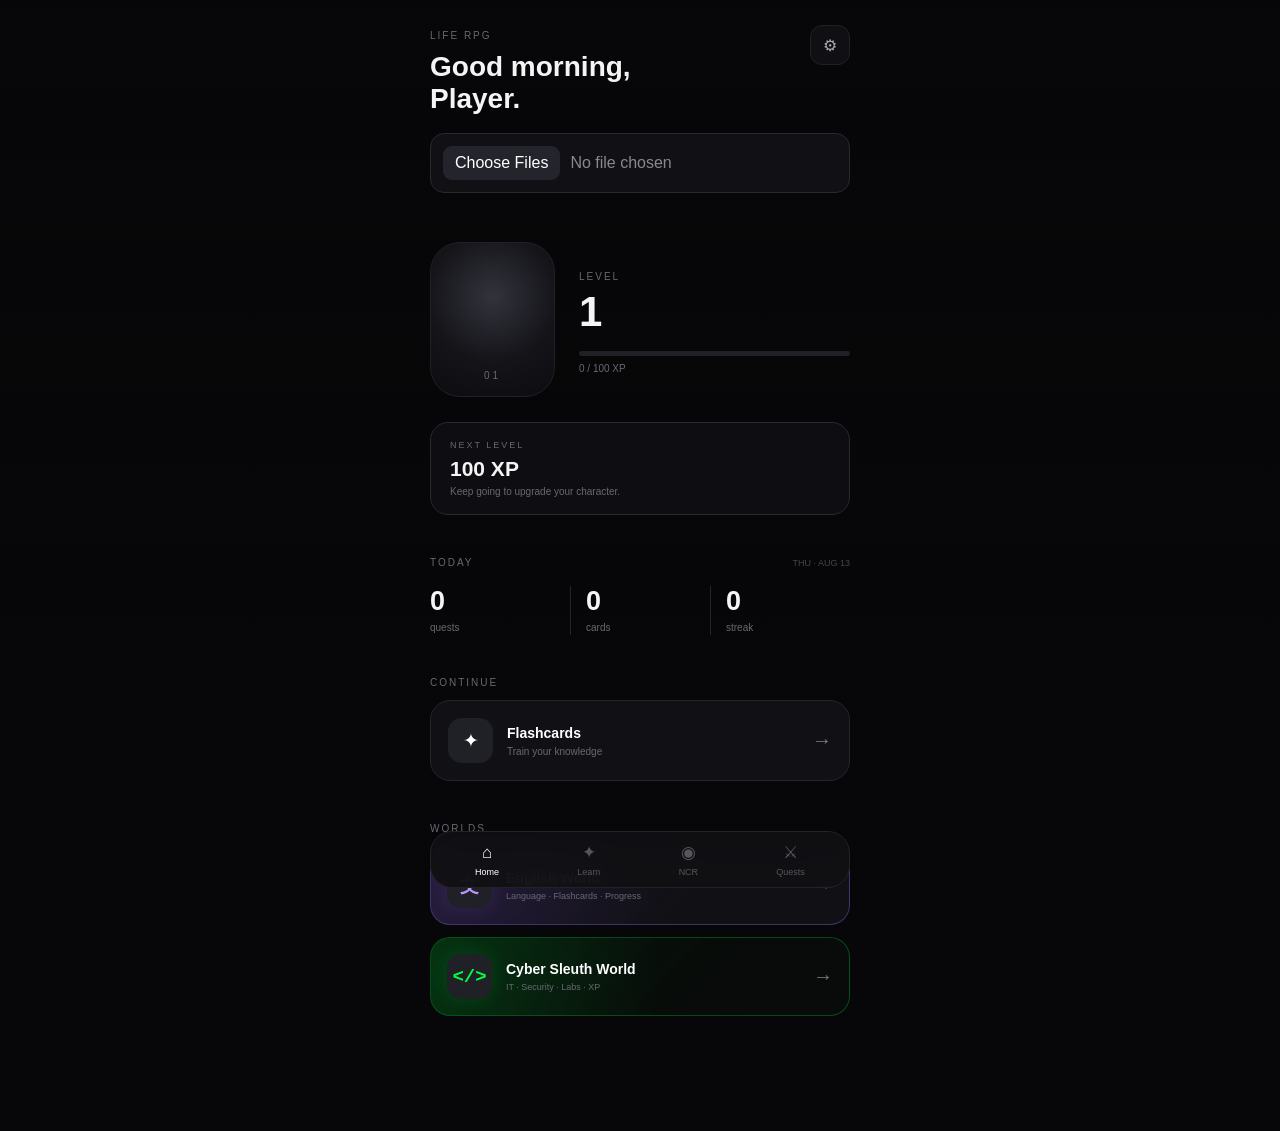
==== index.html @ 2dc358f5 "Update index.html" ====
<!DOCTYPE html>
<html lang="en">

<head>

<meta charset="UTF-8">

<meta
  name="viewport"
  content="width=device-width, initial-scale=1"
>

<title>Life RPG</title>

<link rel="stylesheet" href="style.css">

</head>

<body>

<div id="photoBg"></div>
<div id="photoOverlay"></div>

<div class="app">

<header>

<div>

<small>
LIFE RPG
</small>

<h1>
Good morning,<br>
Player.
</h1>

</div>

<button id="settings">
⚙
</button>

</header>


<section class="photo-controls">

<input
  id="photoInput"
  type="file"
  accept="image/*"
  multiple
>

<div id="photoTabs"></div>

</section>


<main>


<section class="character">

<div class="avatar">

<span>
01
</span>

</div>


<div class="level">

<small>
LEVEL
</small>

<strong id="level">
1
</strong>

<div class="xp">

<div id="xpBar"></div>

</div>

<span id="xpText">
0 / 100 XP
</span>

</div>

</section>


<section class="next-level">

<small>
NEXT LEVEL
</small>

<strong id="nextXP">
100 XP
</strong>

<p>
Keep going to upgrade your character.
</p>

</section>


<section class="today">

<div class="section-head">

<span>
TODAY
</span>

<small>
THU · AUG 13
</small>

</div>


<div class="today-row">

<div>

<strong>
0
</strong>

<span>
quests
</span>

</div>


<div>

<strong>
0
</strong>

<span>
cards
</span>

</div>


<div>

<strong>
0
</strong>

<span>
streak
</span>

</div>

</div>

</section>


<section class="continue">

<small>
CONTINUE
</small>


<a href="flashcards/flashcards.html">

<div class="learn-icon">
✦
</div>


<div>

<strong>
Flashcards
</strong>

<span>
Train your knowledge
</span>

</div>


<b>
→
</b>

</a>

</section>


<!-- WORLDS -->

<section class="worlds">

<small class="worlds-title">
WORLDS
</small>


<div class="world-grid">


<a
  href="english/english.html"
  class="world-card english-world"
>

<span class="world-icon">
文
</span>


<div>

<strong>
English World
</strong>

<small>
Language · Flashcards · Progress
</small>

</div>


<b>
→
</b>

</a>


<a
  href="cyber/cyber.html"
  class="world-card cyber-world"
>

<span class="world-icon">
&lt;/&gt;
</span>


<div>

<strong>
Cyber Sleuth World
</strong>

<small>
IT · Security · Labs · XP
</small>

</div>


<b>
→
</b>

</a>


</div>

</section>


</main>


<nav>


<a
  class="active"
  href="index.html"
>

<span>
⌂
</span>

Home

</a>


<a
  href="flashcards/flashcards.html"
>

<span>
✦
</span>

Learn

</a>


<a
  href="flashcards/chat/chat.html"
>

<span>
◉
</span>

NCR

</a>


<a href="#">

<span>
⚔
</span>

Quests

</a>


</nav>


</div>


<script src="script.js"></script>

</body>

</html>
---- style.css ----
* {
    box-sizing: border-box;
    margin: 0;
    padding: 0;
}

:root {
    --bg: #070709;
    --panel: #111115;
    --panel-2: #15151a;
    --border: #24242b;
    --text: #f4f4f5;
    --muted: #686872;
    --dim: #45454e;
    --white: #eeeef0;
}

html {
    scroll-behavior: smooth;
}

body {
    min-height: 100vh;
    background: var(--bg);
    color: var(--text);
    font-family: Arial, sans-serif;
    overflow-x: hidden;
}

button,
input,
a {
    font: inherit;
}

button {
    border: 0;
}

button,
a {
    -webkit-tap-highlight-color: transparent;
}

/* ================= BACKGROUND ================= */

#photoBg {
    position: fixed;
    inset: 0;
    background-position: center;
    background-size: cover;
    background-repeat: no-repeat;
    opacity: 0;
    transition: opacity .8s ease;
    z-index: -3;
}

#photoOverlay {
    position: fixed;
    inset: 0;
    background:
        linear-gradient(
            180deg,
            rgba(7,7,9,.35),
            rgba(7,7,9,.94) 70%
        );
    z-index: -2;
}


/* ================= APP ================= */

.app {
    position: relative;
    width: min(460px, 100%);
    min-height: 100vh;
    margin: auto;
    padding: 25px 20px 115px;
}


/* ================= HEADER ================= */

header {
    display: flex;
    align-items: flex-start;
    justify-content: space-between;
}

header small,
.section-head span,
.continue > small {
    color: var(--muted);
    font-size: 10px;
    letter-spacing: 2px;
}

header h1 {
    margin-top: 8px;
    font-size: 28px;
    line-height: 1.15;
}

header button {
    width: 40px;
    height: 40px;
    border: 1px solid #202026;
    border-radius: 12px;
    background: #101014;
    color: #aaaab2;
    cursor: pointer;
    transition: .2s ease;
}

header button:hover {
    background: #18181e;
    color: white;
    transform: rotate(20deg);
}


/* ================= PHOTO CONTROLS ================= */

.photo-controls {
    margin-top: 18px;
}

#photoInput {
    display: block;
    width: 100%;
    padding: 12px;
    border: 1px solid #28282f;
    border-radius: 14px;
    background: #111115;
    color: #888891;
}

#photoInput::file-selector-button {
    margin-right: 10px;
    padding: 8px 12px;
    border: 0;
    border-radius: 9px;
    background: #24242c;
    color: #fff;
    cursor: pointer;
}

#photoTabs {
    display: flex;
    gap: 7px;
    margin-top: 9px;
    overflow-x: auto;
    scrollbar-width: none;
}

#photoTabs::-webkit-scrollbar {
    display: none;
}

.photo-tab {
    flex: 0 0 auto;
    width: 42px;
    height: 42px;
    border-radius: 12px;
    border: 2px solid transparent;
    background-size: cover;
    background-position: center;
    cursor: pointer;
    transition: .2s ease;
}

.photo-tab:hover {
    transform: translateY(-2px);
}

.photo-tab.active {
    border-color: #fff;
}


/* ================= RIVAL ================= */

.rival-card {
    display: flex;
    align-items: center;
    justify-content: center;
    margin-top: 30px;
    min-height: 100px;
    overflow: hidden;
    border: 1px solid #202027;
    border-radius: 18px;
    background:
        linear-gradient(
            90deg,
            rgba(25,25,30,.95),
            rgba(10,10,13,.95),
            rgba(25,25,30,.95)
        );
    box-shadow:
        0 15px 40px rgba(0,0,0,.3);
}

.rival-team {
    flex: 1;
    padding: 20px 8px;
    text-align: center;
    font-size: 11px;
    font-weight: 700;
    letter-spacing: 1.5px;
}

.rival-player {
    color: #6f8cff;
}

.rival-enemy {
    color: #ff4d67;
}

.rival-score {
    width: 120px;
    padding: 10px;
    text-align: center;
    border-left: 1px solid #222229;
    border-right: 1px solid #222229;
}

.rival-score small {
    display: block;
    color: var(--dim);
    font-size: 7px;
    letter-spacing: 1.5px;
}

.rival-score strong {
    display: block;
    margin: 5px 0;
    font-size: 23px;
    letter-spacing: 3px;
}

.rival-progress {
    width: 100%;
    height: 3px;
    overflow: hidden;
    border-radius: 10px;
    background: #24242b;
}

#rivalProgress {
    width: 50%;
    height: 100%;
    background: linear-gradient(
        90deg,
        #3a3dff,
        #ff2929
    );
    transition: width .5s ease;
}


/* ================= CHARACTER ================= */

.character {
    display: flex;
    align-items: center;
    gap: 24px;
    margin-top: 40px;
}

.avatar {
    width: 125px;
    height: 155px;
    flex-shrink: 0;
    display: grid;
    place-items: end center;
    padding-bottom: 15px;
    border-radius: 30px;
    background:
        radial-gradient(
            circle at 50% 35%,
            #33333d,
            #141419 55%,
            #0c0c10
        );
    border: 1px solid #202027;
}

.avatar span {
    color: #666670;
    font-size: 10px;
    letter-spacing: 3px;
}

.level {
    flex: 1;
}

.level small {
    color: var(--muted);
    font-size: 10px;
    letter-spacing: 2px;
}

.level strong {
    display: block;
    margin: 4px 0 15px;
    font-size: 42px;
}

.xp {
    height: 5px;
    overflow: hidden;
    border-radius: 10px;
    background: #202026;
}

#xpBar {
    width: 0%;
    height: 100%;
    background: #eeeef0;
    transition: width .4s ease;
}

.level > span {
    display: block;
    margin-top: 7px;
    color: var(--muted);
    font-size: 10px;
}


/* ================= NEXT LEVEL ================= */

.next-level {
    margin-top: 25px;
    padding: 17px 19px;
    border: 1px solid #292930;
    border-radius: 18px;
    background: rgba(17,17,21,.82);
    backdrop-filter: blur(12px);
}

.next-level small {
    display: block;
    color: var(--muted);
    font-size: 9px;
    letter-spacing: 2px;
}

.next-level strong {
    display: block;
    margin-top: 7px;
    font-size: 21px;
}

.next-level p {
    margin-top: 5px;
    color: var(--muted);
    font-size: 10px;
}


/* ================= TIMER ================= */

.timer-section {
    display: flex;
    justify-content: center;
    margin-top: 38px;
}

.mechanical-timer-module {
    display: flex;
    align-items: center;
    gap: 0;
    padding: 18px 20px;
    border-radius: 24px;
    border: 1px solid rgba(255,255,255,.05);
    background:
        linear-gradient(
            180deg,
            #18181b 0%,
            #09090b 100%
        );
    box-shadow:
        0 25px 50px -16px rgba(0,0,0,.9),
        inset 0 1px 1px rgba(255,255,255,.1),
        inset 0 -4px 8px rgba(0,0,0,.6);
}

.time-group {
    display: flex;
    gap: 5px;
}

.time-separator {
    margin: 0 5px;
    color: #8c8c8d;
    font-family: "Courier New", monospace;
    font-size: 2.7rem;
    font-weight: 700;
    animation: blink 1s step-end infinite;
}

.digit-casing {
    position: relative;
    width: 48px;
    height: 65px;
    overflow: hidden;
    border-radius: 7px;
    background: #212121;
    box-shadow:
        inset 0 12px 24px rgba(0,0,0,1),
        inset 0 -2px 4px rgba(255,255,255,.05);
}

.digit-casing::after {
    content: "";
    position: absolute;
    top: 50%;
    left: 0;
    right: 0;
    height: 2px;
    background: rgba(0,0,0,.9);
    z-index: 10;
}

.digit-track {
    display: flex;
    flex-direction: column;
}

.digit-track span {
    display: flex;
    align-items: center;
    justify-content: center;
    height: 65px;
    color: #ccff00;
    font-family: "Courier New", monospace;
    font-size: 2.8rem;
    font-weight: 700;
    text-shadow: 0 0 16px rgba(204,255,0,.3);
}


/* ================= TODAY ================= */

.today,
.progress-section,
.continue,
.checklist,
.mood {
    margin-top: 42px;
}

.section-head {
    display: flex;
    align-items: center;
    justify-content: space-between;
}

.section-head small {
    color: #45454e;
    font-size: 9px;
}

.today-row {
    display: grid;
    grid-template-columns: repeat(3,1fr);
    margin-top: 18px;
}

.today-row div {
    padding-left: 15px;
    border-left: 1px solid #24242b;
}

.today-row div:first-child {
    padding-left: 0;
    border-left: 0;
}

.today-row strong {
    display: block;
    font-size: 27px;
}

.today-row span {
    color: var(--muted);
    font-size: 10px;
}


/* ================= PROGRESS ================= */

.progress-card {
    height: 125px;
    margin-top: 15px;
    padding: 15px;
    border: 1px solid #24242b;
    border-radius: 18px;
    background: rgba(17,17,21,.75);
}

.progress-bars {
    display: flex;
    align-items: flex-end;
    justify-content: space-between;
    height: 100%;
    gap: 7px;
}

.progress-bar {
    width: 100%;
    height: 100%;
    display: flex;
    align-items: flex-end;
    overflow: hidden;
    border-radius: 5px;
    background: #202026;
}

.progress-bar span {
    display: block;
    width: 100%;
    border-radius: 5px;
    background: linear-gradient(
        180deg,
        #eeeef0,
        #55555f
    );
    transition: height .5s ease;
}


/* ================= CONTINUE ================= */

.continue > small {
    display: block;
    margin-bottom: 12px;
}

.continue a {
    display: flex;
    align-items: center;
    gap: 14px;
    margin-bottom: 10px;
    padding: 17px;
    border: 1px solid #24242b;
    border-radius: 20px;
    background: #111115;
    color: white;
    text-decoration: none;
    transition: .2s ease;
}

.continue a:hover {
    transform: translateY(-2px);
    border-color: #383842;
}

.learn-icon {
    width: 45px;
    height: 45px;
    flex-shrink: 0;
    display: grid;
    place-items: center;
    border-radius: 14px;
    background: #202027;
    font-size: 19px;
}

.cyber-icon {
    background:
        linear-gradient(
            135deg,
            #101c16,
            #16271b
        );
    color: #00ff41;
}

.continue a div:nth-child(2) {
    flex: 1;
}

.continue strong {
    display: block;
    font-size: 14px;
}

.continue span {
    display: block;
    margin-top: 5px;
    color: var(--muted);
    font-size: 10px;
}

.continue b {
    color: #777780;
    font-size: 20px;
}


/* ================= CHECKLIST ================= */

.my-form {
    --_clr-primary: #666;
    --_clr-hover: #f33195;
    --_clr-checked: #127acf;

    margin-top: 17px;
    padding: 17px;
    border: 1px solid #24242b;
    border-radius: 18px;
    background: rgba(17,17,21,.75);
}

.my-form > div {
    --_clr-current: var(--_clr-primary);

    display: flex;
    align-items: center;
    gap: .5rem;
}

.my-form > div + div {
    margin-top: .65rem;
}

.my-form label {
    cursor: pointer;
    color: var(--_clr-current);
    font-size: 12px;
    transition: color 150ms ease-in-out;
}

.my-form input[type="checkbox"] {
    appearance: none;
    outline: none;
    width: 1.35rem;
    height: 1.35rem;
    flex-shrink: 0;
    padding: .25rem;
    border: 1px solid var(--_clr-current);
    border-radius: 4px;
    background: transparent;
    display: grid;
    place-content: center;
    cursor: pointer;
}

.my-form input[type="checkbox"]::after {
    content: "\2714";
    opacity: 0;
    color: var(--_clr-checked);
    font-size: 12px;
    transition: opacity 150ms ease-in-out;
}

.my-form label:hover,
.my-form input[type="checkbox"]:hover,
.my-form input[type="checkbox"]:hover + label {
    --_clr-current: var(--_clr-hover);
}

.my-form input[type="checkbox"]:checked + label,
.my-form input[type="checkbox"]:checked {
    --_clr-current: var(--_clr-checked);
}

.my-form input[type="checkbox"]:checked::after {
    opacity: 1;
}


/* ================= MOOD ================= */

.mood-reactions {
    display: flex;
    align-items: center;
    justify-content: center;
    gap: 7px;
    margin-top: 16px;
    padding: 9px;
    border-radius: 999px;
    background: #111115;
    border: 1px solid #24242b;
}

.mood-reactions button {
    position: relative;
    padding: 8px 11px;
    border-radius: 999px;
    background: #18181d;
    font-size: 20px;
    cursor: pointer;
    transition: .2s ease;
}

.mood-reactions button:hover {
    transform: translateY(-7px) scale(1.15);
    background: #22222a;
}

.mood-reactions button.selected {
    transform: translateY(-5px) scale(1.12);
    box-shadow: 0 0 18px rgba(255,255,255,.08);
}


/* ================= NAV ================= */

nav {
    position: fixed;
    bottom: 12px;
    left: 50%;
    z-index: 100;
    width: min(420px, calc(100% - 30px));
    display: flex;
    align-items: center;
    justify-content: space-around;
    padding: 10px 5px;
    transform: translateX(-50%);
    border: 1px solid #222229;
    border-radius: 22px;
    background: #101014eF;
    backdrop-filter: blur(18px);
}

nav a {
    color: #55555f;
    text-decoration: none;
    font-size: 9px;
    text-align: center;
    transition: .2s ease;
}

nav a:hover {
    color: #aaaab2;
}

nav span {
    display: block;
    margin-bottom: 4px;
    font-size: 17px;
}

nav .active {
    color: #fff;
}


/* ================= ANIMATION ================= */

@keyframes blink {

    0%,
    100% {
        opacity: 1;
    }

    50% {
        opacity: 0;
    }
}


/* ================= MOBILE ================= */

@media (max-width: 360px) {

    .app {
        padding-left: 15px;
        padding-right: 15px;
    }

    .avatar {
        width: 105px;
        height: 140px;
    }

    .character {
        gap: 16px;
    }

    .digit-casing {
        width: 42px;
        height: 58px;
    }

    .digit-track span {
        height: 58px;
        font-size: 2.4rem;
    }

    .time-separator {
        font-size: 2.3rem;
    }

    .mood-reactions {
        gap: 3px;
    }

    .mood-reactions button {
        padding: 7px 9px;
    }
                               }

/* =========================
   RPG CLOCK
========================= */

.rpg-clock {
    display: flex;
    justify-content: center;
    margin-top: 30px;
}

.mechanical-timer-module {
    display: flex;
    align-items: center;
    background: linear-gradient(
        180deg,
        #18181b 0%,
        #09090b 100%
    );

    padding: 16px 20px;
    border-radius: 24px;

    border: 1px solid rgba(255,255,255,.05);

    box-shadow:
        0 20px 40px rgba(0,0,0,.6),
        inset 0 1px 1px rgba(255,255,255,.1);
}

.time-group {
    display: flex;
    gap: 5px;
}

.time-separator {
    font-family: monospace;
    font-size: 38px;
    font-weight: 700;

    color: #777780;

    margin: 0 5px;

    animation: clockBlink 1s step-end infinite;
}

.digit-casing {
    position: relative;

    width: 42px;
    height: 56px;

    overflow: hidden;

    border-radius: 7px;

    background: #212121;

    box-shadow:
        inset 0 8px 15px #000,
        inset 0 -2px 4px rgba(255,255,255,.05);
}

.digit-casing::after {
    content: "";

    position: absolute;

    top: 50%;
    left: 0;
    right: 0;

    height: 1px;

    background: rgba(0,0,0,.8);

    z-index: 2;
}

.digit-track {
    height: 56px;

    display: flex;
    align-items: center;
    justify-content: center;
}

.digit-track span {
    font-family: monospace;

    font-size: 34px;
    font-weight: 700;

    color: #ccff00;

    text-shadow:
        0 0 12px rgba(204,255,0,.3);
}

@keyframes clockBlink {

    0%, 100% {
        opacity: 1;
    }

    50% {
        opacity: .3;
    }

}


/* =========================
   RIVAL
========================= */

.rival-card {

    margin-top: 30px;

    padding: 20px;

    border-radius: 20px;

    border: 1px solid #24242b;

    background:
        linear-gradient(
            145deg,
            #15151a,
            #0d0d10
        );

    box-shadow:
        0 15px 30px rgba(0,0,0,.25);
}

.rival-title {
    display: flex;
    justify-content: space-between;
    align-items: center;
}

.rival-title span {
    color: #686872;

    font-size: 10px;

    letter-spacing: 2px;
}

.rival-title small {
    color: #45454e;

    font-size: 8px;
}

.rival-versus {
    display: flex;

    align-items: center;

    justify-content: space-between;

    margin-top: 22px;
}

.rival-player {
    display: flex;

    flex-direction: column;

    gap: 5px;
}

.rival-player strong {
    font-size: 13px;
}

.rival-player span {
    color: #686872;

    font-size: 11px;
}

.rival-player.enemy {
    text-align: right;
}

.versus {
    font-size: 11px;

    color: #55555f;

    font-weight: bold;
}

.rival-progress {
    height: 5px;

    margin-top: 20px;

    background: #24242b;

    border-radius: 10px;

    overflow: hidden;
}

#rivalProgress {
    height: 100%;

    width: 0%;

    background:
        linear-gradient(
            90deg,
            #3a3dff,
            #ff2929
        );

    transition: width .5s ease;
}

.rival-card p {
    margin-top: 10px;

    color: #55555f;

    font-size: 10px;
}

/* =========================
   PERFORMANCE
========================= */

.performance {
    margin-top: 42px;
}

.performance-card {
    position: relative;
    margin-top: 14px;
    padding: 18px;
    border-radius: 20px;
    border: 1px solid #24242b;
    background: #101014;
    overflow: hidden;
    box-shadow: 0 20px 40px rgba(0,0,0,.25);
}

.performance-card::before {
    content: "";
    position: absolute;
    inset: 0;
    border-radius: 20px;
    background:
        linear-gradient(
            120deg,
            rgba(120,80,255,.12),
            transparent 45%,
            rgba(0,200,255,.05)
        );
    pointer-events: none;
}

.performance-header {
    position: relative;
    display: flex;
    justify-content: space-between;
    align-items: center;
}

.performance-title {
    display: flex;
    align-items: center;
    gap: 10px;
}

.performance-icon {
    width: 34px;
    height: 34px;
    display: grid;
    place-items: center;
    border-radius: 10px;

    background:
        linear-gradient(
            135deg,
            #635bff,
            #9b5cff
        );

    color: white;
    font-size: 17px;
}

.performance-title strong {
    display: block;
    font-size: 13px;
}

.performance-title span {
    display: block;
    margin-top: 3px;
    color: #686872;
    font-size: 9px;
}

.live-status {
    display: flex;
    align-items: center;
    gap: 5px;

    padding: 5px 8px;

    border-radius: 20px;

    background: rgba(0,255,150,.06);

    color: #35d98b;

    font-size: 8px;
    letter-spacing: .5px;
}

.live-status i {
    width: 5px;
    height: 5px;

    border-radius: 50%;

    background: #35d98b;

    box-shadow: 0 0 8px #35d98b;
}


/* STATS */

.chart-stats {
    position: relative;

    display: grid;
    grid-template-columns: 1fr 1fr;

    gap: 10px;

    margin-top: 16px;
}

.chart-stats > div {
    padding: 11px;

    border-radius: 11px;

    background: #15151b;
}

.chart-stats small {
    display: block;

    color: #686872;

    font-size: 8px;
    letter-spacing: .7px;
}

.chart-stats strong {
    display: inline-block;

    margin-top: 5px;

    font-size: 19px;
}

.chart-stats span {
    margin-left: 5px;

    color: #35d98b;

    font-size: 8px;
}


/* CHART */

.chart {
    position: relative;

    height: 105px;

    margin-top: 14px;

    padding: 10px 8px 0;

    border-radius: 12px;

    background:
        repeating-linear-gradient(
            to bottom,
            transparent 0,
            transparent 25px,
            #202028 26px
        );
}

.chart-bars {
    height: 100%;

    display: flex;

    align-items: flex-end;

    justify-content: space-between;

    gap: 7px;
}

.chart-bar {
    position: relative;

    width: 100%;

    max-width: 18px;

    height: var(--height);

    border-radius: 5px 5px 2px 2px;

    background: rgba(99,91,255,.22);

    overflow: hidden;

    transition:
        height .5s ease,
        background .3s ease;
}

.chart-bar span {
    position: absolute;

    left: 0;
    right: 0;
    bottom: 0;

    height: 100%;

    border-radius: inherit;

    background:
        linear-gradient(
            to top,
            #635bff,
            #9b5cff
        );

    opacity: .9;
}

.chart-bar:hover {
    background: rgba(99,91,255,.4);

    transform: translateY(-2px);
}


/* FOOTER */

.performance-footer {
    position: relative;

    display: flex;
    justify-content: space-between;
    align-items: center;

    margin-top: 13px;
}

.performance-footer > span {
    color: #686872;
    font-size: 9px;
}

#chartSwitch {
    border: 0;

    padding: 6px 9px;

    border-radius: 8px;

    background: #1b1b22;

    color: #aaaab2;

    font-size: 9px;

    cursor: pointer;
}

#chartSwitch span {
    margin-left: 4px;
}

.worlds {
    margin-top: 42px;
}

.worlds-title {
    display: block;
    color: #686872;
    font-size: 10px;
    letter-spacing: 2px;
    margin-bottom: 12px;
}

.world-grid {
    display: grid;
    gap: 12px;
}

.world-card {
    position: relative;
    display: flex;
    align-items: center;
    gap: 14px;
    padding: 16px;
    min-height: 78px;
    border-radius: 20px;
    text-decoration: none;
    color: #fff;
    overflow: hidden;
    transition:
        transform .25s ease,
        border-color .25s ease;
}

.world-card:hover {
    transform: translateY(-2px);
}

.world-card::before {
    content: "";
    position: absolute;
    inset: 0;
    opacity: .12;
    pointer-events: none;
}

.english-world {
    border: 1px solid rgba(151, 106, 250, .35);
    background:
        linear-gradient(
            135deg,
            rgba(151,106,250,.12),
            #111115 65%
        );
}

.english-world::before {
    background:
        radial-gradient(
            circle at 0% 50%,
            #956afa,
            transparent 55%
        );
}

.cyber-world {
    border: 1px solid rgba(0, 255, 65, .25);
    background:
        linear-gradient(
            135deg,
            rgba(0,255,65,.08),
            #080b09 65%
        );
}

.cyber-world::before {
    background:
        radial-gradient(
            circle at 0% 50%,
            #00ff41,
            transparent 55%
        );
}

.world-icon {
    position: relative;
    z-index: 1;

    width: 45px;
    height: 45px;

    display: grid;
    place-items: center;

    flex-shrink: 0;

    border-radius: 14px;

    background: #202027;

    font-size: 19px;
    font-weight: 700;
}

.english-world .world-icon {
    color: #b794ff;
    box-shadow: 0 0 20px rgba(149,106,250,.15);
}

.cyber-world .world-icon {
    color: #00ff41;
    font-family: monospace;
    box-shadow: 0 0 20px rgba(0,255,65,.12);
}

.world-card div {
    position: relative;
    z-index: 1;
    flex: 1;
}

.world-card strong {
    display: block;
    font-size: 14px;
}

.world-card small {
    display: block;
    margin-top: 5px;
    color: #686872;
    font-size: 9px;
}

.world-card b {
    position: relative;
    z-index: 1;
    color: #777780;
    font-size: 20px;
}
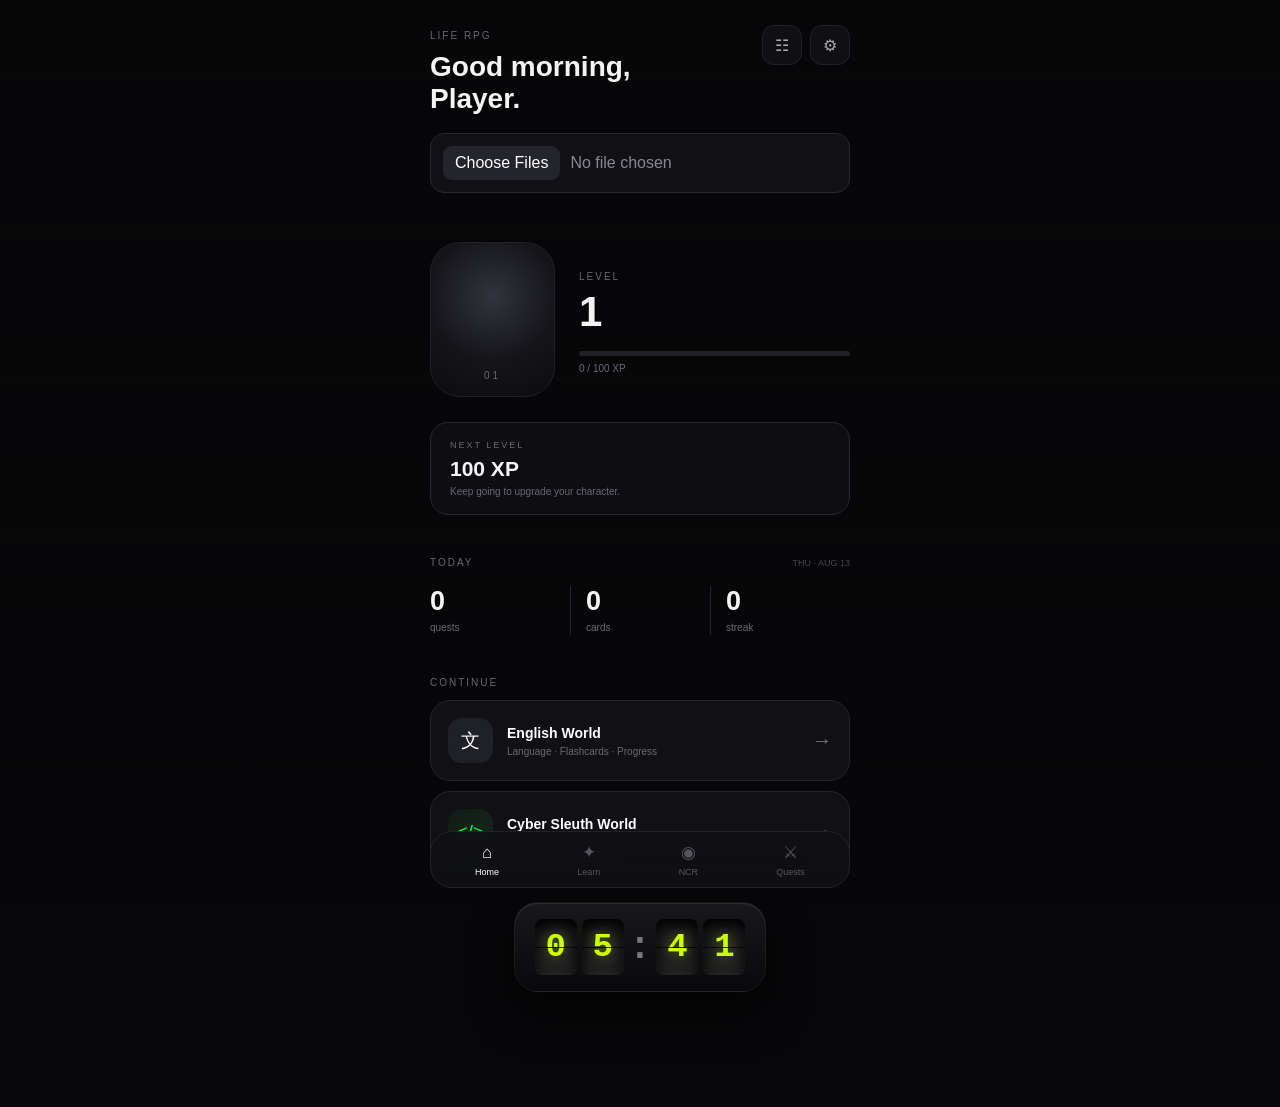
==== commit 6a0a628e: "Update index.html" ====
--- a/index.html
+++ b/index.html
@@ -27,9 +27,7 @@
 
 <div>
 
-<small>
-LIFE RPG
-</small>
+<small>LIFE RPG</small>
 
 <h1>
 Good morning,<br>
@@ -38,9 +36,17 @@
 
 </div>
 
-<button id="settings">
+<div class="header-actions">
+
+<button id="dashboardButton" aria-label="Dashboard">
+☷
+</button>
+
+<button id="settings" aria-label="Settings">
 ⚙
 </button>
+
+</div>
 
 </header>
 
@@ -66,287 +72,550 @@
 
 <div class="avatar">
 
+<span>01</span>
+
+</div>
+
+<div class="level">
+
+<small>LEVEL</small>
+
+<strong id="level">1</strong>
+
+<div class="xp">
+<div id="xpBar"></div>
+</div>
+
+<span id="xpText">
+0 / 100 XP
+</span>
+
+</div>
+
+</section>
+
+
+<section class="next-level">
+
+<small>NEXT LEVEL</small>
+
+<strong id="nextXP">
+100 XP
+</strong>
+
+<p>
+Keep going to upgrade your character.
+</p>
+
+</section>
+
+
+<section class="today">
+
+<div class="section-head">
+
+<span>TODAY</span>
+
+<small>
+THU · AUG 13
+</small>
+
+</div>
+
+<div class="today-row">
+
+<div>
+<strong>0</strong>
+<span>quests</span>
+</div>
+
+<div>
+<strong>0</strong>
+<span>cards</span>
+</div>
+
+<div>
+<strong>0</strong>
+<span>streak</span>
+</div>
+
+</div>
+
+</section>
+
+
+<section class="continue">
+
+<small>CONTINUE</small>
+
+<a href="english/english.html">
+
+<div class="learn-icon">
+文
+</div>
+
+<div>
+
+<strong>English World</strong>
+
 <span>
-01
-</span>
-
-</div>
-
-
-<div class="level">
+Language · Flashcards · Progress
+</span>
+
+</div>
+
+<b>→</b>
+
+</a>
+
+
+<a href="cyber/cyber.html">
+
+<div class="learn-icon cyber-icon">
+&lt;/&gt;
+</div>
+
+<div>
+
+<strong>Cyber Sleuth World</strong>
+
+<span>
+IT · Security · Labs · XP
+</span>
+
+</div>
+
+<b>→</b>
+
+</a>
+
+</section>
+
+
+<section class="rpg-clock">
+
+<div class="mechanical-timer-module">
+
+<div class="time-group">
+
+<div class="digit-casing">
+<div class="digit-track">
+<span id="hourTens">0</span>
+</div>
+</div>
+
+<div class="digit-casing">
+<div class="digit-track">
+<span id="hourOnes">0</span>
+</div>
+</div>
+
+</div>
+
+<div class="time-separator">
+:
+</div>
+
+<div class="time-group">
+
+<div class="digit-casing">
+<div class="digit-track">
+<span id="minuteTens">0</span>
+</div>
+</div>
+
+<div class="digit-casing">
+<div class="digit-track">
+<span id="minuteOnes">0</span>
+</div>
+</div>
+
+</div>
+
+</div>
+
+</section>
+
+
+</main>
+
+
+<nav>
+
+<a
+  class="active"
+  href="index.html"
+>
+
+<span>⌂</span>
+
+Home
+
+</a>
+
+
+<a href="flashcards/flashcards.html">
+
+<span>✦</span>
+
+Learn
+
+</a>
+
+
+<a href="flashcards/chat/chat.html">
+
+<span>◉</span>
+
+NCR
+
+</a>
+
+
+<a href="#">
+
+<span>⚔</span>
+
+Quests
+
+</a>
+
+</nav>
+
+</div>
+
+
+<!-- =========================
+     DASHBOARD
+========================= -->
+
+<div
+  id="dashboardMenu"
+  class="dashboard-menu"
+>
+
+<div class="dashboard-panel">
+
+<div class="dashboard-header">
+
+<div>
+
+<small>DASHBOARD</small>
+
+<h2>
+Player Stats
+</h2>
+
+</div>
+
+<button id="closeDashboard">
+×
+</button>
+
+</div>
+
+
+<section class="dashboard-section">
+
+<div class="dashboard-section-title">
+RIVAL
+</div>
+
+<div class="rival-card">
+
+<div class="rival-title">
+
+<span>
+CURRENT BATTLE
+</span>
+
+<small>
+XP RACE
+</small>
+
+</div>
+
+
+<div class="rival-versus">
+
+<div class="rival-player">
+
+<strong>
+YOU
+</strong>
+
+<span id="playerScore">
+0 XP
+</span>
+
+</div>
+
+
+<div class="versus">
+VS
+</div>
+
+
+<div class="rival-player enemy">
+
+<strong>
+RIVAL
+</strong>
+
+<span id="rivalScore">
+0 XP
+</span>
+
+</div>
+
+</div>
+
+
+<div class="rival-progress">
+
+<div id="rivalProgress"></div>
+
+</div>
+
+
+<p id="rivalMessage">
+You're perfectly tied.
+</p>
+
+</div>
+
+</section>
+
+
+<section class="dashboard-section">
+
+<div class="dashboard-section-title">
+PERFORMANCE
+</div>
+
+<div class="performance-card">
+
+<div class="performance-header">
+
+<div class="performance-title">
+
+<div class="performance-icon">
+↗
+</div>
+
+<div>
+
+<strong id="chartTitle">
+XP Progress
+</strong>
+
+<span id="chartSubtitle">
+Your character growth
+</span>
+
+</div>
+
+</div>
+
+
+<div class="live-status">
+
+<i></i>
+
+LIVE
+
+</div>
+
+</div>
+
+
+<div class="chart-stats">
+
+<div>
 
 <small>
 LEVEL
 </small>
 
-<strong id="level">
+<strong id="chartLevel">
 1
 </strong>
 
-<div class="xp">
-
-<div id="xpBar"></div>
-
-</div>
-
-<span id="xpText">
-0 / 100 XP
-</span>
-
-</div>
-
-</section>
-
-
-<section class="next-level">
+</div>
+
+
+<div>
 
 <small>
-NEXT LEVEL
+CURRENT
 </small>
 
-<strong id="nextXP">
-100 XP
-</strong>
-
-<p>
-Keep going to upgrade your character.
-</p>
-
-</section>
-
-
-<section class="today">
-
-<div class="section-head">
-
-<span>
-TODAY
-</span>
-
-<small>
-THU · AUG 13
-</small>
-
-</div>
-
-
-<div class="today-row">
-
-<div>
-
-<strong>
+<strong id="chartValue">
 0
 </strong>
 
 <span>
-quests
-</span>
-
-</div>
-
-
-<div>
-
-<strong>
-0
-</strong>
-
-<span>
-cards
-</span>
-
-</div>
-
-
-<div>
-
-<strong>
-0
-</strong>
-
-<span>
-streak
-</span>
-
-</div>
-
-</div>
-
-</section>
-
-
-<section class="continue">
-
-<small>
-CONTINUE
-</small>
-
-
-<a href="flashcards/flashcards.html">
-
-<div class="learn-icon">
-✦
-</div>
-
-
-<div>
-
-<strong>
-Flashcards
-</strong>
-
-<span>
-Train your knowledge
-</span>
-
-</div>
-
-
-<b>
-→
-</b>
-
-</a>
-
-</section>
-
-
-<!-- WORLDS -->
-
-<section class="worlds">
-
-<small class="worlds-title">
-WORLDS
-</small>
-
-
-<div class="world-grid">
-
-
-<a
-  href="english/english.html"
-  class="world-card english-world"
->
-
-<span class="world-icon">
-文
-</span>
-
-
-<div>
-
-<strong>
-English World
-</strong>
-
-<small>
-Language · Flashcards · Progress
-</small>
-
-</div>
-
-
-<b>
-→
-</b>
-
-</a>
-
-
-<a
-  href="cyber/cyber.html"
-  class="world-card cyber-world"
->
-
-<span class="world-icon">
-&lt;/&gt;
-</span>
-
-
-<div>
-
-<strong>
-Cyber Sleuth World
-</strong>
-
-<small>
-IT · Security · Labs · XP
-</small>
-
-</div>
-
-
-<b>
-→
-</b>
-
-</a>
-
-
-</div>
-
-</section>
-
-
-</main>
-
-
-<nav>
-
-
-<a
-  class="active"
-  href="index.html"
->
-
-<span>
-⌂
-</span>
-
-Home
-
-</a>
-
-
-<a
-  href="flashcards/flashcards.html"
->
-
-<span>
-✦
-</span>
-
-Learn
-
-</a>
-
-
-<a
-  href="flashcards/chat/chat.html"
->
-
-<span>
-◉
-</span>
-
-NCR
-
-</a>
-
-
-<a href="#">
-
-<span>
-⚔
-</span>
-
-Quests
-
-</a>
-
-
-</nav>
-
+XP
+</span>
+
+</div>
+
+</div>
+
+
+<div class="chart">
+
+<div class="chart-bars">
+
+<div class="chart-bar" style="--height:35%">
+<span></span>
+</div>
+
+<div class="chart-bar" style="--height:50%">
+<span></span>
+</div>
+
+<div class="chart-bar" style="--height:42%">
+<span></span>
+</div>
+
+<div class="chart-bar" style="--height:68%">
+<span></span>
+</div>
+
+<div class="chart-bar" style="--height:55%">
+<span></span>
+</div>
+
+<div class="chart-bar" style="--height:78%">
+<span></span>
+</div>
+
+<div class="chart-bar" style="--height:90%">
+<span></span>
+</div>
+
+</div>
+
+</div>
+
+
+<div class="performance-footer">
+
+<button id="chartSwitch">
+XP
+<span>⌄</span>
+</button>
+
+</div>
+
+</div>
+
+</section>
+
+
+<section class="dashboard-section">
+
+<div class="dashboard-section-title">
+DAILY CHECKLIST
+</div>
+
+<form class="my-form">
+
+<div>
+
+<input
+  id="check-1"
+  type="checkbox"
+>
+
+<label for="check-1">
+Study
+</label>
+
+</div>
+
+
+<div>
+
+<input
+  id="check-2"
+  type="checkbox"
+>
+
+<label for="check-2">
+Practice
+</label>
+
+</div>
+
+
+<div>
+
+<input
+  id="check-3"
+  type="checkbox"
+>
+
+<label for="check-3">
+Exercise
+</label>
+
+</div>
+
+
+<div>
+
+<input
+  id="check-4"
+  type="checkbox"
+>
+
+<label for="check-4">
+Read
+</label>
+
+</div>
+
+</form>
+
+</section>
+
+
+<section class="dashboard-section">
+
+<div class="dashboard-section-title">
+MOOD
+</div>
+
+<div class="mood-reactions">
+
+<button data-mood="like">
+👍
+</button>
+
+<button data-mood="cheer">
+👏🏻
+</button>
+
+<button data-mood="celebrate">
+🎉
+</button>
+
+<button data-mood="appreciate">
+✨
+</button>
+
+<button data-mood="smile">
+🙂
+</button>
+
+</div>
+
+</section>
+
+
+</div>
 
 </div>
 
@@ -355,4 +624,4 @@
 
 </body>
 
-</html>
+  </html>
--- a/style.css
+++ b/style.css
@@ -1449,3 +1449,319 @@
     color: #777780;
     font-size: 20px;
 }
+
+/* =========================
+   DASHBOARD
+========================= */
+
+.header-actions {
+    display: flex;
+    gap: 8px;
+}
+
+.header-actions button {
+    width: 40px;
+    height: 40px;
+    border: 1px solid #202026;
+    border-radius: 12px;
+    background: #101014;
+    color: #aaaab2;
+    cursor: pointer;
+    transition: .2s;
+}
+
+.header-actions button:hover {
+    background: #19191f;
+    color: #fff;
+}
+
+
+/* Dashboard overlay */
+
+.dashboard-menu {
+    position: fixed;
+    inset: 0;
+    z-index: 50;
+
+    width: min(460px, 100%);
+    margin: auto;
+
+    padding: 25px 20px;
+
+    background:
+        radial-gradient(
+            circle at top right,
+            rgba(100,70,180,.12),
+            transparent 40%
+        ),
+        #070709;
+
+    overflow-y: auto;
+
+    opacity: 0;
+    visibility: hidden;
+    transform: translateY(-15px);
+
+    transition:
+        opacity .25s ease,
+        transform .25s ease,
+        visibility .25s;
+}
+
+.dashboard-menu.open {
+    opacity: 1;
+    visibility: visible;
+    transform: translateY(0);
+}
+
+
+.dashboard-header {
+    display: flex;
+    justify-content: space-between;
+    align-items: flex-start;
+    margin-bottom: 30px;
+}
+
+.dashboard-header small {
+    color: #686872;
+    font-size: 10px;
+    letter-spacing: 2px;
+}
+
+.dashboard-header h2 {
+    margin-top: 7px;
+    font-size: 28px;
+}
+
+#closeDashboard {
+    width: 40px;
+    height: 40px;
+
+    border: 1px solid #24242b;
+    border-radius: 12px;
+
+    background: #111115;
+    color: #aaaab2;
+
+    font-size: 24px;
+    cursor: pointer;
+}
+
+
+.dashboard-grid {
+    display: grid;
+    gap: 12px;
+}
+
+
+.dashboard-card {
+    position: relative;
+
+    display: flex;
+    align-items: center;
+
+    gap: 14px;
+
+    min-height: 82px;
+
+    padding: 16px;
+
+    border-radius: 20px;
+
+    text-decoration: none;
+    color: #fff;
+
+    overflow: hidden;
+
+    transition:
+        transform .2s ease,
+        border-color .2s ease;
+}
+
+.dashboard-card:hover {
+    transform: translateY(-2px);
+}
+
+
+.dashboard-card::before {
+    content: "";
+
+    position: absolute;
+    inset: 0;
+
+    opacity: .12;
+
+    pointer-events: none;
+}
+
+
+.dashboard-icon {
+    position: relative;
+    z-index: 1;
+
+    width: 46px;
+    height: 46px;
+
+    flex-shrink: 0;
+
+    display: grid;
+    place-items: center;
+
+    border-radius: 14px;
+
+    background: #202027;
+
+    font-size: 19px;
+    font-weight: 700;
+}
+
+
+.dashboard-card div {
+    position: relative;
+    z-index: 1;
+
+    flex: 1;
+}
+
+
+.dashboard-card strong {
+    display: block;
+    font-size: 14px;
+}
+
+
+.dashboard-card small {
+    display: block;
+
+    margin-top: 5px;
+
+    color: #686872;
+
+    font-size: 9px;
+}
+
+
+.dashboard-card b {
+    position: relative;
+    z-index: 1;
+
+    color: #777780;
+
+    font-size: 20px;
+}
+
+
+/* English */
+
+.english-world {
+    border: 1px solid rgba(149,106,250,.35);
+
+    background:
+        linear-gradient(
+            135deg,
+            rgba(149,106,250,.12),
+            #111115 70%
+        );
+}
+
+.english-world::before {
+    background:
+        radial-gradient(
+            circle at 0% 50%,
+            #956afa,
+            transparent 55%
+        );
+}
+
+.english-world .dashboard-icon {
+    color: #b794ff;
+
+    box-shadow:
+        0 0 20px rgba(149,106,250,.15);
+}
+
+
+/* Cyber */
+
+.cyber-world {
+    border: 1px solid rgba(0,255,65,.25);
+
+    background:
+        linear-gradient(
+            135deg,
+            rgba(0,255,65,.08),
+            #080b09 70%
+        );
+}
+
+.cyber-world::before {
+    background:
+        radial-gradient(
+            circle at 0% 50%,
+            #00ff41,
+            transparent 55%
+        );
+}
+
+.cyber-world .dashboard-icon {
+    color: #00ff41;
+
+    font-family: monospace;
+
+    box-shadow:
+        0 0 20px rgba(0,255,65,.12);
+}
+
+
+/* Notes */
+
+.notes-world {
+    border: 1px solid rgba(0,221,235,.25);
+
+    background:
+        linear-gradient(
+            135deg,
+            rgba(0,221,235,.08),
+            #091014 70%
+        );
+}
+
+.notes-world .dashboard-icon {
+    color: #00ddeb;
+}
+
+
+/* Flashcards */
+
+.flashcard-world {
+    border: 1px solid rgba(255,255,255,.12);
+
+    background:
+        linear-gradient(
+            135deg,
+            rgba(255,255,255,.05),
+            #111115 70%
+        );
+}
+
+.flashcard-world .dashboard-icon {
+    color: #fff;
+}
+
+
+/* Quests */
+
+.quests-world {
+    border: 1px solid rgba(255,80,80,.22);
+
+    background:
+        linear-gradient(
+            135deg,
+            rgba(255,50,50,.07),
+            #111115 70%
+        );
+}
+
+.quests-world .dashboard-icon {
+    color: #ff5555;
+}
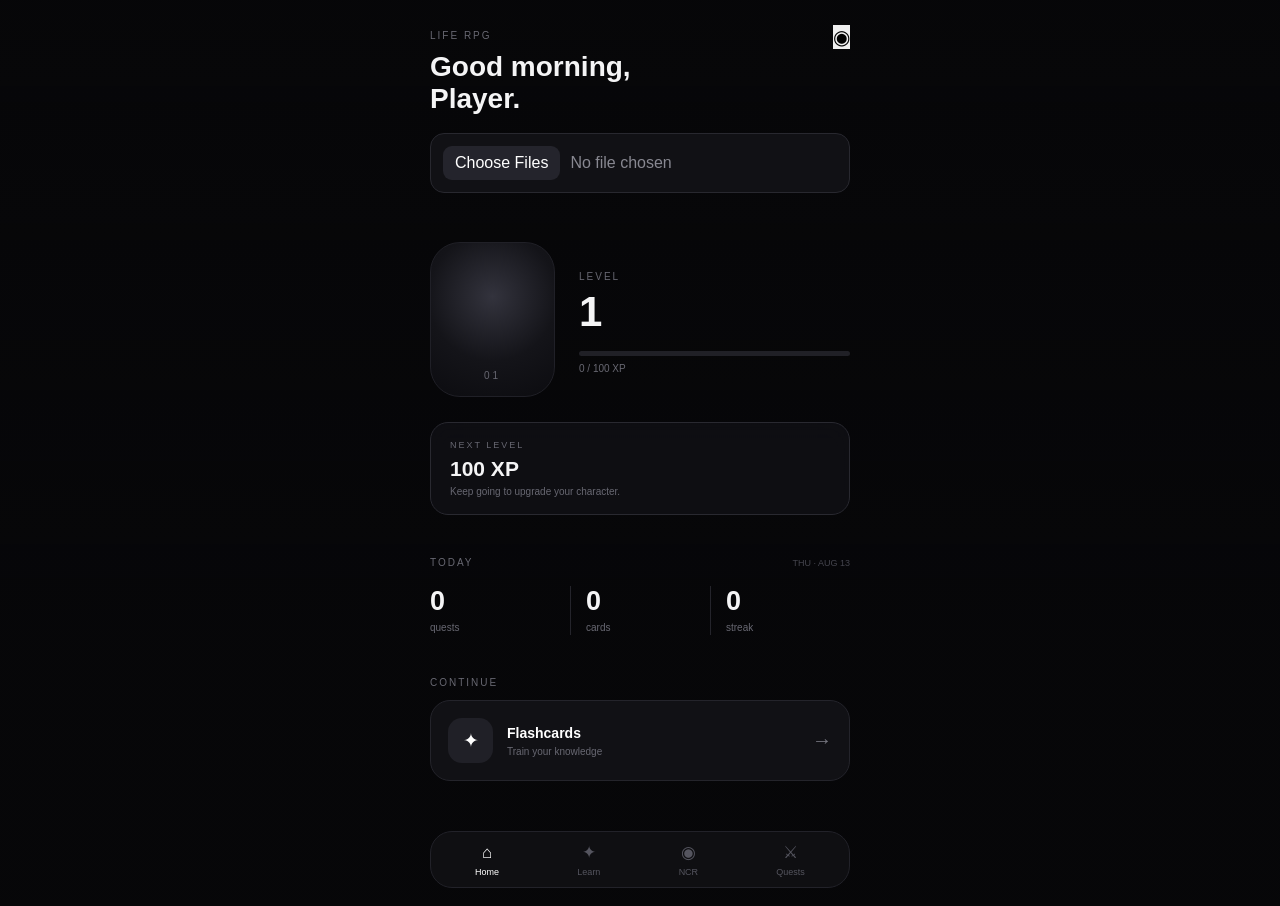
==== commit 03d0f09b: "Update index.html" ====
--- a/index.html
+++ b/index.html
@@ -6,13 +6,16 @@
 <meta charset="UTF-8">
 
 <meta
-  name="viewport"
-  content="width=device-width, initial-scale=1"
+    name="viewport"
+    content="width=device-width, initial-scale=1"
 >
 
 <title>Life RPG</title>
 
-<link rel="stylesheet" href="style.css">
+<link
+    rel="stylesheet"
+    href="style.css"
+>
 
 </head>
 
@@ -25,603 +28,382 @@
 
 <header>
 
-<div>
-
-<small>LIFE RPG</small>
-
-<h1>
-Good morning,<br>
-Player.
-</h1>
+    <div>
+
+        <small>
+            LIFE RPG
+        </small>
+
+        <h1>
+            Good morning,<br>
+            Player.
+        </h1>
+
+    </div>
+
+    <!-- DASHBOARD BUTTON -->
+
+    <button
+        id="dashboardButton"
+        class="ios-icon-button"
+        aria-label="Open dashboard"
+    >
+        ◉
+    </button>
+
+</header>
+
+
+<!-- DASHBOARD -->
+
+<div
+    id="dashboardMenu"
+    class="dashboard-menu"
+>
+
+    <div class="dashboard-header">
+
+        <div>
+            <small>
+                PLAYER MENU
+            </small>
+
+            <strong>
+                Dashboard
+            </strong>
+        </div>
+
+        <button
+            id="closeDashboard"
+            class="ios-icon-button"
+        >
+            ×
+        </button>
+
+    </div>
+
+
+    <div class="dashboard-grid">
+
+        <!-- NCR -->
+
+        <a
+            href="flashcards/chat/chat.html"
+            class="dashboard-item"
+        >
+
+            <span class="dashboard-icon ncr-icon">
+                ◉
+            </span>
+
+            <span>
+                NCR
+            </span>
+
+        </a>
+
+
+        <!-- ENGLISH -->
+
+        <a
+            href="english/english.html"
+            class="dashboard-item"
+        >
+
+            <span class="dashboard-icon english-icon">
+                文
+            </span>
+
+            <span>
+                English
+            </span>
+
+        </a>
+
+
+        <!-- CYBER -->
+
+        <a
+            href="cyber/cyber.html"
+            class="dashboard-item"
+        >
+
+            <span class="dashboard-icon cyber-icon">
+                &lt;/&gt;
+            </span>
+
+            <span>
+                Cyber
+            </span>
+
+        </a>
+
+
+        <!-- SETTINGS -->
+
+        <button
+            id="settings"
+            class="dashboard-item"
+        >
+
+            <span class="dashboard-icon settings-icon">
+                ⚙
+            </span>
+
+            <span>
+                Settings
+            </span>
+
+        </button>
+
+    </div>
 
 </div>
 
-<div class="header-actions">
-
-<button id="dashboardButton" aria-label="Dashboard">
-☷
-</button>
-
-<button id="settings" aria-label="Settings">
-⚙
-</button>
+
+<!-- PHOTO CONTROLS -->
+
+<section class="photo-controls">
+
+    <input
+        id="photoInput"
+        type="file"
+        accept="image/*"
+        multiple
+    >
+
+    <div id="photoTabs"></div>
+
+</section>
+
+
+<main>
+
+
+<!-- CHARACTER -->
+
+<section class="character">
+
+    <div class="avatar">
+
+        <span>
+            01
+        </span>
+
+    </div>
+
+
+    <div class="level">
+
+        <small>
+            LEVEL
+        </small>
+
+        <strong id="level">
+            1
+        </strong>
+
+        <div class="xp">
+
+            <div id="xpBar"></div>
+
+        </div>
+
+        <span id="xpText">
+            0 / 100 XP
+        </span>
+
+    </div>
+
+</section>
+
+
+<!-- NEXT LEVEL -->
+
+<section class="next-level">
+
+    <small>
+        NEXT LEVEL
+    </small>
+
+    <strong id="nextXP">
+        100 XP
+    </strong>
+
+    <p>
+        Keep going to upgrade your character.
+    </p>
+
+</section>
+
+
+<!-- TODAY -->
+
+<section class="today">
+
+    <div class="section-head">
+
+        <span>
+            TODAY
+        </span>
+
+        <small>
+            THU · AUG 13
+        </small>
+
+    </div>
+
+
+    <div class="today-row">
+
+        <div>
+
+            <strong>
+                0
+            </strong>
+
+            <span>
+                quests
+            </span>
+
+        </div>
+
+
+        <div>
+
+            <strong>
+                0
+            </strong>
+
+            <span>
+                cards
+            </span>
+
+        </div>
+
+
+        <div>
+
+            <strong>
+                0
+            </strong>
+
+            <span>
+                streak
+            </span>
+
+        </div>
+
+    </div>
+
+</section>
+
+
+<!-- CONTINUE -->
+
+<section class="continue">
+
+    <small>
+        CONTINUE
+    </small>
+
+
+    <a
+        href="flashcards/flashcards.html"
+    >
+
+        <div class="learn-icon">
+            ✦
+        </div>
+
+
+        <div>
+
+            <strong>
+                Flashcards
+            </strong>
+
+            <span>
+                Train your knowledge
+            </span>
+
+        </div>
+
+
+        <b>
+            →
+        </b>
+
+    </a>
+
+</section>
+
+
+</main>
+
+
+<!-- BOTTOM NAV -->
+
+<nav>
+
+    <a
+        class="active"
+        href="index.html"
+    >
+
+        <span>
+            ⌂
+        </span>
+
+        Home
+
+    </a>
+
+
+    <a
+        href="flashcards/flashcards.html"
+    >
+
+        <span>
+            ✦
+        </span>
+
+        Learn
+
+    </a>
+
+
+    <a
+        href="flashcards/chat/chat.html"
+    >
+
+        <span>
+            ◉
+        </span>
+
+        NCR
+
+    </a>
+
+
+    <a href="#">
+
+        <span>
+            ⚔
+        </span>
+
+        Quests
+
+    </a>
+
+</nav>
+
 
 </div>
 
-</header>
-
-
-<section class="photo-controls">
-
-<input
-  id="photoInput"
-  type="file"
-  accept="image/*"
-  multiple
->
-
-<div id="photoTabs"></div>
-
-</section>
-
-
-<main>
-
-
-<section class="character">
-
-<div class="avatar">
-
-<span>01</span>
-
-</div>
-
-<div class="level">
-
-<small>LEVEL</small>
-
-<strong id="level">1</strong>
-
-<div class="xp">
-<div id="xpBar"></div>
-</div>
-
-<span id="xpText">
-0 / 100 XP
-</span>
-
-</div>
-
-</section>
-
-
-<section class="next-level">
-
-<small>NEXT LEVEL</small>
-
-<strong id="nextXP">
-100 XP
-</strong>
-
-<p>
-Keep going to upgrade your character.
-</p>
-
-</section>
-
-
-<section class="today">
-
-<div class="section-head">
-
-<span>TODAY</span>
-
-<small>
-THU · AUG 13
-</small>
-
-</div>
-
-<div class="today-row">
-
-<div>
-<strong>0</strong>
-<span>quests</span>
-</div>
-
-<div>
-<strong>0</strong>
-<span>cards</span>
-</div>
-
-<div>
-<strong>0</strong>
-<span>streak</span>
-</div>
-
-</div>
-
-</section>
-
-
-<section class="continue">
-
-<small>CONTINUE</small>
-
-<a href="english/english.html">
-
-<div class="learn-icon">
-文
-</div>
-
-<div>
-
-<strong>English World</strong>
-
-<span>
-Language · Flashcards · Progress
-</span>
-
-</div>
-
-<b>→</b>
-
-</a>
-
-
-<a href="cyber/cyber.html">
-
-<div class="learn-icon cyber-icon">
-&lt;/&gt;
-</div>
-
-<div>
-
-<strong>Cyber Sleuth World</strong>
-
-<span>
-IT · Security · Labs · XP
-</span>
-
-</div>
-
-<b>→</b>
-
-</a>
-
-</section>
-
-
-<section class="rpg-clock">
-
-<div class="mechanical-timer-module">
-
-<div class="time-group">
-
-<div class="digit-casing">
-<div class="digit-track">
-<span id="hourTens">0</span>
-</div>
-</div>
-
-<div class="digit-casing">
-<div class="digit-track">
-<span id="hourOnes">0</span>
-</div>
-</div>
-
-</div>
-
-<div class="time-separator">
-:
-</div>
-
-<div class="time-group">
-
-<div class="digit-casing">
-<div class="digit-track">
-<span id="minuteTens">0</span>
-</div>
-</div>
-
-<div class="digit-casing">
-<div class="digit-track">
-<span id="minuteOnes">0</span>
-</div>
-</div>
-
-</div>
-
-</div>
-
-</section>
-
-
-</main>
-
-
-<nav>
-
-<a
-  class="active"
-  href="index.html"
->
-
-<span>⌂</span>
-
-Home
-
-</a>
-
-
-<a href="flashcards/flashcards.html">
-
-<span>✦</span>
-
-Learn
-
-</a>
-
-
-<a href="flashcards/chat/chat.html">
-
-<span>◉</span>
-
-NCR
-
-</a>
-
-
-<a href="#">
-
-<span>⚔</span>
-
-Quests
-
-</a>
-
-</nav>
-
-</div>
-
-
-<!-- =========================
-     DASHBOARD
-========================= -->
-
-<div
-  id="dashboardMenu"
-  class="dashboard-menu"
->
-
-<div class="dashboard-panel">
-
-<div class="dashboard-header">
-
-<div>
-
-<small>DASHBOARD</small>
-
-<h2>
-Player Stats
-</h2>
-
-</div>
-
-<button id="closeDashboard">
-×
-</button>
-
-</div>
-
-
-<section class="dashboard-section">
-
-<div class="dashboard-section-title">
-RIVAL
-</div>
-
-<div class="rival-card">
-
-<div class="rival-title">
-
-<span>
-CURRENT BATTLE
-</span>
-
-<small>
-XP RACE
-</small>
-
-</div>
-
-
-<div class="rival-versus">
-
-<div class="rival-player">
-
-<strong>
-YOU
-</strong>
-
-<span id="playerScore">
-0 XP
-</span>
-
-</div>
-
-
-<div class="versus">
-VS
-</div>
-
-
-<div class="rival-player enemy">
-
-<strong>
-RIVAL
-</strong>
-
-<span id="rivalScore">
-0 XP
-</span>
-
-</div>
-
-</div>
-
-
-<div class="rival-progress">
-
-<div id="rivalProgress"></div>
-
-</div>
-
-
-<p id="rivalMessage">
-You're perfectly tied.
-</p>
-
-</div>
-
-</section>
-
-
-<section class="dashboard-section">
-
-<div class="dashboard-section-title">
-PERFORMANCE
-</div>
-
-<div class="performance-card">
-
-<div class="performance-header">
-
-<div class="performance-title">
-
-<div class="performance-icon">
-↗
-</div>
-
-<div>
-
-<strong id="chartTitle">
-XP Progress
-</strong>
-
-<span id="chartSubtitle">
-Your character growth
-</span>
-
-</div>
-
-</div>
-
-
-<div class="live-status">
-
-<i></i>
-
-LIVE
-
-</div>
-
-</div>
-
-
-<div class="chart-stats">
-
-<div>
-
-<small>
-LEVEL
-</small>
-
-<strong id="chartLevel">
-1
-</strong>
-
-</div>
-
-
-<div>
-
-<small>
-CURRENT
-</small>
-
-<strong id="chartValue">
-0
-</strong>
-
-<span>
-XP
-</span>
-
-</div>
-
-</div>
-
-
-<div class="chart">
-
-<div class="chart-bars">
-
-<div class="chart-bar" style="--height:35%">
-<span></span>
-</div>
-
-<div class="chart-bar" style="--height:50%">
-<span></span>
-</div>
-
-<div class="chart-bar" style="--height:42%">
-<span></span>
-</div>
-
-<div class="chart-bar" style="--height:68%">
-<span></span>
-</div>
-
-<div class="chart-bar" style="--height:55%">
-<span></span>
-</div>
-
-<div class="chart-bar" style="--height:78%">
-<span></span>
-</div>
-
-<div class="chart-bar" style="--height:90%">
-<span></span>
-</div>
-
-</div>
-
-</div>
-
-
-<div class="performance-footer">
-
-<button id="chartSwitch">
-XP
-<span>⌄</span>
-</button>
-
-</div>
-
-</div>
-
-</section>
-
-
-<section class="dashboard-section">
-
-<div class="dashboard-section-title">
-DAILY CHECKLIST
-</div>
-
-<form class="my-form">
-
-<div>
-
-<input
-  id="check-1"
-  type="checkbox"
->
-
-<label for="check-1">
-Study
-</label>
-
-</div>
-
-
-<div>
-
-<input
-  id="check-2"
-  type="checkbox"
->
-
-<label for="check-2">
-Practice
-</label>
-
-</div>
-
-
-<div>
-
-<input
-  id="check-3"
-  type="checkbox"
->
-
-<label for="check-3">
-Exercise
-</label>
-
-</div>
-
-
-<div>
-
-<input
-  id="check-4"
-  type="checkbox"
->
-
-<label for="check-4">
-Read
-</label>
-
-</div>
-
-</form>
-
-</section>
-
-
-<section class="dashboard-section">
-
-<div class="dashboard-section-title">
-MOOD
-</div>
-
-<div class="mood-reactions">
-
-<button data-mood="like">
-👍
-</button>
-
-<button data-mood="cheer">
-👏🏻
-</button>
-
-<button data-mood="celebrate">
-🎉
-</button>
-
-<button data-mood="appreciate">
-✨
-</button>
-
-<button data-mood="smile">
-🙂
-</button>
-
-</div>
-
-</section>
-
-
-</div>
-
-</div>
-
 
 <script src="script.js"></script>
 
 </body>
 
-  </html>
+</html>
--- a/style.css
+++ b/style.css
@@ -12,7 +12,6 @@
     --text: #f4f4f5;
     --muted: #686872;
     --dim: #45454e;
-    --white: #eeeef0;
 }
 
 html {
@@ -42,7 +41,10 @@
     -webkit-tap-highlight-color: transparent;
 }
 
-/* ================= BACKGROUND ================= */
+
+/* =========================
+   BACKGROUND
+========================= */
 
 #photoBg {
     position: fixed;
@@ -68,7 +70,9 @@
 }
 
 
-/* ================= APP ================= */
+/* =========================
+   APP
+========================= */
 
 .app {
     position: relative;
@@ -79,7 +83,9 @@
 }
 
 
-/* ================= HEADER ================= */
+/* =========================
+   HEADER
+========================= */
 
 header {
     display: flex;
@@ -87,9 +93,7 @@
     justify-content: space-between;
 }
 
-header small,
-.section-head span,
-.continue > small {
+header small {
     color: var(--muted);
     font-size: 10px;
     letter-spacing: 2px;
@@ -101,7 +105,12 @@
     line-height: 1.15;
 }
 
-header button {
+.header-actions {
+    display: flex;
+    gap: 7px;
+}
+
+.header-actions button {
     width: 40px;
     height: 40px;
     border: 1px solid #202026;
@@ -112,14 +121,23 @@
     transition: .2s ease;
 }
 
-header button:hover {
+.header-actions button:hover {
     background: #18181e;
     color: white;
+}
+
+#settings:hover {
     transform: rotate(20deg);
 }
 
-
-/* ================= PHOTO CONTROLS ================= */
+#dashboardButton {
+    font-size: 20px;
+}
+
+
+/* =========================
+   PHOTO
+========================= */
 
 .photo-controls {
     margin-top: 18px;
@@ -178,88 +196,9 @@
 }
 
 
-/* ================= RIVAL ================= */
-
-.rival-card {
-    display: flex;
-    align-items: center;
-    justify-content: center;
-    margin-top: 30px;
-    min-height: 100px;
-    overflow: hidden;
-    border: 1px solid #202027;
-    border-radius: 18px;
-    background:
-        linear-gradient(
-            90deg,
-            rgba(25,25,30,.95),
-            rgba(10,10,13,.95),
-            rgba(25,25,30,.95)
-        );
-    box-shadow:
-        0 15px 40px rgba(0,0,0,.3);
-}
-
-.rival-team {
-    flex: 1;
-    padding: 20px 8px;
-    text-align: center;
-    font-size: 11px;
-    font-weight: 700;
-    letter-spacing: 1.5px;
-}
-
-.rival-player {
-    color: #6f8cff;
-}
-
-.rival-enemy {
-    color: #ff4d67;
-}
-
-.rival-score {
-    width: 120px;
-    padding: 10px;
-    text-align: center;
-    border-left: 1px solid #222229;
-    border-right: 1px solid #222229;
-}
-
-.rival-score small {
-    display: block;
-    color: var(--dim);
-    font-size: 7px;
-    letter-spacing: 1.5px;
-}
-
-.rival-score strong {
-    display: block;
-    margin: 5px 0;
-    font-size: 23px;
-    letter-spacing: 3px;
-}
-
-.rival-progress {
-    width: 100%;
-    height: 3px;
-    overflow: hidden;
-    border-radius: 10px;
-    background: #24242b;
-}
-
-#rivalProgress {
-    width: 50%;
-    height: 100%;
-    background: linear-gradient(
-        90deg,
-        #3a3dff,
-        #ff2929
-    );
-    transition: width .5s ease;
-}
-
-
-/* ================= CHARACTER ================= */
+/* =========================
+   CHARACTER
+========================= */
 
 .character {
     display: flex;
@@ -330,7 +269,9 @@
 }
 
 
-/* ================= NEXT LEVEL ================= */
+/* =========================
+   NEXT LEVEL
+========================= */
 
 .next-level {
     margin-top: 25px;
@@ -361,9 +302,141 @@
 }
 
 
-/* ================= TIMER ================= */
-
-.timer-section {
+/* =========================
+   TODAY
+========================= */
+
+.today {
+    margin-top: 42px;
+}
+
+.section-head {
+    display: flex;
+    align-items: center;
+    justify-content: space-between;
+}
+
+.section-head span {
+    color: var(--muted);
+    font-size: 10px;
+    letter-spacing: 2px;
+}
+
+.section-head small {
+    color: #45454e;
+    font-size: 9px;
+}
+
+.today-row {
+    display: grid;
+    grid-template-columns: repeat(3,1fr);
+    margin-top: 18px;
+}
+
+.today-row div {
+    padding-left: 15px;
+    border-left: 1px solid #24242b;
+}
+
+.today-row div:first-child {
+    padding-left: 0;
+    border-left: 0;
+}
+
+.today-row strong {
+    display: block;
+    font-size: 27px;
+}
+
+.today-row span {
+    color: var(--muted);
+    font-size: 10px;
+}
+
+
+/* =========================
+   WORLDS / CONTINUE
+========================= */
+
+.continue {
+    margin-top: 42px;
+}
+
+.continue > small {
+    display: block;
+    margin-bottom: 12px;
+    color: var(--muted);
+    font-size: 10px;
+    letter-spacing: 2px;
+}
+
+.continue a {
+    display: flex;
+    align-items: center;
+    gap: 14px;
+    margin-bottom: 10px;
+    padding: 17px;
+    border: 1px solid #24242b;
+    border-radius: 20px;
+    background: #111115;
+    color: white;
+    text-decoration: none;
+    transition: .2s ease;
+}
+
+.continue a:hover {
+    transform: translateY(-2px);
+    border-color: #383842;
+}
+
+.learn-icon {
+    width: 45px;
+    height: 45px;
+    flex-shrink: 0;
+    display: grid;
+    place-items: center;
+    border-radius: 14px;
+    background: #202027;
+    font-size: 19px;
+}
+
+.cyber-icon {
+    background:
+        linear-gradient(
+            135deg,
+            #101c16,
+            #16271b
+        );
+    color: #00ff41;
+}
+
+.continue a div:nth-child(2) {
+    flex: 1;
+}
+
+.continue strong {
+    display: block;
+    font-size: 14px;
+}
+
+.continue span {
+    display: block;
+    margin-top: 5px;
+    color: var(--muted);
+    font-size: 10px;
+}
+
+.continue b {
+    color: #777780;
+    font-size: 20px;
+}
+
+
+/* =========================
+   RPG CLOCK
+========================= */
+
+.rpg-clock {
     display: flex;
     justify-content: center;
     margin-top: 38px;
@@ -372,8 +445,7 @@
 .mechanical-timer-module {
     display: flex;
     align-items: center;
-    gap: 0;
-    padding: 18px 20px;
+    padding: 16px 20px;
     border-radius: 24px;
     border: 1px solid rgba(255,255,255,.05);
     background:
@@ -383,9 +455,8 @@
             #09090b 100%
         );
     box-shadow:
-        0 25px 50px -16px rgba(0,0,0,.9),
-        inset 0 1px 1px rgba(255,255,255,.1),
-        inset 0 -4px 8px rgba(0,0,0,.6);
+        0 20px 40px rgba(0,0,0,.6),
+        inset 0 1px 1px rgba(255,255,255,.1);
 }
 
 .time-group {
@@ -395,22 +466,22 @@
 
 .time-separator {
     margin: 0 5px;
-    color: #8c8c8d;
-    font-family: "Courier New", monospace;
-    font-size: 2.7rem;
+    color: #777780;
+    font-family: monospace;
+    font-size: 38px;
     font-weight: 700;
-    animation: blink 1s step-end infinite;
+    animation: clockBlink 1s step-end infinite;
 }
 
 .digit-casing {
     position: relative;
-    width: 48px;
-    height: 65px;
+    width: 42px;
+    height: 56px;
     overflow: hidden;
     border-radius: 7px;
     background: #212121;
     box-shadow:
-        inset 0 12px 24px rgba(0,0,0,1),
+        inset 0 8px 15px #000,
         inset 0 -2px 4px rgba(255,255,255,.05);
 }
 
@@ -420,196 +491,430 @@
     top: 50%;
     left: 0;
     right: 0;
-    height: 2px;
-    background: rgba(0,0,0,.9);
-    z-index: 10;
+    height: 1px;
+    background: rgba(0,0,0,.8);
+    z-index: 2;
 }
 
 .digit-track {
+    height: 56px;
+    display: flex;
+    align-items: center;
+    justify-content: center;
+}
+
+.digit-track span {
+    font-family: monospace;
+    font-size: 34px;
+    font-weight: 700;
+    color: #ccff00;
+    text-shadow:
+        0 0 12px rgba(204,255,0,.3);
+}
+
+@keyframes clockBlink {
+    0%, 100% {
+        opacity: 1;
+    }
+
+    50% {
+        opacity: .3;
+    }
+}
+
+
+/* =========================
+   DASHBOARD
+========================= */
+
+.dashboard-menu {
+    position: fixed;
+    inset: 0;
+    z-index: 500;
+    display: flex;
+    justify-content: center;
+    align-items: flex-end;
+    padding: 0;
+    background: rgba(0,0,0,.65);
+    backdrop-filter: blur(8px);
+    opacity: 0;
+    visibility: hidden;
+    pointer-events: none;
+    transition: .25s ease;
+}
+
+.dashboard-menu.open {
+    opacity: 1;
+    visibility: visible;
+    pointer-events: auto;
+}
+
+.dashboard-panel {
+    width: min(460px, 100%);
+    max-height: 92vh;
+    overflow-y: auto;
+    padding: 24px 20px 45px;
+    border: 1px solid #292930;
+    border-bottom: 0;
+    border-radius: 28px 28px 0 0;
+    background:
+        linear-gradient(
+            180deg,
+            #101014,
+            #08080b
+        );
+    transform: translateY(100%);
+    transition: transform .3s ease;
+    scrollbar-width: none;
+}
+
+.dashboard-panel::-webkit-scrollbar {
+    display: none;
+}
+
+.dashboard-menu.open .dashboard-panel {
+    transform: translateY(0);
+}
+
+.dashboard-header {
+    display: flex;
+    align-items: flex-start;
+    justify-content: space-between;
+}
+
+.dashboard-header small {
+    color: var(--muted);
+    font-size: 9px;
+    letter-spacing: 2px;
+}
+
+.dashboard-header h2 {
+    margin-top: 6px;
+    font-size: 24px;
+}
+
+.dashboard-header button {
+    width: 38px;
+    height: 38px;
+    border-radius: 12px;
+    background: #18181d;
+    color: #aaaab2;
+    font-size: 25px;
+    cursor: pointer;
+}
+
+.dashboard-section {
+    margin-top: 30px;
+}
+
+.dashboard-section-title {
+    color: var(--muted);
+    font-size: 9px;
+    letter-spacing: 2px;
+    margin-bottom: 12px;
+}
+
+
+/* =========================
+   RIVAL
+========================= */
+
+.rival-card {
+    padding: 20px;
+    border-radius: 20px;
+    border: 1px solid #24242b;
+    background:
+        linear-gradient(
+            145deg,
+            #15151a,
+            #0d0d10
+        );
+}
+
+.rival-title {
+    display: flex;
+    justify-content: space-between;
+    align-items: center;
+}
+
+.rival-title span {
+    color: #686872;
+    font-size: 10px;
+    letter-spacing: 2px;
+}
+
+.rival-title small {
+    color: #45454e;
+    font-size: 8px;
+}
+
+.rival-versus {
+    display: flex;
+    align-items: center;
+    justify-content: space-between;
+    margin-top: 22px;
+}
+
+.rival-player {
     display: flex;
     flex-direction: column;
-}
-
-.digit-track span {
-    display: flex;
-    align-items: center;
-    justify-content: center;
-    height: 65px;
-    color: #ccff00;
-    font-family: "Courier New", monospace;
-    font-size: 2.8rem;
-    font-weight: 700;
-    text-shadow: 0 0 16px rgba(204,255,0,.3);
-}
-
-
-/* ================= TODAY ================= */
-
-.today,
-.progress-section,
-.continue,
-.checklist,
-.mood {
-    margin-top: 42px;
-}
-
-.section-head {
-    display: flex;
-    align-items: center;
+    gap: 5px;
+}
+
+.rival-player strong {
+    font-size: 13px;
+}
+
+.rival-player span {
+    color: #686872;
+    font-size: 11px;
+}
+
+.rival-player.enemy {
+    text-align: right;
+}
+
+.versus {
+    color: #55555f;
+    font-size: 11px;
+    font-weight: bold;
+}
+
+.rival-progress {
+    height: 5px;
+    margin-top: 20px;
+    overflow: hidden;
+    border-radius: 10px;
+    background: #24242b;
+}
+
+#rivalProgress {
+    width: 0%;
+    height: 100%;
+    background:
+        linear-gradient(
+            90deg,
+            #3a3dff,
+            #ff2929
+        );
+    transition: width .5s ease;
+}
+
+.rival-card p {
+    margin-top: 10px;
+    color: #55555f;
+    font-size: 10px;
+}
+
+
+/* =========================
+   PERFORMANCE
+========================= */
+
+.performance-card {
+    position: relative;
+    padding: 18px;
+    border-radius: 20px;
+    border: 1px solid #24242b;
+    background: #101014;
+    overflow: hidden;
+    box-shadow: 0 20px 40px rgba(0,0,0,.25);
+}
+
+.performance-card::before {
+    content: "";
+    position: absolute;
+    inset: 0;
+    border-radius: 20px;
+    background:
+        linear-gradient(
+            120deg,
+            rgba(120,80,255,.12),
+            transparent 45%,
+            rgba(0,200,255,.05)
+        );
+    pointer-events: none;
+}
+
+.performance-header {
+    position: relative;
+    display: flex;
     justify-content: space-between;
-}
-
-.section-head small {
-    color: #45454e;
-    font-size: 9px;
-}
-
-.today-row {
-    display: grid;
-    grid-template-columns: repeat(3,1fr);
-    margin-top: 18px;
-}
-
-.today-row div {
-    padding-left: 15px;
-    border-left: 1px solid #24242b;
-}
-
-.today-row div:first-child {
-    padding-left: 0;
-    border-left: 0;
-}
-
-.today-row strong {
-    display: block;
-    font-size: 27px;
-}
-
-.today-row span {
-    color: var(--muted);
-    font-size: 10px;
-}
-
-
-/* ================= PROGRESS ================= */
-
-.progress-card {
-    height: 125px;
-    margin-top: 15px;
-    padding: 15px;
-    border: 1px solid #24242b;
-    border-radius: 18px;
-    background: rgba(17,17,21,.75);
-}
-
-.progress-bars {
-    display: flex;
-    align-items: flex-end;
-    justify-content: space-between;
-    height: 100%;
-    gap: 7px;
-}
-
-.progress-bar {
-    width: 100%;
-    height: 100%;
-    display: flex;
-    align-items: flex-end;
-    overflow: hidden;
-    border-radius: 5px;
-    background: #202026;
-}
-
-.progress-bar span {
-    display: block;
-    width: 100%;
-    border-radius: 5px;
-    background: linear-gradient(
-        180deg,
-        #eeeef0,
-        #55555f
-    );
-    transition: height .5s ease;
-}
-
-
-/* ================= CONTINUE ================= */
-
-.continue > small {
-    display: block;
-    margin-bottom: 12px;
-}
-
-.continue a {
-    display: flex;
-    align-items: center;
-    gap: 14px;
-    margin-bottom: 10px;
-    padding: 17px;
-    border: 1px solid #24242b;
-    border-radius: 20px;
-    background: #111115;
-    color: white;
-    text-decoration: none;
-    transition: .2s ease;
-}
-
-.continue a:hover {
-    transform: translateY(-2px);
-    border-color: #383842;
-}
-
-.learn-icon {
-    width: 45px;
-    height: 45px;
-    flex-shrink: 0;
+    align-items: center;
+}
+
+.performance-title {
+    display: flex;
+    align-items: center;
+    gap: 10px;
+}
+
+.performance-icon {
+    width: 34px;
+    height: 34px;
     display: grid;
     place-items: center;
-    border-radius: 14px;
-    background: #202027;
-    font-size: 19px;
-}
-
-.cyber-icon {
+    border-radius: 10px;
     background:
         linear-gradient(
             135deg,
-            #101c16,
-            #16271b
+            #635bff,
+            #9b5cff
         );
-    color: #00ff41;
-}
-
-.continue a div:nth-child(2) {
-    flex: 1;
-}
-
-.continue strong {
-    display: block;
-    font-size: 14px;
-}
-
-.continue span {
-    display: block;
+    color: white;
+    font-size: 17px;
+}
+
+.performance-title strong {
+    display: block;
+    font-size: 13px;
+}
+
+.performance-title span {
+    display: block;
+    margin-top: 3px;
+    color: #686872;
+    font-size: 9px;
+}
+
+.live-status {
+    display: flex;
+    align-items: center;
+    gap: 5px;
+    padding: 5px 8px;
+    border-radius: 20px;
+    background: rgba(0,255,150,.06);
+    color: #35d98b;
+    font-size: 8px;
+    letter-spacing: .5px;
+}
+
+.live-status i {
+    width: 5px;
+    height: 5px;
+    border-radius: 50%;
+    background: #35d98b;
+    box-shadow: 0 0 8px #35d98b;
+}
+
+.chart-stats {
+    position: relative;
+    display: grid;
+    grid-template-columns: 1fr 1fr;
+    gap: 10px;
+    margin-top: 16px;
+}
+
+.chart-stats > div {
+    padding: 11px;
+    border-radius: 11px;
+    background: #15151b;
+}
+
+.chart-stats small {
+    display: block;
+    color: #686872;
+    font-size: 8px;
+    letter-spacing: .7px;
+}
+
+.chart-stats strong {
+    display: inline-block;
     margin-top: 5px;
-    color: var(--muted);
-    font-size: 10px;
-}
-
-.continue b {
-    color: #777780;
-    font-size: 20px;
-}
-
-
-/* ================= CHECKLIST ================= */
+    font-size: 19px;
+}
+
+.chart-stats span {
+    margin-left: 5px;
+    color: #35d98b;
+    font-size: 8px;
+}
+
+.chart {
+    position: relative;
+    height: 105px;
+    margin-top: 14px;
+    padding: 10px 8px 0;
+    border-radius: 12px;
+    background:
+        repeating-linear-gradient(
+            to bottom,
+            transparent 0,
+            transparent 25px,
+            #202028 26px
+        );
+}
+
+.chart-bars {
+    height: 100%;
+    display: flex;
+    align-items: flex-end;
+    justify-content: space-between;
+    gap: 7px;
+}
+
+.chart-bar {
+    position: relative;
+    width: 100%;
+    max-width: 18px;
+    height: var(--height);
+    border-radius: 5px 5px 2px 2px;
+    background: rgba(99,91,255,.22);
+    overflow: hidden;
+    transition:
+        height .5s ease,
+        background .3s ease;
+}
+
+.chart-bar span {
+    position: absolute;
+    inset: 0;
+    border-radius: inherit;
+    background:
+        linear-gradient(
+            to top,
+            #635bff,
+            #9b5cff
+        );
+    opacity: .9;
+}
+
+.chart-bar:hover {
+    background: rgba(99,91,255,.4);
+    transform: translateY(-2px);
+}
+
+.performance-footer {
+    position: relative;
+    display: flex;
+    justify-content: flex-end;
+    margin-top: 10px;
+}
+
+#chartSwitch {
+    padding: 7px 10px;
+    border: 1px solid #292930;
+    border-radius: 9px;
+    background: #15151b;
+    color: #aaaab2;
+    font-size: 9px;
+    cursor: pointer;
+}
+
+#chartSwitch span {
+    margin-left: 4px;
+}
+
+
+/* =========================
+   CHECKLIST
+========================= */
 
 .my-form {
     --_clr-primary: #666;
     --_clr-hover: #f33195;
     --_clr-checked: #127acf;
 
-    margin-top: 17px;
     padding: 17px;
     border: 1px solid #24242b;
     border-radius: 18px;
@@ -674,14 +979,15 @@
 }
 
 
-/* ================= MOOD ================= */
+/* =========================
+   MOOD
+========================= */
 
 .mood-reactions {
     display: flex;
     align-items: center;
     justify-content: center;
     gap: 7px;
-    margin-top: 16px;
     padding: 9px;
     border-radius: 999px;
     background: #111115;
@@ -698,18 +1004,17 @@
     transition: .2s ease;
 }
 
-.mood-reactions button:hover {
-    transform: translateY(-7px) scale(1.15);
-    background: #22222a;
-}
-
+.mood-reactions button:hover,
 .mood-reactions button.selected {
     transform: translateY(-5px) scale(1.12);
+    background: #22222a;
     box-shadow: 0 0 18px rgba(255,255,255,.08);
 }
 
 
-/* ================= NAV ================= */
+/* =========================
+   NAV
+========================= */
 
 nav {
     position: fixed;
@@ -724,7 +1029,7 @@
     transform: translateX(-50%);
     border: 1px solid #222229;
     border-radius: 22px;
-    background: #101014eF;
+    background: #101014ef;
     backdrop-filter: blur(18px);
 }
 
@@ -736,8 +1041,9 @@
     transition: .2s ease;
 }
 
-nav a:hover {
-    color: #aaaab2;
+nav a:hover,
+nav .active {
+    color: #fff;
 }
 
 nav span {
@@ -746,27 +1052,10 @@
     font-size: 17px;
 }
 
-nav .active {
-    color: #fff;
-}
-
-
-/* ================= ANIMATION ================= */
-
-@keyframes blink {
-
-    0%,
-    100% {
-        opacity: 1;
-    }
-
-    50% {
-        opacity: 0;
-    }
-}
-
-
-/* ================= MOBILE ================= */
+
+/* =========================
+   MOBILE
+========================= */
 
 @media (max-width: 360px) {
 
@@ -785,17 +1074,21 @@
     }
 
     .digit-casing {
-        width: 42px;
-        height: 58px;
+        width: 38px;
+        height: 54px;
     }
 
+    .digit-track {
+        height: 54px;
+    }
+
     .digit-track span {
-        height: 58px;
-        font-size: 2.4rem;
+        height: 54px;
+        font-size: 30px;
     }
 
     .time-separator {
-        font-size: 2.3rem;
+        font-size: 32px;
     }
 
     .mood-reactions {
@@ -805,963 +1098,4 @@
     .mood-reactions button {
         padding: 7px 9px;
     }
-                               }
-
-/* =========================
-   RPG CLOCK
-========================= */
-
-.rpg-clock {
-    display: flex;
-    justify-content: center;
-    margin-top: 30px;
-}
-
-.mechanical-timer-module {
-    display: flex;
-    align-items: center;
-    background: linear-gradient(
-        180deg,
-        #18181b 0%,
-        #09090b 100%
-    );
-
-    padding: 16px 20px;
-    border-radius: 24px;
-
-    border: 1px solid rgba(255,255,255,.05);
-
-    box-shadow:
-        0 20px 40px rgba(0,0,0,.6),
-        inset 0 1px 1px rgba(255,255,255,.1);
-}
-
-.time-group {
-    display: flex;
-    gap: 5px;
-}
-
-.time-separator {
-    font-family: monospace;
-    font-size: 38px;
-    font-weight: 700;
-
-    color: #777780;
-
-    margin: 0 5px;
-
-    animation: clockBlink 1s step-end infinite;
-}
-
-.digit-casing {
-    position: relative;
-
-    width: 42px;
-    height: 56px;
-
-    overflow: hidden;
-
-    border-radius: 7px;
-
-    background: #212121;
-
-    box-shadow:
-        inset 0 8px 15px #000,
-        inset 0 -2px 4px rgba(255,255,255,.05);
-}
-
-.digit-casing::after {
-    content: "";
-
-    position: absolute;
-
-    top: 50%;
-    left: 0;
-    right: 0;
-
-    height: 1px;
-
-    background: rgba(0,0,0,.8);
-
-    z-index: 2;
-}
-
-.digit-track {
-    height: 56px;
-
-    display: flex;
-    align-items: center;
-    justify-content: center;
-}
-
-.digit-track span {
-    font-family: monospace;
-
-    font-size: 34px;
-    font-weight: 700;
-
-    color: #ccff00;
-
-    text-shadow:
-        0 0 12px rgba(204,255,0,.3);
-}
-
-@keyframes clockBlink {
-
-    0%, 100% {
-        opacity: 1;
     }
-
-    50% {
-        opacity: .3;
-    }
-
-}
-
-
-/* =========================
-   RIVAL
-========================= */
-
-.rival-card {
-
-    margin-top: 30px;
-
-    padding: 20px;
-
-    border-radius: 20px;
-
-    border: 1px solid #24242b;
-
-    background:
-        linear-gradient(
-            145deg,
-            #15151a,
-            #0d0d10
-        );
-
-    box-shadow:
-        0 15px 30px rgba(0,0,0,.25);
-}
-
-.rival-title {
-    display: flex;
-    justify-content: space-between;
-    align-items: center;
-}
-
-.rival-title span {
-    color: #686872;
-
-    font-size: 10px;
-
-    letter-spacing: 2px;
-}
-
-.rival-title small {
-    color: #45454e;
-
-    font-size: 8px;
-}
-
-.rival-versus {
-    display: flex;
-
-    align-items: center;
-
-    justify-content: space-between;
-
-    margin-top: 22px;
-}
-
-.rival-player {
-    display: flex;
-
-    flex-direction: column;
-
-    gap: 5px;
-}
-
-.rival-player strong {
-    font-size: 13px;
-}
-
-.rival-player span {
-    color: #686872;
-
-    font-size: 11px;
-}
-
-.rival-player.enemy {
-    text-align: right;
-}
-
-.versus {
-    font-size: 11px;
-
-    color: #55555f;
-
-    font-weight: bold;
-}
-
-.rival-progress {
-    height: 5px;
-
-    margin-top: 20px;
-
-    background: #24242b;
-
-    border-radius: 10px;
-
-    overflow: hidden;
-}
-
-#rivalProgress {
-    height: 100%;
-
-    width: 0%;
-
-    background:
-        linear-gradient(
-            90deg,
-            #3a3dff,
-            #ff2929
-        );
-
-    transition: width .5s ease;
-}
-
-.rival-card p {
-    margin-top: 10px;
-
-    color: #55555f;
-
-    font-size: 10px;
-}
-
-/* =========================
-   PERFORMANCE
-========================= */
-
-.performance {
-    margin-top: 42px;
-}
-
-.performance-card {
-    position: relative;
-    margin-top: 14px;
-    padding: 18px;
-    border-radius: 20px;
-    border: 1px solid #24242b;
-    background: #101014;
-    overflow: hidden;
-    box-shadow: 0 20px 40px rgba(0,0,0,.25);
-}
-
-.performance-card::before {
-    content: "";
-    position: absolute;
-    inset: 0;
-    border-radius: 20px;
-    background:
-        linear-gradient(
-            120deg,
-            rgba(120,80,255,.12),
-            transparent 45%,
-            rgba(0,200,255,.05)
-        );
-    pointer-events: none;
-}
-
-.performance-header {
-    position: relative;
-    display: flex;
-    justify-content: space-between;
-    align-items: center;
-}
-
-.performance-title {
-    display: flex;
-    align-items: center;
-    gap: 10px;
-}
-
-.performance-icon {
-    width: 34px;
-    height: 34px;
-    display: grid;
-    place-items: center;
-    border-radius: 10px;
-
-    background:
-        linear-gradient(
-            135deg,
-            #635bff,
-            #9b5cff
-        );
-
-    color: white;
-    font-size: 17px;
-}
-
-.performance-title strong {
-    display: block;
-    font-size: 13px;
-}
-
-.performance-title span {
-    display: block;
-    margin-top: 3px;
-    color: #686872;
-    font-size: 9px;
-}
-
-.live-status {
-    display: flex;
-    align-items: center;
-    gap: 5px;
-
-    padding: 5px 8px;
-
-    border-radius: 20px;
-
-    background: rgba(0,255,150,.06);
-
-    color: #35d98b;
-
-    font-size: 8px;
-    letter-spacing: .5px;
-}
-
-.live-status i {
-    width: 5px;
-    height: 5px;
-
-    border-radius: 50%;
-
-    background: #35d98b;
-
-    box-shadow: 0 0 8px #35d98b;
-}
-
-
-/* STATS */
-
-.chart-stats {
-    position: relative;
-
-    display: grid;
-    grid-template-columns: 1fr 1fr;
-
-    gap: 10px;
-
-    margin-top: 16px;
-}
-
-.chart-stats > div {
-    padding: 11px;
-
-    border-radius: 11px;
-
-    background: #15151b;
-}
-
-.chart-stats small {
-    display: block;
-
-    color: #686872;
-
-    font-size: 8px;
-    letter-spacing: .7px;
-}
-
-.chart-stats strong {
-    display: inline-block;
-
-    margin-top: 5px;
-
-    font-size: 19px;
-}
-
-.chart-stats span {
-    margin-left: 5px;
-
-    color: #35d98b;
-
-    font-size: 8px;
-}
-
-
-/* CHART */
-
-.chart {
-    position: relative;
-
-    height: 105px;
-
-    margin-top: 14px;
-
-    padding: 10px 8px 0;
-
-    border-radius: 12px;
-
-    background:
-        repeating-linear-gradient(
-            to bottom,
-            transparent 0,
-            transparent 25px,
-            #202028 26px
-        );
-}
-
-.chart-bars {
-    height: 100%;
-
-    display: flex;
-
-    align-items: flex-end;
-
-    justify-content: space-between;
-
-    gap: 7px;
-}
-
-.chart-bar {
-    position: relative;
-
-    width: 100%;
-
-    max-width: 18px;
-
-    height: var(--height);
-
-    border-radius: 5px 5px 2px 2px;
-
-    background: rgba(99,91,255,.22);
-
-    overflow: hidden;
-
-    transition:
-        height .5s ease,
-        background .3s ease;
-}
-
-.chart-bar span {
-    position: absolute;
-
-    left: 0;
-    right: 0;
-    bottom: 0;
-
-    height: 100%;
-
-    border-radius: inherit;
-
-    background:
-        linear-gradient(
-            to top,
-            #635bff,
-            #9b5cff
-        );
-
-    opacity: .9;
-}
-
-.chart-bar:hover {
-    background: rgba(99,91,255,.4);
-
-    transform: translateY(-2px);
-}
-
-
-/* FOOTER */
-
-.performance-footer {
-    position: relative;
-
-    display: flex;
-    justify-content: space-between;
-    align-items: center;
-
-    margin-top: 13px;
-}
-
-.performance-footer > span {
-    color: #686872;
-    font-size: 9px;
-}
-
-#chartSwitch {
-    border: 0;
-
-    padding: 6px 9px;
-
-    border-radius: 8px;
-
-    background: #1b1b22;
-
-    color: #aaaab2;
-
-    font-size: 9px;
-
-    cursor: pointer;
-}
-
-#chartSwitch span {
-    margin-left: 4px;
-}
-
-.worlds {
-    margin-top: 42px;
-}
-
-.worlds-title {
-    display: block;
-    color: #686872;
-    font-size: 10px;
-    letter-spacing: 2px;
-    margin-bottom: 12px;
-}
-
-.world-grid {
-    display: grid;
-    gap: 12px;
-}
-
-.world-card {
-    position: relative;
-    display: flex;
-    align-items: center;
-    gap: 14px;
-    padding: 16px;
-    min-height: 78px;
-    border-radius: 20px;
-    text-decoration: none;
-    color: #fff;
-    overflow: hidden;
-    transition:
-        transform .25s ease,
-        border-color .25s ease;
-}
-
-.world-card:hover {
-    transform: translateY(-2px);
-}
-
-.world-card::before {
-    content: "";
-    position: absolute;
-    inset: 0;
-    opacity: .12;
-    pointer-events: none;
-}
-
-.english-world {
-    border: 1px solid rgba(151, 106, 250, .35);
-    background:
-        linear-gradient(
-            135deg,
-            rgba(151,106,250,.12),
-            #111115 65%
-        );
-}
-
-.english-world::before {
-    background:
-        radial-gradient(
-            circle at 0% 50%,
-            #956afa,
-            transparent 55%
-        );
-}
-
-.cyber-world {
-    border: 1px solid rgba(0, 255, 65, .25);
-    background:
-        linear-gradient(
-            135deg,
-            rgba(0,255,65,.08),
-            #080b09 65%
-        );
-}
-
-.cyber-world::before {
-    background:
-        radial-gradient(
-            circle at 0% 50%,
-            #00ff41,
-            transparent 55%
-        );
-}
-
-.world-icon {
-    position: relative;
-    z-index: 1;
-
-    width: 45px;
-    height: 45px;
-
-    display: grid;
-    place-items: center;
-
-    flex-shrink: 0;
-
-    border-radius: 14px;
-
-    background: #202027;
-
-    font-size: 19px;
-    font-weight: 700;
-}
-
-.english-world .world-icon {
-    color: #b794ff;
-    box-shadow: 0 0 20px rgba(149,106,250,.15);
-}
-
-.cyber-world .world-icon {
-    color: #00ff41;
-    font-family: monospace;
-    box-shadow: 0 0 20px rgba(0,255,65,.12);
-}
-
-.world-card div {
-    position: relative;
-    z-index: 1;
-    flex: 1;
-}
-
-.world-card strong {
-    display: block;
-    font-size: 14px;
-}
-
-.world-card small {
-    display: block;
-    margin-top: 5px;
-    color: #686872;
-    font-size: 9px;
-}
-
-.world-card b {
-    position: relative;
-    z-index: 1;
-    color: #777780;
-    font-size: 20px;
-}
-
-/* =========================
-   DASHBOARD
-========================= */
-
-.header-actions {
-    display: flex;
-    gap: 8px;
-}
-
-.header-actions button {
-    width: 40px;
-    height: 40px;
-    border: 1px solid #202026;
-    border-radius: 12px;
-    background: #101014;
-    color: #aaaab2;
-    cursor: pointer;
-    transition: .2s;
-}
-
-.header-actions button:hover {
-    background: #19191f;
-    color: #fff;
-}
-
-
-/* Dashboard overlay */
-
-.dashboard-menu {
-    position: fixed;
-    inset: 0;
-    z-index: 50;
-
-    width: min(460px, 100%);
-    margin: auto;
-
-    padding: 25px 20px;
-
-    background:
-        radial-gradient(
-            circle at top right,
-            rgba(100,70,180,.12),
-            transparent 40%
-        ),
-        #070709;
-
-    overflow-y: auto;
-
-    opacity: 0;
-    visibility: hidden;
-    transform: translateY(-15px);
-
-    transition:
-        opacity .25s ease,
-        transform .25s ease,
-        visibility .25s;
-}
-
-.dashboard-menu.open {
-    opacity: 1;
-    visibility: visible;
-    transform: translateY(0);
-}
-
-
-.dashboard-header {
-    display: flex;
-    justify-content: space-between;
-    align-items: flex-start;
-    margin-bottom: 30px;
-}
-
-.dashboard-header small {
-    color: #686872;
-    font-size: 10px;
-    letter-spacing: 2px;
-}
-
-.dashboard-header h2 {
-    margin-top: 7px;
-    font-size: 28px;
-}
-
-#closeDashboard {
-    width: 40px;
-    height: 40px;
-
-    border: 1px solid #24242b;
-    border-radius: 12px;
-
-    background: #111115;
-    color: #aaaab2;
-
-    font-size: 24px;
-    cursor: pointer;
-}
-
-
-.dashboard-grid {
-    display: grid;
-    gap: 12px;
-}
-
-
-.dashboard-card {
-    position: relative;
-
-    display: flex;
-    align-items: center;
-
-    gap: 14px;
-
-    min-height: 82px;
-
-    padding: 16px;
-
-    border-radius: 20px;
-
-    text-decoration: none;
-    color: #fff;
-
-    overflow: hidden;
-
-    transition:
-        transform .2s ease,
-        border-color .2s ease;
-}
-
-.dashboard-card:hover {
-    transform: translateY(-2px);
-}
-
-
-.dashboard-card::before {
-    content: "";
-
-    position: absolute;
-    inset: 0;
-
-    opacity: .12;
-
-    pointer-events: none;
-}
-
-
-.dashboard-icon {
-    position: relative;
-    z-index: 1;
-
-    width: 46px;
-    height: 46px;
-
-    flex-shrink: 0;
-
-    display: grid;
-    place-items: center;
-
-    border-radius: 14px;
-
-    background: #202027;
-
-    font-size: 19px;
-    font-weight: 700;
-}
-
-
-.dashboard-card div {
-    position: relative;
-    z-index: 1;
-
-    flex: 1;
-}
-
-
-.dashboard-card strong {
-    display: block;
-    font-size: 14px;
-}
-
-
-.dashboard-card small {
-    display: block;
-
-    margin-top: 5px;
-
-    color: #686872;
-
-    font-size: 9px;
-}
-
-
-.dashboard-card b {
-    position: relative;
-    z-index: 1;
-
-    color: #777780;
-
-    font-size: 20px;
-}
-
-
-/* English */
-
-.english-world {
-    border: 1px solid rgba(149,106,250,.35);
-
-    background:
-        linear-gradient(
-            135deg,
-            rgba(149,106,250,.12),
-            #111115 70%
-        );
-}
-
-.english-world::before {
-    background:
-        radial-gradient(
-            circle at 0% 50%,
-            #956afa,
-            transparent 55%
-        );
-}
-
-.english-world .dashboard-icon {
-    color: #b794ff;
-
-    box-shadow:
-        0 0 20px rgba(149,106,250,.15);
-}
-
-
-/* Cyber */
-
-.cyber-world {
-    border: 1px solid rgba(0,255,65,.25);
-
-    background:
-        linear-gradient(
-            135deg,
-            rgba(0,255,65,.08),
-            #080b09 70%
-        );
-}
-
-.cyber-world::before {
-    background:
-        radial-gradient(
-            circle at 0% 50%,
-            #00ff41,
-            transparent 55%
-        );
-}
-
-.cyber-world .dashboard-icon {
-    color: #00ff41;
-
-    font-family: monospace;
-
-    box-shadow:
-        0 0 20px rgba(0,255,65,.12);
-}
-
-
-/* Notes */
-
-.notes-world {
-    border: 1px solid rgba(0,221,235,.25);
-
-    background:
-        linear-gradient(
-            135deg,
-            rgba(0,221,235,.08),
-            #091014 70%
-        );
-}
-
-.notes-world .dashboard-icon {
-    color: #00ddeb;
-}
-
-
-/* Flashcards */
-
-.flashcard-world {
-    border: 1px solid rgba(255,255,255,.12);
-
-    background:
-        linear-gradient(
-            135deg,
-            rgba(255,255,255,.05),
-            #111115 70%
-        );
-}
-
-.flashcard-world .dashboard-icon {
-    color: #fff;
-}
-
-
-/* Quests */
-
-.quests-world {
-    border: 1px solid rgba(255,80,80,.22);
-
-    background:
-        linear-gradient(
-            135deg,
-            rgba(255,50,50,.07),
-            #111115 70%
-        );
-}
-
-.quests-world .dashboard-icon {
-    color: #ff5555;
-}
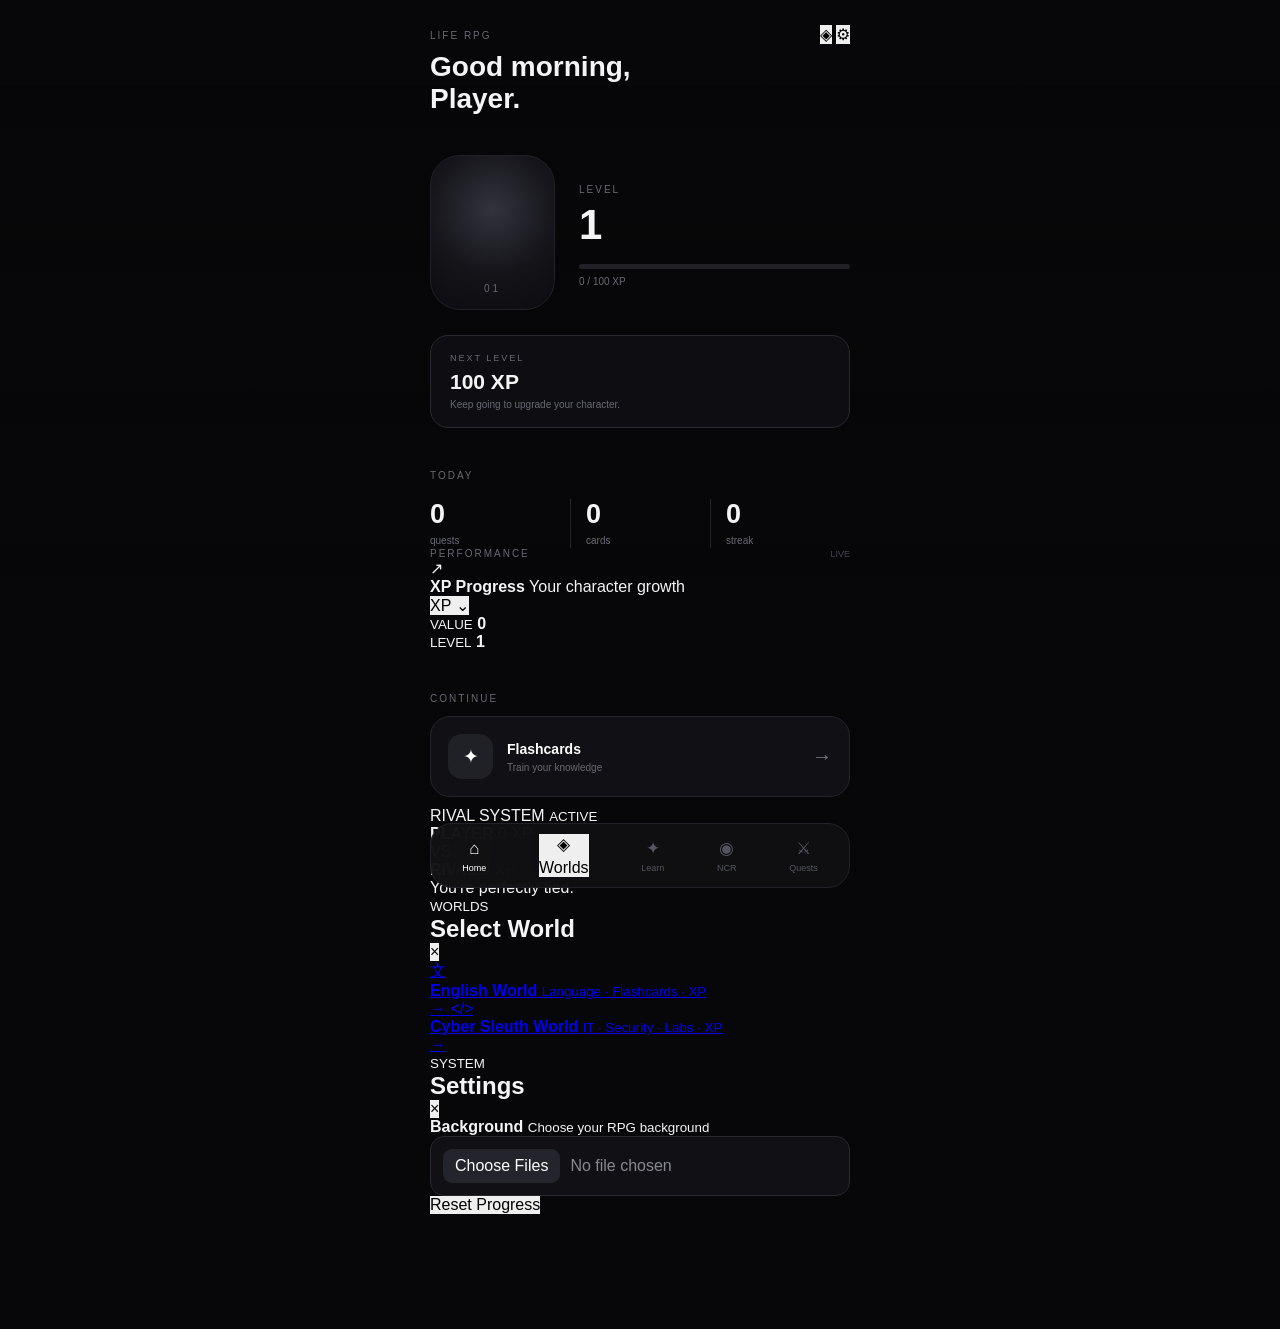
==== commit f10a2a02: "Update index.html" ====
--- a/index.html
+++ b/index.html
@@ -2,21 +2,10 @@
 <html lang="en">
 
 <head>
-
-<meta charset="UTF-8">
-
-<meta
-    name="viewport"
-    content="width=device-width, initial-scale=1"
->
-
-<title>Life RPG</title>
-
-<link
-    rel="stylesheet"
-    href="style.css"
->
-
+    <meta charset="UTF-8">
+    <meta name="viewport" content="width=device-width, initial-scale=1">
+    <title>Life RPG</title>
+    <link rel="stylesheet" href="style.css">
 </head>
 
 <body>
@@ -29,381 +18,355 @@
 <header>
 
     <div>
-
-        <small>
-            LIFE RPG
-        </small>
-
-        <h1>
-            Good morning,<br>
-            Player.
-        </h1>
-
-    </div>
-
-    <!-- DASHBOARD BUTTON -->
-
-    <button
-        id="dashboardButton"
-        class="ios-icon-button"
-        aria-label="Open dashboard"
-    >
-        ◉
-    </button>
+        <small>LIFE RPG</small>
+        <h1>Good morning,<br>Player.</h1>
+    </div>
+
+    <div class="header-actions">
+
+        <button id="worldButton" class="round-button">
+            ◈
+        </button>
+
+        <button id="dashboardButton" class="round-button">
+            ⚙
+        </button>
+
+    </div>
 
 </header>
 
 
-<!-- DASHBOARD -->
-
-<div
-    id="dashboardMenu"
-    class="dashboard-menu"
->
-
-    <div class="dashboard-header">
+<main>
+
+<section class="character">
+
+    <div class="avatar">
+        <span>01</span>
+    </div>
+
+    <div class="level">
+
+        <small>LEVEL</small>
+
+        <strong id="level">1</strong>
+
+        <div class="xp">
+            <div id="xpBar"></div>
+        </div>
+
+        <span id="xpText">0 / 100 XP</span>
+
+    </div>
+
+</section>
+
+
+<section class="next-level">
+
+    <small>NEXT LEVEL</small>
+
+    <strong id="nextXP">100 XP</strong>
+
+    <p>Keep going to upgrade your character.</p>
+
+</section>
+
+
+<section class="today">
+
+    <div class="section-head">
+        <span>TODAY</span>
+        <small id="todayDate"></small>
+    </div>
+
+    <div class="today-row">
 
         <div>
-            <small>
-                PLAYER MENU
-            </small>
-
-            <strong>
-                Dashboard
-            </strong>
-        </div>
-
-        <button
-            id="closeDashboard"
-            class="ios-icon-button"
-        >
-            ×
-        </button>
-
-    </div>
-
-
-    <div class="dashboard-grid">
-
-        <!-- NCR -->
-
-        <a
-            href="flashcards/chat/chat.html"
-            class="dashboard-item"
-        >
-
-            <span class="dashboard-icon ncr-icon">
-                ◉
-            </span>
-
-            <span>
-                NCR
-            </span>
-
-        </a>
-
-
-        <!-- ENGLISH -->
-
-        <a
-            href="english/english.html"
-            class="dashboard-item"
-        >
-
-            <span class="dashboard-icon english-icon">
-                文
-            </span>
-
-            <span>
-                English
-            </span>
-
-        </a>
-
-
-        <!-- CYBER -->
-
-        <a
-            href="cyber/cyber.html"
-            class="dashboard-item"
-        >
-
-            <span class="dashboard-icon cyber-icon">
-                &lt;/&gt;
-            </span>
-
-            <span>
-                Cyber
-            </span>
-
-        </a>
-
-
-        <!-- SETTINGS -->
-
-        <button
-            id="settings"
-            class="dashboard-item"
-        >
-
-            <span class="dashboard-icon settings-icon">
-                ⚙
-            </span>
-
-            <span>
-                Settings
-            </span>
-
-        </button>
-
-    </div>
-
-</div>
-
-
-<!-- PHOTO CONTROLS -->
-
-<section class="photo-controls">
-
-    <input
-        id="photoInput"
-        type="file"
-        accept="image/*"
-        multiple
-    >
-
-    <div id="photoTabs"></div>
-
-</section>
-
-
-<main>
-
-
-<!-- CHARACTER -->
-
-<section class="character">
-
-    <div class="avatar">
-
-        <span>
-            01
-        </span>
-
-    </div>
-
-
-    <div class="level">
-
-        <small>
-            LEVEL
-        </small>
-
-        <strong id="level">
-            1
-        </strong>
-
-        <div class="xp">
-
-            <div id="xpBar"></div>
-
-        </div>
-
-        <span id="xpText">
-            0 / 100 XP
-        </span>
-
-    </div>
-
-</section>
-
-
-<!-- NEXT LEVEL -->
-
-<section class="next-level">
-
-    <small>
-        NEXT LEVEL
-    </small>
-
-    <strong id="nextXP">
-        100 XP
-    </strong>
-
-    <p>
-        Keep going to upgrade your character.
-    </p>
-
-</section>
-
-
-<!-- TODAY -->
-
-<section class="today">
+            <strong id="questCount">0</strong>
+            <span>quests</span>
+        </div>
+
+        <div>
+            <strong id="cardCount">0</strong>
+            <span>cards</span>
+        </div>
+
+        <div>
+            <strong id="streakCount">0</strong>
+            <span>streak</span>
+        </div>
+
+    </div>
+
+</section>
+
+
+<section class="performance">
 
     <div class="section-head">
-
-        <span>
-            TODAY
-        </span>
-
-        <small>
-            THU · AUG 13
-        </small>
-
-    </div>
-
-
-    <div class="today-row">
-
-        <div>
-
-            <strong>
-                0
-            </strong>
-
-            <span>
-                quests
-            </span>
-
-        </div>
-
-
-        <div>
-
-            <strong>
-                0
-            </strong>
-
-            <span>
-                cards
-            </span>
-
-        </div>
-
-
-        <div>
-
-            <strong>
-                0
-            </strong>
-
-            <span>
-                streak
-            </span>
-
-        </div>
-
-    </div>
-
-</section>
-
-
-<!-- CONTINUE -->
+        <span>PERFORMANCE</span>
+        <small>LIVE</small>
+    </div>
+
+    <div class="performance-card">
+
+        <div class="performance-header">
+
+            <div class="performance-title">
+
+                <div class="performance-icon">
+                    ↗
+                </div>
+
+                <div>
+                    <strong id="chartTitle">XP Progress</strong>
+                    <span id="chartSubtitle">
+                        Your character growth
+                    </span>
+                </div>
+
+            </div>
+
+            <button id="chartSwitch">
+                XP <span>⌄</span>
+            </button>
+
+        </div>
+
+
+        <div class="chart-stats">
+
+            <div>
+                <small>VALUE</small>
+                <strong id="chartValue">0</strong>
+            </div>
+
+            <div>
+                <small>LEVEL</small>
+                <strong id="chartLevel">1</strong>
+            </div>
+
+        </div>
+
+
+        <div class="chart">
+
+            <div class="chart-bars">
+
+                <div class="chart-bar" style="--height:25%">
+                    <span></span>
+                </div>
+
+                <div class="chart-bar" style="--height:40%">
+                    <span></span>
+                </div>
+
+                <div class="chart-bar" style="--height:32%">
+                    <span></span>
+                </div>
+
+                <div class="chart-bar" style="--height:55%">
+                    <span></span>
+                </div>
+
+                <div class="chart-bar" style="--height:48%">
+                    <span></span>
+                </div>
+
+                <div class="chart-bar" style="--height:72%">
+                    <span></span>
+                </div>
+
+                <div class="chart-bar" style="--height:90%">
+                    <span></span>
+                </div>
+
+            </div>
+
+        </div>
+
+    </div>
+
+</section>
+
 
 <section class="continue">
 
-    <small>
-        CONTINUE
-    </small>
-
-
-    <a
-        href="flashcards/flashcards.html"
-    >
+    <small>CONTINUE</small>
+
+    <a href="flashcards/flashcards.html">
 
         <div class="learn-icon">
             ✦
         </div>
 
-
         <div>
-
-            <strong>
-                Flashcards
-            </strong>
-
+            <strong>Flashcards</strong>
+            <span>Train your knowledge</span>
+        </div>
+
+        <b>→</b>
+
+    </a>
+
+</section>
+
+
+<section class="rival-card">
+
+    <div class="rival-title">
+        <span>RIVAL SYSTEM</span>
+        <small>ACTIVE</small>
+    </div>
+
+    <div class="rival-versus">
+
+        <div class="rival-player">
+            <strong>PLAYER</strong>
+            <span id="playerScore">0 XP</span>
+        </div>
+
+        <div class="versus">VS</div>
+
+        <div class="rival-player enemy">
+            <strong>RIVAL</strong>
+            <span id="rivalScore">0 XP</span>
+        </div>
+
+    </div>
+
+    <div class="rival-progress">
+        <div id="rivalProgress"></div>
+    </div>
+
+    <p id="rivalMessage">
+        You're perfectly tied.
+    </p>
+
+</section>
+
+</main>
+
+
+<nav>
+
+    <a class="active" href="index.html">
+        <span>⌂</span>
+        Home
+    </a>
+
+    <button id="worldNav">
+        <span>◈</span>
+        Worlds
+    </button>
+
+    <a href="flashcards/flashcards.html">
+        <span>✦</span>
+        Learn
+    </a>
+
+    <a href="flashcards/chat/chat.html">
+        <span>◉</span>
+        NCR
+    </a>
+
+    <a href="#">
+        <span>⚔</span>
+        Quests
+    </a>
+
+</nav>
+
+
+<!-- WORLDS MENU -->
+
+<div id="worldMenu" class="overlay-menu">
+
+    <div class="menu-card">
+
+        <div class="menu-header">
+            <div>
+                <small>WORLDS</small>
+                <h2>Select World</h2>
+            </div>
+
+            <button id="closeWorlds">×</button>
+        </div>
+
+
+        <a href="english/english.html" class="menu-item english">
+            <span>文</span>
+
+            <div>
+                <strong>English World</strong>
+                <small>Language · Flashcards · XP</small>
+            </div>
+
+            <b>→</b>
+        </a>
+
+
+        <a href="cyber/cyber.html" class="menu-item cyber">
+            <span>&lt;/&gt;</span>
+
+            <div>
+                <strong>Cyber Sleuth World</strong>
+                <small>IT · Security · Labs · XP</small>
+            </div>
+
+            <b>→</b>
+        </a>
+
+    </div>
+
+</div>
+
+
+<!-- SETTINGS MENU -->
+
+<div id="dashboardMenu" class="overlay-menu">
+
+    <div class="menu-card">
+
+        <div class="menu-header">
+
+            <div>
+                <small>SYSTEM</small>
+                <h2>Settings</h2>
+            </div>
+
+            <button id="closeDashboard">×</button>
+
+        </div>
+
+
+        <label class="setting-row">
             <span>
-                Train your knowledge
+                <strong>Background</strong>
+                <small>Choose your RPG background</small>
             </span>
 
-        </div>
-
-
-        <b>
-            →
-        </b>
-
-    </a>
-
-</section>
-
-
-</main>
-
-
-<!-- BOTTOM NAV -->
-
-<nav>
-
-    <a
-        class="active"
-        href="index.html"
-    >
-
-        <span>
-            ⌂
-        </span>
-
-        Home
-
-    </a>
-
-
-    <a
-        href="flashcards/flashcards.html"
-    >
-
-        <span>
-            ✦
-        </span>
-
-        Learn
-
-    </a>
-
-
-    <a
-        href="flashcards/chat/chat.html"
-    >
-
-        <span>
-            ◉
-        </span>
-
-        NCR
-
-    </a>
-
-
-    <a href="#">
-
-        <span>
-            ⚔
-        </span>
-
-        Quests
-
-    </a>
-
-</nav>
-
+            <input
+                id="photoInput"
+                type="file"
+                accept="image/*"
+                multiple
+            >
+        </label>
+
+
+        <button id="resetProgress" class="danger-button">
+            Reset Progress
+        </button>
+
+    </div>
 
 </div>
 
+</div>
 
 <script src="script.js"></script>
 
 </body>
-
 </html>
--- a/style.css
+++ b/style.css
@@ -12,6 +12,7 @@
     --text: #f4f4f5;
     --muted: #686872;
     --dim: #45454e;
+    --white: #eeeef0;
 }
 
 html {
@@ -32,15 +33,15 @@
     font: inherit;
 }
 
-button {
-    border: 0;
-}
-
 button,
 a {
     -webkit-tap-highlight-color: transparent;
 }
 
+button {
+    border: 0;
+}
+
 
 /* =========================
    BACKGROUND
@@ -49,24 +50,28 @@
 #photoBg {
     position: fixed;
     inset: 0;
+    z-index: -3;
+
     background-position: center;
     background-size: cover;
     background-repeat: no-repeat;
+
     opacity: 0;
+
     transition: opacity .8s ease;
-    z-index: -3;
 }
 
 #photoOverlay {
     position: fixed;
     inset: 0;
+    z-index: -2;
+
     background:
         linear-gradient(
             180deg,
             rgba(7,7,9,.35),
             rgba(7,7,9,.94) 70%
         );
-    z-index: -2;
 }
 
 
@@ -76,10 +81,16 @@
 
 .app {
     position: relative;
+
     width: min(460px, 100%);
     min-height: 100vh;
+
     margin: auto;
-    padding: 25px 20px 115px;
+
+    padding:
+        25px
+        20px
+        115px;
 }
 
 
@@ -89,54 +100,303 @@
 
 header {
     display: flex;
+
     align-items: flex-start;
     justify-content: space-between;
 }
 
-header small {
+header small,
+.section-head span,
+.continue > small {
     color: var(--muted);
+
     font-size: 10px;
+
     letter-spacing: 2px;
 }
 
 header h1 {
     margin-top: 8px;
+
     font-size: 28px;
     line-height: 1.15;
 }
 
-.header-actions {
+
+/* =========================
+   IOS ICON BUTTON
+========================= */
+
+.ios-icon-button {
+    width: 38px;
+    height: 38px;
+
+    display: grid;
+    place-items: center;
+
+    border: 1px solid rgba(255,255,255,.08);
+
+    border-radius: 50%;
+
+    background:
+        rgba(20,20,25,.82);
+
+    color: #aaaab2;
+
+    font-size: 17px;
+
+    cursor: pointer;
+
+    backdrop-filter: blur(18px);
+
+    box-shadow:
+        0 8px 20px rgba(0,0,0,.25),
+        inset 0 1px 1px rgba(255,255,255,.05);
+
+    transition:
+        transform .2s ease,
+        background .2s ease,
+        color .2s ease;
+}
+
+.ios-icon-button:hover {
+    color: white;
+
+    background:
+        rgba(35,35,42,.95);
+
+    transform: scale(1.06);
+}
+
+.ios-icon-button:active {
+    transform: scale(.91);
+}
+
+
+/* =========================
+   DASHBOARD
+========================= */
+
+.dashboard-menu {
+    position: fixed;
+
+    top: 20px;
+    left: 50%;
+
+    z-index: 200;
+
+    width: min(
+        390px,
+        calc(100% - 30px)
+    );
+
+    padding: 17px;
+
+    border: 1px solid rgba(255,255,255,.08);
+
+    border-radius: 28px;
+
+    background:
+        rgba(15,15,19,.94);
+
+    backdrop-filter: blur(25px);
+
+    box-shadow:
+        0 30px 80px rgba(0,0,0,.65),
+        inset 0 1px 1px rgba(255,255,255,.05);
+
+    opacity: 0;
+
+    visibility: hidden;
+
+    transform:
+        translate(-50%, -15px)
+        scale(.96);
+
+    transition:
+        opacity .22s ease,
+        transform .22s ease,
+        visibility .22s ease;
+}
+
+.dashboard-menu.open {
+    opacity: 1;
+
+    visibility: visible;
+
+    transform:
+        translate(-50%, 0)
+        scale(1);
+}
+
+
+/* DASHBOARD HEADER */
+
+.dashboard-header {
     display: flex;
-    gap: 7px;
-}
-
-.header-actions button {
-    width: 40px;
-    height: 40px;
-    border: 1px solid #202026;
-    border-radius: 12px;
-    background: #101014;
+
+    align-items: center;
+
+    justify-content: space-between;
+
+    padding:
+        2px
+        2px
+        15px;
+}
+
+.dashboard-header small {
+    display: block;
+
+    color: var(--muted);
+
+    font-size: 8px;
+
+    letter-spacing: 2px;
+}
+
+.dashboard-header strong {
+    display: block;
+
+    margin-top: 5px;
+
+    font-size: 18px;
+}
+
+
+/* DASHBOARD GRID */
+
+.dashboard-grid {
+    display: grid;
+
+    grid-template-columns:
+        repeat(4, 1fr);
+
+    gap: 8px;
+}
+
+
+/* DASHBOARD ITEM */
+
+.dashboard-item {
+    min-width: 0;
+
+    display: flex;
+
+    flex-direction: column;
+
+    align-items: center;
+
+    justify-content: center;
+
+    gap: 8px;
+
+    min-height: 78px;
+
+    padding: 9px 5px;
+
+    border: 1px solid rgba(255,255,255,.06);
+
+    border-radius: 20px;
+
+    background:
+        rgba(255,255,255,.035);
+
     color: #aaaab2;
+
+    text-decoration: none;
+
     cursor: pointer;
-    transition: .2s ease;
-}
-
-.header-actions button:hover {
-    background: #18181e;
+
+    transition:
+        transform .2s ease,
+        background .2s ease,
+        color .2s ease;
+}
+
+.dashboard-item:hover {
     color: white;
-}
-
-#settings:hover {
-    transform: rotate(20deg);
-}
-
-#dashboardButton {
-    font-size: 20px;
-}
-
-
-/* =========================
-   PHOTO
+
+    background:
+        rgba(255,255,255,.07);
+
+    transform: translateY(-2px);
+}
+
+.dashboard-item:active {
+    transform: scale(.94);
+}
+
+.dashboard-item > span:last-child {
+    font-size: 8px;
+
+    letter-spacing: .5px;
+}
+
+
+/* DASHBOARD ICON */
+
+.dashboard-icon {
+    width: 34px;
+    height: 34px;
+
+    display: grid;
+    place-items: center;
+
+    border-radius: 50%;
+
+    font-size: 14px;
+
+    background: #202027;
+}
+
+.ncr-icon {
+    background:
+        linear-gradient(
+            135deg,
+            #25252c,
+            #15151a
+        );
+
+    color: #fff;
+}
+
+.english-icon {
+    background:
+        linear-gradient(
+            135deg,
+            #34313f,
+            #1c1925
+        );
+
+    color: #d9c9ff;
+}
+
+.cyber-icon {
+    background:
+        linear-gradient(
+            135deg,
+            #102619,
+            #101814
+        );
+
+    color: #00ff41;
+}
+
+.settings-icon {
+    background:
+        linear-gradient(
+            135deg,
+            #303037,
+            #1a1a1f
+        );
+
+    color: #aaaab2;
+}
+
+
+/* =========================
+   PHOTO CONTROLS
 ========================= */
 
 .photo-controls {
@@ -145,29 +405,45 @@
 
 #photoInput {
     display: block;
+
     width: 100%;
+
     padding: 12px;
+
     border: 1px solid #28282f;
+
     border-radius: 14px;
+
     background: #111115;
+
     color: #888891;
 }
 
 #photoInput::file-selector-button {
     margin-right: 10px;
+
     padding: 8px 12px;
+
     border: 0;
+
     border-radius: 9px;
+
     background: #24242c;
+
     color: #fff;
+
     cursor: pointer;
 }
 
 #photoTabs {
     display: flex;
+
     gap: 7px;
+
     margin-top: 9px;
+
     overflow-x: auto;
+
     scrollbar-width: none;
 }
 
@@ -177,13 +453,19 @@
 
 .photo-tab {
     flex: 0 0 auto;
+
     width: 42px;
     height: 42px;
+
     border-radius: 12px;
+
     border: 2px solid transparent;
+
     background-size: cover;
     background-position: center;
+
     cursor: pointer;
+
     transition: .2s ease;
 }
 
@@ -202,19 +484,28 @@
 
 .character {
     display: flex;
+
     align-items: center;
+
     gap: 24px;
+
     margin-top: 40px;
 }
 
 .avatar {
     width: 125px;
     height: 155px;
+
     flex-shrink: 0;
+
     display: grid;
+
     place-items: end center;
+
     padding-bottom: 15px;
+
     border-radius: 30px;
+
     background:
         radial-gradient(
             circle at 50% 35%,
@@ -222,12 +513,15 @@
             #141419 55%,
             #0c0c10
         );
+
     border: 1px solid #202027;
 }
 
 .avatar span {
     color: #666670;
+
     font-size: 10px;
+
     letter-spacing: 3px;
 }
 
@@ -237,34 +531,47 @@
 
 .level small {
     color: var(--muted);
+
     font-size: 10px;
+
     letter-spacing: 2px;
 }
 
 .level strong {
     display: block;
+
     margin: 4px 0 15px;
+
     font-size: 42px;
 }
 
 .xp {
     height: 5px;
+
     overflow: hidden;
+
     border-radius: 10px;
+
     background: #202026;
 }
 
 #xpBar {
     width: 0%;
+
     height: 100%;
+
     background: #eeeef0;
+
     transition: width .4s ease;
 }
 
 .level > span {
     display: block;
+
     margin-top: 7px;
+
     color: var(--muted);
+
     font-size: 10px;
 }
 
@@ -275,29 +582,42 @@
 
 .next-level {
     margin-top: 25px;
+
     padding: 17px 19px;
+
     border: 1px solid #292930;
+
     border-radius: 18px;
-    background: rgba(17,17,21,.82);
+
+    background:
+        rgba(17,17,21,.82);
+
     backdrop-filter: blur(12px);
 }
 
 .next-level small {
     display: block;
+
     color: var(--muted);
+
     font-size: 9px;
+
     letter-spacing: 2px;
 }
 
 .next-level strong {
     display: block;
+
     margin-top: 7px;
+
     font-size: 21px;
 }
 
 .next-level p {
     margin-top: 5px;
+
     color: var(--muted);
+
     font-size: 10px;
 }
 
@@ -306,108 +626,114 @@
    TODAY
 ========================= */
 
-.today {
+.today,
+.continue {
     margin-top: 42px;
 }
 
 .section-head {
     display: flex;
+
     align-items: center;
+
     justify-content: space-between;
-}
-
-.section-head span {
-    color: var(--muted);
-    font-size: 10px;
-    letter-spacing: 2px;
 }
 
 .section-head small {
     color: #45454e;
+
     font-size: 9px;
 }
 
 .today-row {
     display: grid;
-    grid-template-columns: repeat(3,1fr);
+
+    grid-template-columns:
+        repeat(3, 1fr);
+
     margin-top: 18px;
 }
 
 .today-row div {
     padding-left: 15px;
+
     border-left: 1px solid #24242b;
 }
 
 .today-row div:first-child {
     padding-left: 0;
+
     border-left: 0;
 }
 
 .today-row strong {
     display: block;
+
     font-size: 27px;
 }
 
 .today-row span {
     color: var(--muted);
+
     font-size: 10px;
 }
 
 
 /* =========================
-   WORLDS / CONTINUE
-========================= */
-
-.continue {
-    margin-top: 42px;
-}
+   CONTINUE
+========================= */
 
 .continue > small {
     display: block;
+
     margin-bottom: 12px;
-    color: var(--muted);
-    font-size: 10px;
-    letter-spacing: 2px;
 }
 
 .continue a {
     display: flex;
+
     align-items: center;
+
     gap: 14px;
+
     margin-bottom: 10px;
+
     padding: 17px;
+
     border: 1px solid #24242b;
+
     border-radius: 20px;
+
     background: #111115;
+
     color: white;
+
     text-decoration: none;
+
     transition: .2s ease;
 }
 
 .continue a:hover {
     transform: translateY(-2px);
+
     border-color: #383842;
 }
 
 .learn-icon {
     width: 45px;
     height: 45px;
+
     flex-shrink: 0;
+
     display: grid;
+
     place-items: center;
+
     border-radius: 14px;
+
     background: #202027;
+
     font-size: 19px;
-}
-
-.cyber-icon {
-    background:
-        linear-gradient(
-            135deg,
-            #101c16,
-            #16271b
-        );
-    color: #00ff41;
 }
 
 .continue a div:nth-child(2) {
@@ -416,640 +742,89 @@
 
 .continue strong {
     display: block;
+
     font-size: 14px;
 }
 
 .continue span {
     display: block;
+
     margin-top: 5px;
+
     color: var(--muted);
+
     font-size: 10px;
 }
 
 .continue b {
     color: #777780;
+
     font-size: 20px;
 }
 
 
 /* =========================
-   RPG CLOCK
-========================= */
-
-.rpg-clock {
-    display: flex;
-    justify-content: center;
-    margin-top: 38px;
-}
-
-.mechanical-timer-module {
-    display: flex;
-    align-items: center;
-    padding: 16px 20px;
-    border-radius: 24px;
-    border: 1px solid rgba(255,255,255,.05);
-    background:
-        linear-gradient(
-            180deg,
-            #18181b 0%,
-            #09090b 100%
-        );
-    box-shadow:
-        0 20px 40px rgba(0,0,0,.6),
-        inset 0 1px 1px rgba(255,255,255,.1);
-}
-
-.time-group {
-    display: flex;
-    gap: 5px;
-}
-
-.time-separator {
-    margin: 0 5px;
-    color: #777780;
-    font-family: monospace;
-    font-size: 38px;
-    font-weight: 700;
-    animation: clockBlink 1s step-end infinite;
-}
-
-.digit-casing {
-    position: relative;
-    width: 42px;
-    height: 56px;
-    overflow: hidden;
-    border-radius: 7px;
-    background: #212121;
-    box-shadow:
-        inset 0 8px 15px #000,
-        inset 0 -2px 4px rgba(255,255,255,.05);
-}
-
-.digit-casing::after {
-    content: "";
-    position: absolute;
-    top: 50%;
-    left: 0;
-    right: 0;
-    height: 1px;
-    background: rgba(0,0,0,.8);
-    z-index: 2;
-}
-
-.digit-track {
-    height: 56px;
-    display: flex;
-    align-items: center;
-    justify-content: center;
-}
-
-.digit-track span {
-    font-family: monospace;
-    font-size: 34px;
-    font-weight: 700;
-    color: #ccff00;
-    text-shadow:
-        0 0 12px rgba(204,255,0,.3);
-}
-
-@keyframes clockBlink {
-    0%, 100% {
-        opacity: 1;
-    }
-
-    50% {
-        opacity: .3;
-    }
-}
-
-
-/* =========================
-   DASHBOARD
-========================= */
-
-.dashboard-menu {
-    position: fixed;
-    inset: 0;
-    z-index: 500;
-    display: flex;
-    justify-content: center;
-    align-items: flex-end;
-    padding: 0;
-    background: rgba(0,0,0,.65);
-    backdrop-filter: blur(8px);
-    opacity: 0;
-    visibility: hidden;
-    pointer-events: none;
-    transition: .25s ease;
-}
-
-.dashboard-menu.open {
-    opacity: 1;
-    visibility: visible;
-    pointer-events: auto;
-}
-
-.dashboard-panel {
-    width: min(460px, 100%);
-    max-height: 92vh;
-    overflow-y: auto;
-    padding: 24px 20px 45px;
-    border: 1px solid #292930;
-    border-bottom: 0;
-    border-radius: 28px 28px 0 0;
-    background:
-        linear-gradient(
-            180deg,
-            #101014,
-            #08080b
-        );
-    transform: translateY(100%);
-    transition: transform .3s ease;
-    scrollbar-width: none;
-}
-
-.dashboard-panel::-webkit-scrollbar {
-    display: none;
-}
-
-.dashboard-menu.open .dashboard-panel {
-    transform: translateY(0);
-}
-
-.dashboard-header {
-    display: flex;
-    align-items: flex-start;
-    justify-content: space-between;
-}
-
-.dashboard-header small {
-    color: var(--muted);
-    font-size: 9px;
-    letter-spacing: 2px;
-}
-
-.dashboard-header h2 {
-    margin-top: 6px;
-    font-size: 24px;
-}
-
-.dashboard-header button {
-    width: 38px;
-    height: 38px;
-    border-radius: 12px;
-    background: #18181d;
-    color: #aaaab2;
-    font-size: 25px;
-    cursor: pointer;
-}
-
-.dashboard-section {
-    margin-top: 30px;
-}
-
-.dashboard-section-title {
-    color: var(--muted);
-    font-size: 9px;
-    letter-spacing: 2px;
-    margin-bottom: 12px;
-}
-
-
-/* =========================
-   RIVAL
-========================= */
-
-.rival-card {
-    padding: 20px;
-    border-radius: 20px;
-    border: 1px solid #24242b;
-    background:
-        linear-gradient(
-            145deg,
-            #15151a,
-            #0d0d10
-        );
-}
-
-.rival-title {
-    display: flex;
-    justify-content: space-between;
-    align-items: center;
-}
-
-.rival-title span {
-    color: #686872;
-    font-size: 10px;
-    letter-spacing: 2px;
-}
-
-.rival-title small {
-    color: #45454e;
-    font-size: 8px;
-}
-
-.rival-versus {
-    display: flex;
-    align-items: center;
-    justify-content: space-between;
-    margin-top: 22px;
-}
-
-.rival-player {
-    display: flex;
-    flex-direction: column;
-    gap: 5px;
-}
-
-.rival-player strong {
-    font-size: 13px;
-}
-
-.rival-player span {
-    color: #686872;
-    font-size: 11px;
-}
-
-.rival-player.enemy {
-    text-align: right;
-}
-
-.versus {
-    color: #55555f;
-    font-size: 11px;
-    font-weight: bold;
-}
-
-.rival-progress {
-    height: 5px;
-    margin-top: 20px;
-    overflow: hidden;
-    border-radius: 10px;
-    background: #24242b;
-}
-
-#rivalProgress {
-    width: 0%;
-    height: 100%;
-    background:
-        linear-gradient(
-            90deg,
-            #3a3dff,
-            #ff2929
-        );
-    transition: width .5s ease;
-}
-
-.rival-card p {
-    margin-top: 10px;
-    color: #55555f;
-    font-size: 10px;
-}
-
-
-/* =========================
-   PERFORMANCE
-========================= */
-
-.performance-card {
-    position: relative;
-    padding: 18px;
-    border-radius: 20px;
-    border: 1px solid #24242b;
-    background: #101014;
-    overflow: hidden;
-    box-shadow: 0 20px 40px rgba(0,0,0,.25);
-}
-
-.performance-card::before {
-    content: "";
-    position: absolute;
-    inset: 0;
-    border-radius: 20px;
-    background:
-        linear-gradient(
-            120deg,
-            rgba(120,80,255,.12),
-            transparent 45%,
-            rgba(0,200,255,.05)
-        );
-    pointer-events: none;
-}
-
-.performance-header {
-    position: relative;
-    display: flex;
-    justify-content: space-between;
-    align-items: center;
-}
-
-.performance-title {
-    display: flex;
-    align-items: center;
-    gap: 10px;
-}
-
-.performance-icon {
-    width: 34px;
-    height: 34px;
-    display: grid;
-    place-items: center;
-    border-radius: 10px;
-    background:
-        linear-gradient(
-            135deg,
-            #635bff,
-            #9b5cff
-        );
-    color: white;
-    font-size: 17px;
-}
-
-.performance-title strong {
-    display: block;
-    font-size: 13px;
-}
-
-.performance-title span {
-    display: block;
-    margin-top: 3px;
-    color: #686872;
-    font-size: 9px;
-}
-
-.live-status {
-    display: flex;
-    align-items: center;
-    gap: 5px;
-    padding: 5px 8px;
-    border-radius: 20px;
-    background: rgba(0,255,150,.06);
-    color: #35d98b;
-    font-size: 8px;
-    letter-spacing: .5px;
-}
-
-.live-status i {
-    width: 5px;
-    height: 5px;
-    border-radius: 50%;
-    background: #35d98b;
-    box-shadow: 0 0 8px #35d98b;
-}
-
-.chart-stats {
-    position: relative;
-    display: grid;
-    grid-template-columns: 1fr 1fr;
-    gap: 10px;
-    margin-top: 16px;
-}
-
-.chart-stats > div {
-    padding: 11px;
-    border-radius: 11px;
-    background: #15151b;
-}
-
-.chart-stats small {
-    display: block;
-    color: #686872;
-    font-size: 8px;
-    letter-spacing: .7px;
-}
-
-.chart-stats strong {
-    display: inline-block;
-    margin-top: 5px;
-    font-size: 19px;
-}
-
-.chart-stats span {
-    margin-left: 5px;
-    color: #35d98b;
-    font-size: 8px;
-}
-
-.chart {
-    position: relative;
-    height: 105px;
-    margin-top: 14px;
-    padding: 10px 8px 0;
-    border-radius: 12px;
-    background:
-        repeating-linear-gradient(
-            to bottom,
-            transparent 0,
-            transparent 25px,
-            #202028 26px
-        );
-}
-
-.chart-bars {
-    height: 100%;
-    display: flex;
-    align-items: flex-end;
-    justify-content: space-between;
-    gap: 7px;
-}
-
-.chart-bar {
-    position: relative;
-    width: 100%;
-    max-width: 18px;
-    height: var(--height);
-    border-radius: 5px 5px 2px 2px;
-    background: rgba(99,91,255,.22);
-    overflow: hidden;
-    transition:
-        height .5s ease,
-        background .3s ease;
-}
-
-.chart-bar span {
-    position: absolute;
-    inset: 0;
-    border-radius: inherit;
-    background:
-        linear-gradient(
-            to top,
-            #635bff,
-            #9b5cff
-        );
-    opacity: .9;
-}
-
-.chart-bar:hover {
-    background: rgba(99,91,255,.4);
-    transform: translateY(-2px);
-}
-
-.performance-footer {
-    position: relative;
-    display: flex;
-    justify-content: flex-end;
-    margin-top: 10px;
-}
-
-#chartSwitch {
-    padding: 7px 10px;
-    border: 1px solid #292930;
-    border-radius: 9px;
-    background: #15151b;
-    color: #aaaab2;
-    font-size: 9px;
-    cursor: pointer;
-}
-
-#chartSwitch span {
-    margin-left: 4px;
-}
-
-
-/* =========================
-   CHECKLIST
-========================= */
-
-.my-form {
-    --_clr-primary: #666;
-    --_clr-hover: #f33195;
-    --_clr-checked: #127acf;
-
-    padding: 17px;
-    border: 1px solid #24242b;
-    border-radius: 18px;
-    background: rgba(17,17,21,.75);
-}
-
-.my-form > div {
-    --_clr-current: var(--_clr-primary);
-
-    display: flex;
-    align-items: center;
-    gap: .5rem;
-}
-
-.my-form > div + div {
-    margin-top: .65rem;
-}
-
-.my-form label {
-    cursor: pointer;
-    color: var(--_clr-current);
-    font-size: 12px;
-    transition: color 150ms ease-in-out;
-}
-
-.my-form input[type="checkbox"] {
-    appearance: none;
-    outline: none;
-    width: 1.35rem;
-    height: 1.35rem;
-    flex-shrink: 0;
-    padding: .25rem;
-    border: 1px solid var(--_clr-current);
-    border-radius: 4px;
-    background: transparent;
-    display: grid;
-    place-content: center;
-    cursor: pointer;
-}
-
-.my-form input[type="checkbox"]::after {
-    content: "\2714";
-    opacity: 0;
-    color: var(--_clr-checked);
-    font-size: 12px;
-    transition: opacity 150ms ease-in-out;
-}
-
-.my-form label:hover,
-.my-form input[type="checkbox"]:hover,
-.my-form input[type="checkbox"]:hover + label {
-    --_clr-current: var(--_clr-hover);
-}
-
-.my-form input[type="checkbox"]:checked + label,
-.my-form input[type="checkbox"]:checked {
-    --_clr-current: var(--_clr-checked);
-}
-
-.my-form input[type="checkbox"]:checked::after {
-    opacity: 1;
-}
-
-
-/* =========================
-   MOOD
-========================= */
-
-.mood-reactions {
-    display: flex;
-    align-items: center;
-    justify-content: center;
-    gap: 7px;
-    padding: 9px;
-    border-radius: 999px;
-    background: #111115;
-    border: 1px solid #24242b;
-}
-
-.mood-reactions button {
-    position: relative;
-    padding: 8px 11px;
-    border-radius: 999px;
-    background: #18181d;
-    font-size: 20px;
-    cursor: pointer;
-    transition: .2s ease;
-}
-
-.mood-reactions button:hover,
-.mood-reactions button.selected {
-    transform: translateY(-5px) scale(1.12);
-    background: #22222a;
-    box-shadow: 0 0 18px rgba(255,255,255,.08);
-}
-
-
-/* =========================
-   NAV
+   BOTTOM NAV
 ========================= */
 
 nav {
     position: fixed;
+
     bottom: 12px;
     left: 50%;
+
     z-index: 100;
-    width: min(420px, calc(100% - 30px));
+
+    width: min(
+        420px,
+        calc(100% - 30px)
+    );
+
     display: flex;
+
     align-items: center;
+
     justify-content: space-around;
+
     padding: 10px 5px;
+
     transform: translateX(-50%);
+
     border: 1px solid #222229;
+
     border-radius: 22px;
+
     background: #101014ef;
+
     backdrop-filter: blur(18px);
 }
 
 nav a {
     color: #55555f;
+
     text-decoration: none;
+
     font-size: 9px;
+
     text-align: center;
+
     transition: .2s ease;
 }
 
-nav a:hover,
+nav a:hover {
+    color: #aaaab2;
+}
+
+nav span {
+    display: block;
+
+    margin-bottom: 4px;
+
+    font-size: 17px;
+}
+
 nav .active {
     color: #fff;
-}
-
-nav span {
-    display: block;
-    margin-bottom: 4px;
-    font-size: 17px;
 }
 
 
@@ -1073,29 +848,21 @@
         gap: 16px;
     }
 
-    .digit-casing {
-        width: 38px;
-        height: 54px;
+    .dashboard-grid {
+        gap: 6px;
     }
 
-    .digit-track {
-        height: 54px;
+    .dashboard-item {
+        min-height: 70px;
     }
 
-    .digit-track span {
-        height: 54px;
-        font-size: 30px;
+    .dashboard-icon {
+        width: 30px;
+        height: 30px;
     }
 
-    .time-separator {
-        font-size: 32px;
+    nav {
+        width:
+            calc(100% - 20px);
     }
-
-    .mood-reactions {
-        gap: 3px;
-    }
-
-    .mood-reactions button {
-        padding: 7px 9px;
-    }
-    }
+        }
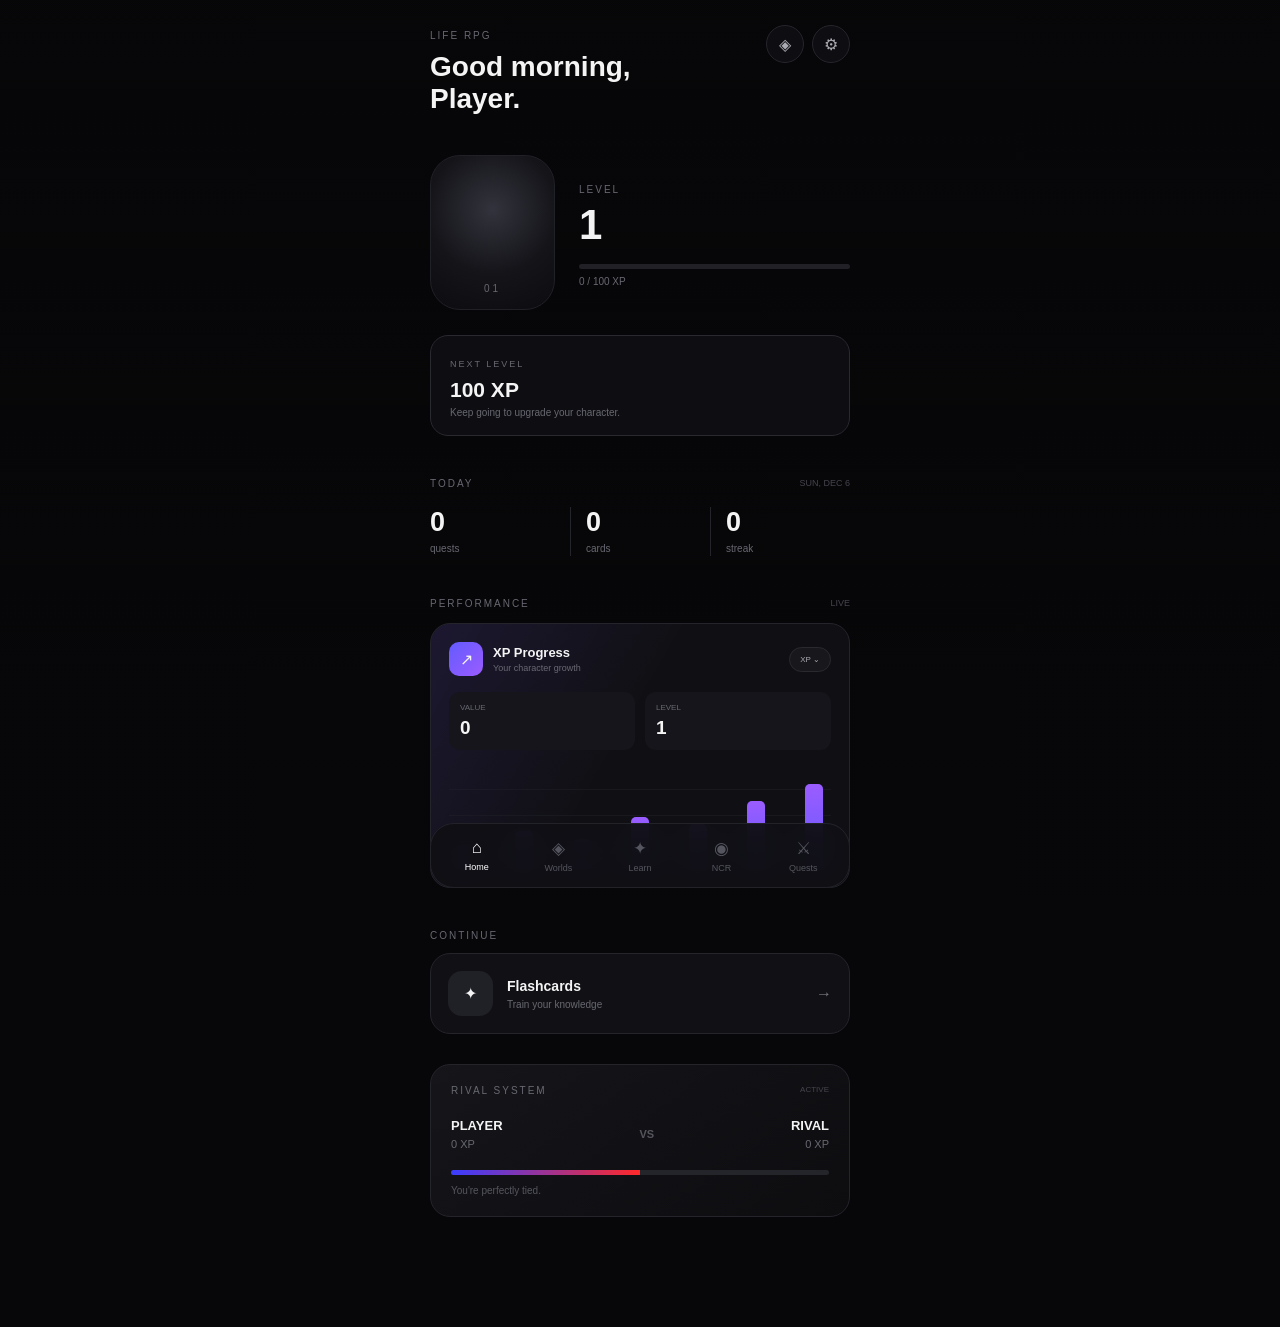
==== commit 9b65e7e2: "Update index.html" ====
--- a/index.html
+++ b/index.html
@@ -134,7 +134,6 @@
 
         </div>
 
-
         <div class="chart-stats">
 
             <div>
@@ -148,7 +147,6 @@
             </div>
 
         </div>
-
 
         <div class="chart">
 
@@ -279,23 +277,26 @@
 </nav>
 
 
-<!-- WORLDS MENU -->
+<!-- WORLDS -->
 
 <div id="worldMenu" class="overlay-menu">
 
     <div class="menu-card">
 
         <div class="menu-header">
+
             <div>
                 <small>WORLDS</small>
                 <h2>Select World</h2>
             </div>
 
             <button id="closeWorlds">×</button>
+
         </div>
 
 
         <a href="english/english.html" class="menu-item english">
+
             <span>文</span>
 
             <div>
@@ -304,10 +305,12 @@
             </div>
 
             <b>→</b>
+
         </a>
 
 
         <a href="cyber/cyber.html" class="menu-item cyber">
+
             <span>&lt;/&gt;</span>
 
             <div>
@@ -316,6 +319,7 @@
             </div>
 
             <b>→</b>
+
         </a>
 
     </div>
@@ -323,11 +327,11 @@
 </div>
 
 
-<!-- SETTINGS MENU -->
+<!-- SETTINGS -->
 
 <div id="dashboardMenu" class="overlay-menu">
 
-    <div class="menu-card">
+    <div class="menu-card settings-card">
 
         <div class="menu-header">
 
@@ -341,32 +345,103 @@
         </div>
 
 
-        <label class="setting-row">
-            <span>
-                <strong>Background</strong>
-                <small>Choose your RPG background</small>
-            </span>
+        <!-- NOTIFICATIONS -->
+
+        <button class="setting-button">
+
+            <svg class="setting-icon" viewBox="0 0 448 512">
+                <path d="M224 0c-17.7 0-32 14.3-32 32V49.9C119.5 61.4 64 124.2 64 200v33.4c0 45.4-15.5 89.5-43.8 124.9L5.3 377c-5.8 7.2-6.9 17.1-2.9 25.4S14.8 416 24 416H424c9.2 0 17.6-5.3 21.6-13.6s2.9-18.2-2.9-25.4l-14.9-18.6C399.5 322.9 384 278.8 384 233.4V200c0-75.8-55.5-138.6-128-150.1V32c0-17.7-14.3-32-32-32zm0 96h8c57.4 0 104 46.6 104 104v33.4c0 47.9 13.9 94.6 39.7 134.6H72.3C98.1 328 112 281.3 112 233.4V200c0-57.4 46.6-104 104-104h8zm64 352H224 160c0 17 6.7 33.3 18.7 45.3s28.3 18.7 45.3 18.7s33.3-6.7 45.3-18.7s18.7-28.3 18.7-45.3z"></path>
+            </svg>
+
+            Notifications
+
+            <div class="arrow">›</div>
+
+        </button>
+
+
+        <!-- BACKGROUND -->
+
+        <label class="setting-button">
+
+            <span class="setting-symbol">▣</span>
+
+            Background
 
             <input
                 id="photoInput"
                 type="file"
                 accept="image/*"
                 multiple
+                hidden
             >
+
+            <div class="arrow">›</div>
+
         </label>
 
 
-        <button id="resetProgress" class="danger-button">
+        <!-- SOUND -->
+
+        <button
+            id="soundButton"
+            class="setting-button"
+        >
+
+            <span class="setting-symbol">♫</span>
+
+            Sound
+
+            <div class="setting-state">
+                ON
+            </div>
+
+            <div class="arrow">›</div>
+
+        </button>
+
+
+        <!-- THEME -->
+
+        <button
+            id="themeButton"
+            class="setting-button"
+        >
+
+            <span class="setting-symbol">◐</span>
+
+            Theme
+
+            <div class="setting-state">
+                DARK
+            </div>
+
+            <div class="arrow">›</div>
+
+        </button>
+
+
+        <!-- RESET -->
+
+        <button
+            id="resetProgress"
+            class="setting-button danger-setting"
+        >
+
+            <span class="setting-symbol">↻</span>
+
             Reset Progress
+
+            <div class="arrow">›</div>
+
         </button>
 
     </div>
 
 </div>
 
-</div>
 
 <script src="script.js"></script>
 
 </body>
-</html>
+          </html>
--- a/style.css
+++ b/style.css
@@ -7,12 +7,11 @@
 :root {
     --bg: #070709;
     --panel: #111115;
-    --panel-2: #15151a;
+    --panel2: #15151a;
     --border: #24242b;
     --text: #f4f4f5;
     --muted: #686872;
     --dim: #45454e;
-    --white: #eeeef0;
 }
 
 html {
@@ -33,74 +32,61 @@
     font: inherit;
 }
 
+button {
+    border: 0;
+    cursor: pointer;
+}
+
+a {
+    text-decoration: none;
+    color: inherit;
+}
+
 button,
 a {
     -webkit-tap-highlight-color: transparent;
 }
 
-button {
-    border: 0;
-}
-
-
-/* =========================
-   BACKGROUND
-========================= */
+
+/* BACKGROUND */
 
 #photoBg {
     position: fixed;
     inset: 0;
     z-index: -3;
-
     background-position: center;
     background-size: cover;
-    background-repeat: no-repeat;
-
     opacity: 0;
-
-    transition: opacity .8s ease;
+    transition: .8s ease;
 }
 
 #photoOverlay {
     position: fixed;
     inset: 0;
     z-index: -2;
-
     background:
         linear-gradient(
             180deg,
             rgba(7,7,9,.35),
-            rgba(7,7,9,.94) 70%
+            rgba(7,7,9,.96) 75%
         );
 }
 
 
-/* =========================
-   APP
-========================= */
+/* APP */
 
 .app {
-    position: relative;
-
     width: min(460px, 100%);
     min-height: 100vh;
-
     margin: auto;
-
-    padding:
-        25px
-        20px
-        115px;
-}
-
-
-/* =========================
-   HEADER
-========================= */
+    padding: 25px 20px 110px;
+}
+
+
+/* HEADER */
 
 header {
     display: flex;
-
     align-items: flex-start;
     justify-content: space-between;
 }
@@ -109,403 +95,58 @@
 .section-head span,
 .continue > small {
     color: var(--muted);
-
-    font-size: 10px;
-
+    font-size: 10px;
     letter-spacing: 2px;
 }
 
 header h1 {
     margin-top: 8px;
-
     font-size: 28px;
     line-height: 1.15;
 }
 
-
-/* =========================
-   IOS ICON BUTTON
-========================= */
-
-.ios-icon-button {
+.header-actions {
+    display: flex;
+    gap: 8px;
+}
+
+.round-button {
     width: 38px;
     height: 38px;
-
+    border-radius: 50%;
+    border: 1px solid #25252c;
+    background: rgba(16,16,20,.9);
+    color: #aaaab2;
     display: grid;
     place-items: center;
-
-    border: 1px solid rgba(255,255,255,.08);
-
-    border-radius: 50%;
-
-    background:
-        rgba(20,20,25,.82);
-
-    color: #aaaab2;
-
-    font-size: 17px;
-
-    cursor: pointer;
-
-    backdrop-filter: blur(18px);
-
-    box-shadow:
-        0 8px 20px rgba(0,0,0,.25),
-        inset 0 1px 1px rgba(255,255,255,.05);
-
-    transition:
-        transform .2s ease,
-        background .2s ease,
-        color .2s ease;
-}
-
-.ios-icon-button:hover {
+    transition: .2s ease;
+}
+
+.round-button:hover {
     color: white;
-
-    background:
-        rgba(35,35,42,.95);
-
-    transform: scale(1.06);
-}
-
-.ios-icon-button:active {
-    transform: scale(.91);
-}
-
-
-/* =========================
-   DASHBOARD
-========================= */
-
-.dashboard-menu {
-    position: fixed;
-
-    top: 20px;
-    left: 50%;
-
-    z-index: 200;
-
-    width: min(
-        390px,
-        calc(100% - 30px)
-    );
-
-    padding: 17px;
-
-    border: 1px solid rgba(255,255,255,.08);
-
-    border-radius: 28px;
-
-    background:
-        rgba(15,15,19,.94);
-
-    backdrop-filter: blur(25px);
-
-    box-shadow:
-        0 30px 80px rgba(0,0,0,.65),
-        inset 0 1px 1px rgba(255,255,255,.05);
-
-    opacity: 0;
-
-    visibility: hidden;
-
-    transform:
-        translate(-50%, -15px)
-        scale(.96);
-
-    transition:
-        opacity .22s ease,
-        transform .22s ease,
-        visibility .22s ease;
-}
-
-.dashboard-menu.open {
-    opacity: 1;
-
-    visibility: visible;
-
-    transform:
-        translate(-50%, 0)
-        scale(1);
-}
-
-
-/* DASHBOARD HEADER */
-
-.dashboard-header {
-    display: flex;
-
+    background: #1a1a20;
+    transform: translateY(-2px);
+}
+
+
+/* CHARACTER */
+
+.character {
+    display: flex;
     align-items: center;
-
-    justify-content: space-between;
-
-    padding:
-        2px
-        2px
-        15px;
-}
-
-.dashboard-header small {
-    display: block;
-
-    color: var(--muted);
-
-    font-size: 8px;
-
-    letter-spacing: 2px;
-}
-
-.dashboard-header strong {
-    display: block;
-
-    margin-top: 5px;
-
-    font-size: 18px;
-}
-
-
-/* DASHBOARD GRID */
-
-.dashboard-grid {
-    display: grid;
-
-    grid-template-columns:
-        repeat(4, 1fr);
-
-    gap: 8px;
-}
-
-
-/* DASHBOARD ITEM */
-
-.dashboard-item {
-    min-width: 0;
-
-    display: flex;
-
-    flex-direction: column;
-
-    align-items: center;
-
-    justify-content: center;
-
-    gap: 8px;
-
-    min-height: 78px;
-
-    padding: 9px 5px;
-
-    border: 1px solid rgba(255,255,255,.06);
-
-    border-radius: 20px;
-
-    background:
-        rgba(255,255,255,.035);
-
-    color: #aaaab2;
-
-    text-decoration: none;
-
-    cursor: pointer;
-
-    transition:
-        transform .2s ease,
-        background .2s ease,
-        color .2s ease;
-}
-
-.dashboard-item:hover {
-    color: white;
-
-    background:
-        rgba(255,255,255,.07);
-
-    transform: translateY(-2px);
-}
-
-.dashboard-item:active {
-    transform: scale(.94);
-}
-
-.dashboard-item > span:last-child {
-    font-size: 8px;
-
-    letter-spacing: .5px;
-}
-
-
-/* DASHBOARD ICON */
-
-.dashboard-icon {
-    width: 34px;
-    height: 34px;
-
-    display: grid;
-    place-items: center;
-
-    border-radius: 50%;
-
-    font-size: 14px;
-
-    background: #202027;
-}
-
-.ncr-icon {
-    background:
-        linear-gradient(
-            135deg,
-            #25252c,
-            #15151a
-        );
-
-    color: #fff;
-}
-
-.english-icon {
-    background:
-        linear-gradient(
-            135deg,
-            #34313f,
-            #1c1925
-        );
-
-    color: #d9c9ff;
-}
-
-.cyber-icon {
-    background:
-        linear-gradient(
-            135deg,
-            #102619,
-            #101814
-        );
-
-    color: #00ff41;
-}
-
-.settings-icon {
-    background:
-        linear-gradient(
-            135deg,
-            #303037,
-            #1a1a1f
-        );
-
-    color: #aaaab2;
-}
-
-
-/* =========================
-   PHOTO CONTROLS
-========================= */
-
-.photo-controls {
-    margin-top: 18px;
-}
-
-#photoInput {
-    display: block;
-
-    width: 100%;
-
-    padding: 12px;
-
-    border: 1px solid #28282f;
-
-    border-radius: 14px;
-
-    background: #111115;
-
-    color: #888891;
-}
-
-#photoInput::file-selector-button {
-    margin-right: 10px;
-
-    padding: 8px 12px;
-
-    border: 0;
-
-    border-radius: 9px;
-
-    background: #24242c;
-
-    color: #fff;
-
-    cursor: pointer;
-}
-
-#photoTabs {
-    display: flex;
-
-    gap: 7px;
-
-    margin-top: 9px;
-
-    overflow-x: auto;
-
-    scrollbar-width: none;
-}
-
-#photoTabs::-webkit-scrollbar {
-    display: none;
-}
-
-.photo-tab {
-    flex: 0 0 auto;
-
-    width: 42px;
-    height: 42px;
-
-    border-radius: 12px;
-
-    border: 2px solid transparent;
-
-    background-size: cover;
-    background-position: center;
-
-    cursor: pointer;
-
-    transition: .2s ease;
-}
-
-.photo-tab:hover {
-    transform: translateY(-2px);
-}
-
-.photo-tab.active {
-    border-color: #fff;
-}
-
-
-/* =========================
-   CHARACTER
-========================= */
-
-.character {
-    display: flex;
-
-    align-items: center;
-
     gap: 24px;
-
     margin-top: 40px;
 }
 
 .avatar {
     width: 125px;
     height: 155px;
-
     flex-shrink: 0;
-
     display: grid;
-
     place-items: end center;
-
     padding-bottom: 15px;
-
     border-radius: 30px;
-
+    border: 1px solid #202027;
     background:
         radial-gradient(
             circle at 50% 35%,
@@ -513,15 +154,11 @@
             #141419 55%,
             #0c0c10
         );
-
-    border: 1px solid #202027;
 }
 
 .avatar span {
     color: #666670;
-
-    font-size: 10px;
-
+    font-size: 10px;
     letter-spacing: 3px;
 }
 
@@ -531,308 +168,604 @@
 
 .level small {
     color: var(--muted);
-
-    font-size: 10px;
-
+    font-size: 10px;
     letter-spacing: 2px;
 }
 
 .level strong {
     display: block;
-
     margin: 4px 0 15px;
-
     font-size: 42px;
 }
 
 .xp {
     height: 5px;
-
     overflow: hidden;
-
     border-radius: 10px;
-
     background: #202026;
 }
 
 #xpBar {
-    width: 0%;
-
+    width: 0;
     height: 100%;
-
     background: #eeeef0;
-
-    transition: width .4s ease;
+    transition: .4s ease;
 }
 
 .level > span {
     display: block;
-
     margin-top: 7px;
-
-    color: var(--muted);
-
-    font-size: 10px;
-}
-
-
-/* =========================
-   NEXT LEVEL
-========================= */
+    color: var(--muted);
+    font-size: 10px;
+}
+
+
+/* NEXT LEVEL */
 
 .next-level {
     margin-top: 25px;
-
     padding: 17px 19px;
-
     border: 1px solid #292930;
-
     border-radius: 18px;
-
-    background:
-        rgba(17,17,21,.82);
-
+    background: rgba(17,17,21,.82);
     backdrop-filter: blur(12px);
 }
 
 .next-level small {
-    display: block;
-
-    color: var(--muted);
-
+    color: var(--muted);
     font-size: 9px;
-
     letter-spacing: 2px;
 }
 
 .next-level strong {
     display: block;
-
     margin-top: 7px;
-
     font-size: 21px;
 }
 
 .next-level p {
     margin-top: 5px;
-
-    color: var(--muted);
-
-    font-size: 10px;
-}
-
-
-/* =========================
-   TODAY
-========================= */
+    color: var(--muted);
+    font-size: 10px;
+}
+
+
+/* TODAY */
 
 .today,
+.performance,
 .continue {
     margin-top: 42px;
 }
 
 .section-head {
     display: flex;
-
-    align-items: center;
-
     justify-content: space-between;
 }
 
 .section-head small {
-    color: #45454e;
-
+    color: var(--dim);
     font-size: 9px;
 }
 
 .today-row {
     display: grid;
-
-    grid-template-columns:
-        repeat(3, 1fr);
-
+    grid-template-columns: repeat(3,1fr);
     margin-top: 18px;
 }
 
 .today-row div {
     padding-left: 15px;
-
-    border-left: 1px solid #24242b;
+    border-left: 1px solid var(--border);
 }
 
 .today-row div:first-child {
     padding-left: 0;
-
     border-left: 0;
 }
 
 .today-row strong {
     display: block;
-
     font-size: 27px;
 }
 
 .today-row span {
     color: var(--muted);
-
-    font-size: 10px;
-}
-
-
-/* =========================
-   CONTINUE
-========================= */
+    font-size: 10px;
+}
+
+
+/* PERFORMANCE */
+
+.performance-card {
+    position: relative;
+    margin-top: 14px;
+    padding: 18px;
+    border: 1px solid var(--border);
+    border-radius: 20px;
+    background: #101014;
+    overflow: hidden;
+}
+
+.performance-card::before {
+    content: "";
+    position: absolute;
+    inset: 0;
+    background:
+        linear-gradient(
+            120deg,
+            rgba(120,80,255,.12),
+            transparent 45%
+        );
+    pointer-events: none;
+}
+
+.performance-header {
+    position: relative;
+    display: flex;
+    justify-content: space-between;
+    align-items: center;
+}
+
+.performance-title {
+    display: flex;
+    align-items: center;
+    gap: 10px;
+}
+
+.performance-icon {
+    width: 34px;
+    height: 34px;
+    display: grid;
+    place-items: center;
+    border-radius: 10px;
+    background: linear-gradient(135deg,#635bff,#9b5cff);
+}
+
+.performance-title strong,
+.performance-title span {
+    display: block;
+}
+
+.performance-title strong {
+    font-size: 13px;
+}
+
+.performance-title span {
+    margin-top: 3px;
+    color: var(--muted);
+    font-size: 9px;
+}
+
+#chartSwitch {
+    padding: 7px 10px;
+    border: 1px solid #292930;
+    border-radius: 999px;
+    background: #17171c;
+    color: #aaaab2;
+    font-size: 8px;
+}
+
+.chart-stats {
+    position: relative;
+    display: grid;
+    grid-template-columns: 1fr 1fr;
+    gap: 10px;
+    margin-top: 16px;
+}
+
+.chart-stats > div {
+    padding: 11px;
+    border-radius: 11px;
+    background: #15151b;
+}
+
+.chart-stats small {
+    display: block;
+    color: var(--muted);
+    font-size: 8px;
+}
+
+.chart-stats strong {
+    display: block;
+    margin-top: 5px;
+    font-size: 19px;
+}
+
+.chart {
+    position: relative;
+    height: 105px;
+    margin-top: 14px;
+    padding: 10px 8px 0;
+    border-radius: 12px;
+    background:
+        repeating-linear-gradient(
+            to bottom,
+            transparent 0,
+            transparent 25px,
+            #202028 26px
+        );
+}
+
+.chart-bars {
+    height: 100%;
+    display: flex;
+    align-items: flex-end;
+    justify-content: space-between;
+    gap: 7px;
+}
+
+.chart-bar {
+    width: 100%;
+    max-width: 18px;
+    height: var(--height);
+    border-radius: 5px 5px 2px 2px;
+    background: rgba(99,91,255,.22);
+}
+
+.chart-bar span {
+    display: block;
+    width: 100%;
+    height: 100%;
+    border-radius: inherit;
+    background: linear-gradient(to top,#635bff,#9b5cff);
+}
+
+
+/* CONTINUE */
 
 .continue > small {
     display: block;
-
     margin-bottom: 12px;
 }
 
 .continue a {
     display: flex;
-
     align-items: center;
-
     gap: 14px;
-
-    margin-bottom: 10px;
-
     padding: 17px;
-
-    border: 1px solid #24242b;
-
+    border: 1px solid var(--border);
     border-radius: 20px;
-
     background: #111115;
-
-    color: white;
-
-    text-decoration: none;
-
     transition: .2s ease;
 }
 
 .continue a:hover {
     transform: translateY(-2px);
-
-    border-color: #383842;
 }
 
 .learn-icon {
     width: 45px;
     height: 45px;
-
     flex-shrink: 0;
-
     display: grid;
-
     place-items: center;
-
     border-radius: 14px;
-
     background: #202027;
-
-    font-size: 19px;
 }
 
 .continue a div:nth-child(2) {
     flex: 1;
 }
 
+.continue strong,
+.continue span {
+    display: block;
+}
+
 .continue strong {
-    display: block;
-
     font-size: 14px;
 }
 
 .continue span {
-    display: block;
-
     margin-top: 5px;
-
-    color: var(--muted);
-
+    color: var(--muted);
     font-size: 10px;
 }
 
 .continue b {
     color: #777780;
-
-    font-size: 20px;
-}
-
-
-/* =========================
-   BOTTOM NAV
-========================= */
+}
+
+
+/* RIVAL */
+
+.rival-card {
+    margin-top: 30px;
+    padding: 20px;
+    border: 1px solid var(--border);
+    border-radius: 20px;
+    background: linear-gradient(145deg,#15151a,#0d0d10);
+}
+
+.rival-title {
+    display: flex;
+    justify-content: space-between;
+}
+
+.rival-title span {
+    color: var(--muted);
+    font-size: 10px;
+    letter-spacing: 2px;
+}
+
+.rival-title small {
+    color: var(--dim);
+    font-size: 8px;
+}
+
+.rival-versus {
+    display: flex;
+    align-items: center;
+    justify-content: space-between;
+    margin-top: 22px;
+}
+
+.rival-player {
+    display: flex;
+    flex-direction: column;
+    gap: 5px;
+}
+
+.rival-player strong {
+    font-size: 13px;
+}
+
+.rival-player span {
+    color: var(--muted);
+    font-size: 11px;
+}
+
+.rival-player.enemy {
+    text-align: right;
+}
+
+.versus {
+    color: #55555f;
+    font-size: 11px;
+    font-weight: bold;
+}
+
+.rival-progress {
+    height: 5px;
+    margin-top: 20px;
+    overflow: hidden;
+    border-radius: 10px;
+    background: #24242b;
+}
+
+#rivalProgress {
+    width: 50%;
+    height: 100%;
+    background: linear-gradient(90deg,#3a3dff,#ff2929);
+    transition: .5s ease;
+}
+
+.rival-card p {
+    margin-top: 10px;
+    color: #55555f;
+    font-size: 10px;
+}
+
+
+/* NAV */
 
 nav {
     position: fixed;
-
     bottom: 12px;
     left: 50%;
-
     z-index: 100;
-
-    width: min(
-        420px,
-        calc(100% - 30px)
-    );
-
-    display: flex;
-
+    width: min(420px,calc(100% - 30px));
+    display: flex;
+    justify-content: space-around;
+    padding: 9px 5px;
+    transform: translateX(-50%);
+    border: 1px solid #222229;
+    border-radius: 24px;
+    background: #101014ee;
+    backdrop-filter: blur(18px);
+}
+
+nav a,
+nav button {
+    min-width: 50px;
+    padding: 5px 7px;
+    border-radius: 15px;
+    background: transparent;
+    color: #55555f;
+    font-size: 9px;
+    text-align: center;
+}
+
+nav a.active {
+    color: white;
+}
+
+nav span {
+    display: block;
+    margin-bottom: 4px;
+    font-size: 17px;
+}
+
+
+/* MENUS */
+
+.overlay-menu {
+    position: fixed;
+    inset: 0;
+    z-index: 200;
+    display: flex;
+    align-items: flex-end;
+    justify-content: center;
+    padding: 15px;
+    background: rgba(0,0,0,.55);
+    backdrop-filter: blur(8px);
+    opacity: 0;
+    pointer-events: none;
+    transition: .25s ease;
+}
+
+.overlay-menu.open {
+    opacity: 1;
+    pointer-events: auto;
+}
+
+.menu-card {
+    width: min(430px,100%);
+    padding: 20px;
+    border: 1px solid #292930;
+    border-radius: 26px;
+    background: #101014;
+    transform: translateY(30px);
+    transition: .25s ease;
+}
+
+.overlay-menu.open .menu-card {
+    transform: translateY(0);
+}
+
+.menu-header {
+    display: flex;
     align-items: center;
-
-    justify-content: space-around;
-
-    padding: 10px 5px;
-
-    transform: translateX(-50%);
-
-    border: 1px solid #222229;
-
-    border-radius: 22px;
-
-    background: #101014ef;
-
-    backdrop-filter: blur(18px);
-}
-
-nav a {
-    color: #55555f;
-
-    text-decoration: none;
-
+    justify-content: space-between;
+    margin-bottom: 18px;
+}
+
+.menu-header small {
+    color: var(--muted);
     font-size: 9px;
-
-    text-align: center;
-
-    transition: .2s ease;
-}
-
-nav a:hover {
+    letter-spacing: 2px;
+}
+
+.menu-header h2 {
+    margin-top: 5px;
+    font-size: 22px;
+}
+
+.menu-header button {
+    width: 34px;
+    height: 34px;
+    border-radius: 50%;
+    background: #1b1b20;
     color: #aaaab2;
-}
-
-nav span {
-    display: block;
-
-    margin-bottom: 4px;
-
+    font-size: 20px;
+}
+
+
+/* WORLD ITEMS */
+
+.menu-item {
+    display: flex;
+    align-items: center;
+    gap: 13px;
+    margin-top: 10px;
+    padding: 14px;
+    border: 1px solid var(--border);
+    border-radius: 18px;
+    background: #15151a;
+}
+
+.menu-item > span {
+    width: 42px;
+    height: 42px;
+    display: grid;
+    place-items: center;
+    flex-shrink: 0;
+    border-radius: 14px;
+    background: #202027;
     font-size: 17px;
 }
 
-nav .active {
-    color: #fff;
-}
-
-
-/* =========================
-   MOBILE
-========================= */
-
-@media (max-width: 360px) {
+.menu-item div {
+    flex: 1;
+}
+
+.menu-item strong,
+.menu-item small {
+    display: block;
+}
+
+.menu-item strong {
+    font-size: 13px;
+}
+
+.menu-item small {
+    margin-top: 4px;
+    color: var(--muted);
+    font-size: 9px;
+}
+
+.menu-item b {
+    color: #777780;
+}
+
+.menu-item.cyber > span {
+    color: #00ff41;
+    background: #101c16;
+}
+
+.menu-item.english > span {
+    color: #9b8cff;
+}
+
+
+/* SETTINGS */
+
+.setting-row {
+    display: flex;
+    align-items: center;
+    justify-content: space-between;
+    gap: 15px;
+    padding: 15px;
+    border: 1px solid var(--border);
+    border-radius: 17px;
+    background: #15151a;
+}
+
+.setting-row strong,
+.setting-row small {
+    display: block;
+}
+
+.setting-row strong {
+    font-size: 12px;
+}
+
+.setting-row small {
+    margin-top: 4px;
+    color: var(--muted);
+    font-size: 9px;
+}
+
+#photoInput {
+    width: 90px;
+    color: transparent;
+    font-size: 0;
+}
+
+#photoInput::file-selector-button {
+    padding: 8px;
+    border: 0;
+    border-radius: 10px;
+    background: #24242c;
+    color: white;
+    font-size: 9px;
+}
+
+.danger-button {
+    width: 100%;
+    margin-top: 10px;
+    padding: 13px;
+    border-radius: 15px;
+    background: #241316;
+    color: #ff6677;
+    font-size: 11px;
+}
+
+
+/* MOBILE */
+
+@media (max-width:360px) {
 
     .app {
         padding-left: 15px;
@@ -848,21 +781,13 @@
         gap: 16px;
     }
 
-    .dashboard-grid {
-        gap: 6px;
+    header h1 {
+        font-size: 25px;
     }
 
-    .dashboard-item {
-        min-height: 70px;
+    .round-button {
+        width: 35px;
+        height: 35px;
     }
 
-    .dashboard-icon {
-        width: 30px;
-        height: 30px;
     }
-
-    nav {
-        width:
-            calc(100% - 20px);
-    }
-        }
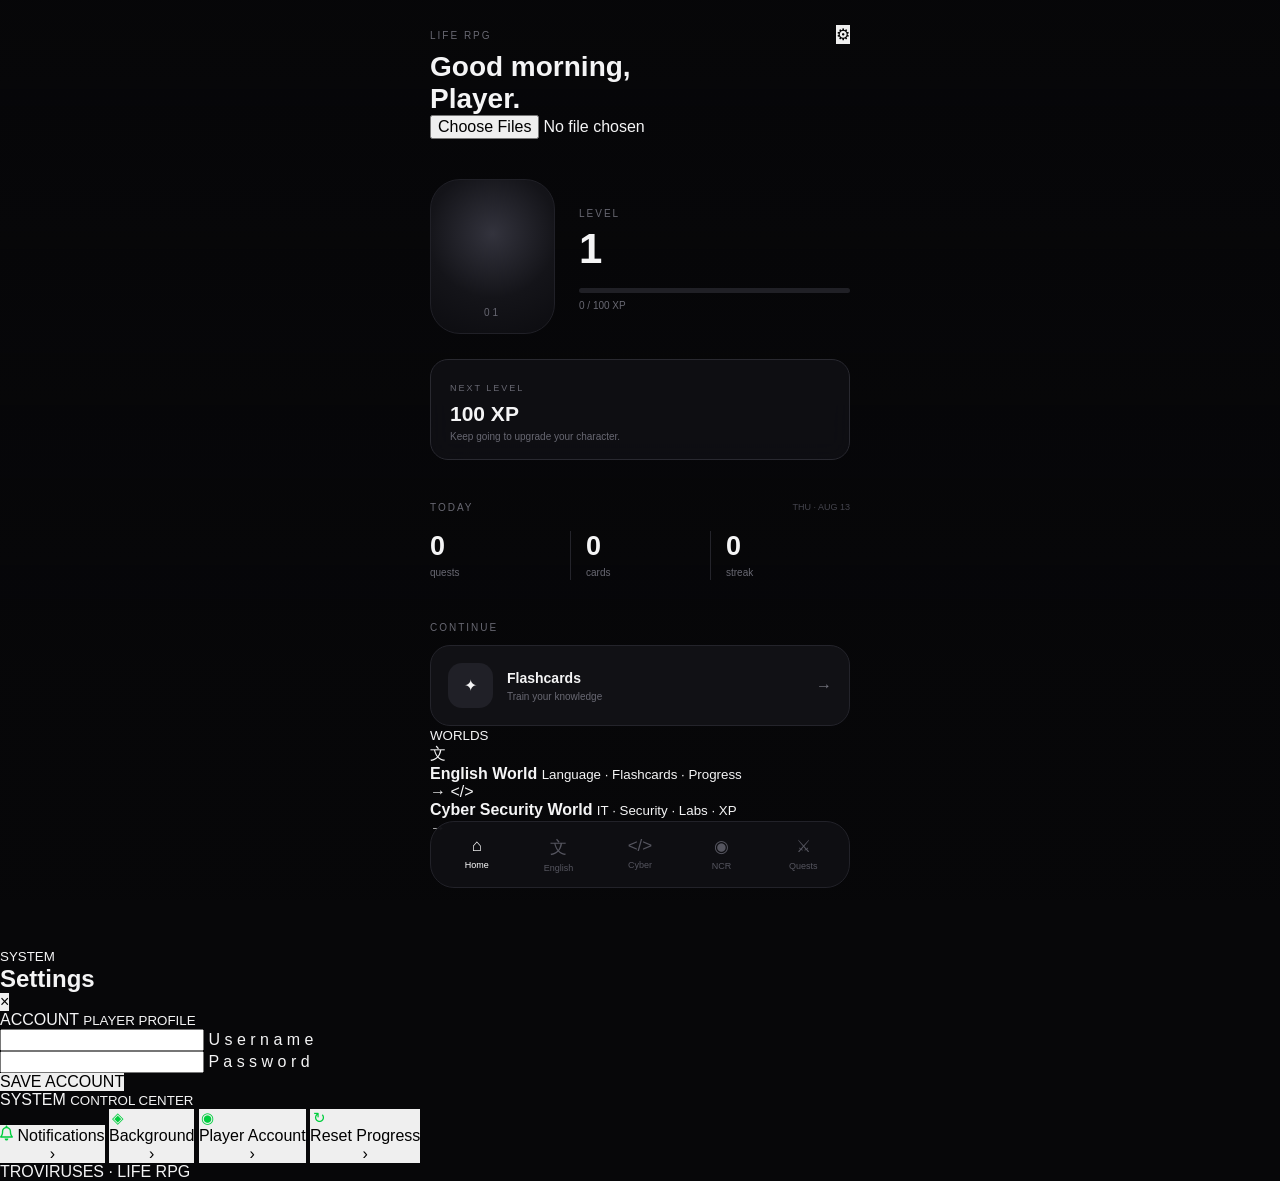
==== commit b8184993: "Refactor HTML structure and improve formatting" ====
--- a/index.html
+++ b/index.html
@@ -2,10 +2,18 @@
 <html lang="en">
 
 <head>
-    <meta charset="UTF-8">
-    <meta name="viewport" content="width=device-width, initial-scale=1">
-    <title>Life RPG</title>
-    <link rel="stylesheet" href="style.css">
+
+<meta charset="UTF-8">
+
+<meta
+    name="viewport"
+    content="width=device-width, initial-scale=1"
+>
+
+<title>Life RPG</title>
+
+<link rel="stylesheet" href="style.css">
+
 </head>
 
 <body>
@@ -13,435 +21,676 @@
 <div id="photoBg"></div>
 <div id="photoOverlay"></div>
 
+
 <div class="app">
 
+
 <header>
 
-    <div>
-        <small>LIFE RPG</small>
-        <h1>Good morning,<br>Player.</h1>
-    </div>
-
-    <div class="header-actions">
-
-        <button id="worldButton" class="round-button">
-            ◈
-        </button>
-
-        <button id="dashboardButton" class="round-button">
-            ⚙
-        </button>
-
-    </div>
+<div>
+
+<small>
+LIFE RPG
+</small>
+
+<h1>
+Good morning,<br>
+Player.
+</h1>
+
+</div>
+
+
+<button
+    id="settings"
+    class="settings-button"
+    aria-label="Settings"
+>
+⚙
+</button>
 
 </header>
 
 
+
+<!-- ================= PHOTO ================= -->
+
+<section class="photo-controls">
+
+<input
+    id="photoInput"
+    type="file"
+    accept="image/*"
+    multiple
+>
+
+<div id="photoTabs"></div>
+
+</section>
+
+
+
 <main>
 
+
+<!-- ================= CHARACTER ================= -->
+
 <section class="character">
 
-    <div class="avatar">
-        <span>01</span>
-    </div>
-
-    <div class="level">
-
-        <small>LEVEL</small>
-
-        <strong id="level">1</strong>
-
-        <div class="xp">
-            <div id="xpBar"></div>
-        </div>
-
-        <span id="xpText">0 / 100 XP</span>
-
-    </div>
-
-</section>
-
+<div class="avatar">
+
+<span>
+01
+</span>
+
+</div>
+
+
+<div class="level">
+
+<small>
+LEVEL
+</small>
+
+<strong id="level">
+1
+</strong>
+
+<div class="xp">
+
+<div id="xpBar"></div>
+
+</div>
+
+<span id="xpText">
+0 / 100 XP
+</span>
+
+</div>
+
+</section>
+
+
+
+<!-- ================= NEXT LEVEL ================= -->
 
 <section class="next-level">
 
-    <small>NEXT LEVEL</small>
-
-    <strong id="nextXP">100 XP</strong>
-
-    <p>Keep going to upgrade your character.</p>
-
-</section>
-
+<small>
+NEXT LEVEL
+</small>
+
+<strong id="nextXP">
+100 XP
+</strong>
+
+<p>
+Keep going to upgrade your character.
+</p>
+
+</section>
+
+
+
+<!-- ================= TODAY ================= -->
 
 <section class="today">
 
-    <div class="section-head">
-        <span>TODAY</span>
-        <small id="todayDate"></small>
-    </div>
-
-    <div class="today-row">
-
-        <div>
-            <strong id="questCount">0</strong>
-            <span>quests</span>
-        </div>
-
-        <div>
-            <strong id="cardCount">0</strong>
-            <span>cards</span>
-        </div>
-
-        <div>
-            <strong id="streakCount">0</strong>
-            <span>streak</span>
-        </div>
-
-    </div>
-
-</section>
-
-
-<section class="performance">
-
-    <div class="section-head">
-        <span>PERFORMANCE</span>
-        <small>LIVE</small>
-    </div>
-
-    <div class="performance-card">
-
-        <div class="performance-header">
-
-            <div class="performance-title">
-
-                <div class="performance-icon">
-                    ↗
-                </div>
-
-                <div>
-                    <strong id="chartTitle">XP Progress</strong>
-                    <span id="chartSubtitle">
-                        Your character growth
-                    </span>
-                </div>
-
-            </div>
-
-            <button id="chartSwitch">
-                XP <span>⌄</span>
-            </button>
-
-        </div>
-
-        <div class="chart-stats">
-
-            <div>
-                <small>VALUE</small>
-                <strong id="chartValue">0</strong>
-            </div>
-
-            <div>
-                <small>LEVEL</small>
-                <strong id="chartLevel">1</strong>
-            </div>
-
-        </div>
-
-        <div class="chart">
-
-            <div class="chart-bars">
-
-                <div class="chart-bar" style="--height:25%">
-                    <span></span>
-                </div>
-
-                <div class="chart-bar" style="--height:40%">
-                    <span></span>
-                </div>
-
-                <div class="chart-bar" style="--height:32%">
-                    <span></span>
-                </div>
-
-                <div class="chart-bar" style="--height:55%">
-                    <span></span>
-                </div>
-
-                <div class="chart-bar" style="--height:48%">
-                    <span></span>
-                </div>
-
-                <div class="chart-bar" style="--height:72%">
-                    <span></span>
-                </div>
-
-                <div class="chart-bar" style="--height:90%">
-                    <span></span>
-                </div>
-
-            </div>
-
-        </div>
-
-    </div>
-
-</section>
-
+<div class="section-head">
+
+<span>
+TODAY
+</span>
+
+<small>
+THU · AUG 13
+</small>
+
+</div>
+
+
+<div class="today-row">
+
+<div>
+
+<strong>
+0
+</strong>
+
+<span>
+quests
+</span>
+
+</div>
+
+
+<div>
+
+<strong>
+0
+</strong>
+
+<span>
+cards
+</span>
+
+</div>
+
+
+<div>
+
+<strong>
+0
+</strong>
+
+<span>
+streak
+</span>
+
+</div>
+
+</div>
+
+</section>
+
+
+
+<!-- ================= CONTINUE ================= -->
 
 <section class="continue">
 
-    <small>CONTINUE</small>
-
-    <a href="flashcards/flashcards.html">
-
-        <div class="learn-icon">
-            ✦
-        </div>
-
-        <div>
-            <strong>Flashcards</strong>
-            <span>Train your knowledge</span>
-        </div>
-
-        <b>→</b>
-
-    </a>
-
-</section>
-
-
-<section class="rival-card">
-
-    <div class="rival-title">
-        <span>RIVAL SYSTEM</span>
-        <small>ACTIVE</small>
-    </div>
-
-    <div class="rival-versus">
-
-        <div class="rival-player">
-            <strong>PLAYER</strong>
-            <span id="playerScore">0 XP</span>
-        </div>
-
-        <div class="versus">VS</div>
-
-        <div class="rival-player enemy">
-            <strong>RIVAL</strong>
-            <span id="rivalScore">0 XP</span>
-        </div>
-
-    </div>
-
-    <div class="rival-progress">
-        <div id="rivalProgress"></div>
-    </div>
-
-    <p id="rivalMessage">
-        You're perfectly tied.
-    </p>
-
-</section>
+<small>
+CONTINUE
+</small>
+
+
+<a href="flashcards/flashcards.html">
+
+<div class="learn-icon">
+✦
+</div>
+
+
+<div>
+
+<strong>
+Flashcards
+</strong>
+
+<span>
+Train your knowledge
+</span>
+
+</div>
+
+
+<b>
+→
+</b>
+
+</a>
+
+</section>
+
+
+
+<!-- ================= WORLDS ================= -->
+
+<section class="worlds">
+
+<small class="worlds-title">
+WORLDS
+</small>
+
+
+<div class="world-grid">
+
+
+<a
+    href="english/english.html"
+    class="world-card english-world"
+>
+
+<span class="world-icon">
+文
+</span>
+
+
+<div>
+
+<strong>
+English World
+</strong>
+
+<small>
+Language · Flashcards · Progress
+</small>
+
+</div>
+
+
+<b>
+→
+</b>
+
+</a>
+
+
+
+<a
+    href="cyber/cyber.html"
+    class="world-card cyber-world"
+>
+
+<span class="world-icon">
+&lt;/&gt;
+</span>
+
+
+<div>
+
+<strong>
+Cyber Security World
+</strong>
+
+<small>
+IT · Security · Labs · XP
+</small>
+
+</div>
+
+
+<b>
+→
+</b>
+
+</a>
+
+
+</div>
+
+</section>
+
 
 </main>
 
 
+
+<!-- ================= BOTTOM NAV ================= -->
+
 <nav>
 
-    <a class="active" href="index.html">
-        <span>⌂</span>
-        Home
-    </a>
-
-    <button id="worldNav">
-        <span>◈</span>
-        Worlds
-    </button>
-
-    <a href="flashcards/flashcards.html">
-        <span>✦</span>
-        Learn
-    </a>
-
-    <a href="flashcards/chat/chat.html">
-        <span>◉</span>
-        NCR
-    </a>
-
-    <a href="#">
-        <span>⚔</span>
-        Quests
-    </a>
+
+<a
+    class="active"
+    href="index.html"
+>
+
+<span>
+⌂
+</span>
+
+Home
+
+</a>
+
+
+
+<a
+    href="english/english.html"
+>
+
+<span>
+文
+</span>
+
+English
+
+</a>
+
+
+
+<a
+    href="cyber/cyber.html"
+>
+
+<span>
+&lt;/&gt;
+</span>
+
+Cyber
+
+</a>
+
+
+
+<a
+    href="flashcards/chat/chat.html"
+>
+
+<span>
+◉
+</span>
+
+NCR
+
+</a>
+
+
+
+<a href="#">
+
+<span>
+⚔
+</span>
+
+Quests
+
+</a>
+
 
 </nav>
 
 
-<!-- WORLDS -->
-
-<div id="worldMenu" class="overlay-menu">
-
-    <div class="menu-card">
-
-        <div class="menu-header">
-
-            <div>
-                <small>WORLDS</small>
-                <h2>Select World</h2>
-            </div>
-
-            <button id="closeWorlds">×</button>
-
-        </div>
-
-
-        <a href="english/english.html" class="menu-item english">
-
-            <span>文</span>
-
-            <div>
-                <strong>English World</strong>
-                <small>Language · Flashcards · XP</small>
-            </div>
-
-            <b>→</b>
-
-        </a>
-
-
-        <a href="cyber/cyber.html" class="menu-item cyber">
-
-            <span>&lt;/&gt;</span>
-
-            <div>
-                <strong>Cyber Sleuth World</strong>
-                <small>IT · Security · Labs · XP</small>
-            </div>
-
-            <b>→</b>
-
-        </a>
-
-    </div>
-
-</div>
-
-
-<!-- SETTINGS -->
-
-<div id="dashboardMenu" class="overlay-menu">
-
-    <div class="menu-card settings-card">
-
-        <div class="menu-header">
-
-            <div>
-                <small>SYSTEM</small>
-                <h2>Settings</h2>
-            </div>
-
-            <button id="closeDashboard">×</button>
-
-        </div>
-
-
-        <!-- NOTIFICATIONS -->
-
-        <button class="setting-button">
-
-            <svg class="setting-icon" viewBox="0 0 448 512">
-                <path d="M224 0c-17.7 0-32 14.3-32 32V49.9C119.5 61.4 64 124.2 64 200v33.4c0 45.4-15.5 89.5-43.8 124.9L5.3 377c-5.8 7.2-6.9 17.1-2.9 25.4S14.8 416 24 416H424c9.2 0 17.6-5.3 21.6-13.6s2.9-18.2-2.9-25.4l-14.9-18.6C399.5 322.9 384 278.8 384 233.4V200c0-75.8-55.5-138.6-128-150.1V32c0-17.7-14.3-32-32-32zm0 96h8c57.4 0 104 46.6 104 104v33.4c0 47.9 13.9 94.6 39.7 134.6H72.3C98.1 328 112 281.3 112 233.4V200c0-57.4 46.6-104 104-104h8zm64 352H224 160c0 17 6.7 33.3 18.7 45.3s28.3 18.7 45.3 18.7s33.3-6.7 45.3-18.7s18.7-28.3 18.7-45.3z"></path>
-            </svg>
-
-            Notifications
-
-            <div class="arrow">›</div>
-
-        </button>
-
-
-        <!-- BACKGROUND -->
-
-        <label class="setting-button">
-
-            <span class="setting-symbol">▣</span>
-
-            Background
-
-            <input
-                id="photoInput"
-                type="file"
-                accept="image/*"
-                multiple
-                hidden
-            >
-
-            <div class="arrow">›</div>
-
-        </label>
-
-
-        <!-- SOUND -->
-
-        <button
-            id="soundButton"
-            class="setting-button"
-        >
-
-            <span class="setting-symbol">♫</span>
-
-            Sound
-
-            <div class="setting-state">
-                ON
-            </div>
-
-            <div class="arrow">›</div>
-
-        </button>
-
-
-        <!-- THEME -->
-
-        <button
-            id="themeButton"
-            class="setting-button"
-        >
-
-            <span class="setting-symbol">◐</span>
-
-            Theme
-
-            <div class="setting-state">
-                DARK
-            </div>
-
-            <div class="arrow">›</div>
-
-        </button>
-
-
-        <!-- RESET -->
-
-        <button
-            id="resetProgress"
-            class="setting-button danger-setting"
-        >
-
-            <span class="setting-symbol">↻</span>
-
-            Reset Progress
-
-            <div class="arrow">›</div>
-
-        </button>
-
-    </div>
-
-</div>
+</div>
+
+
+
+<!-- ================================================= -->
+<!-- SETTINGS PANEL -->
+<!-- ================================================= -->
+
+<div
+    id="settingsOverlay"
+    class="settings-overlay"
+>
+
+<div
+    id="settingsPanel"
+    class="settings-panel"
+>
+
+
+<div class="settings-header">
+
+<div>
+
+<small>
+SYSTEM
+</small>
+
+<h2>
+Settings
+</h2>
+
+</div>
+
+
+<button
+    id="closeSettings"
+    class="close-settings"
+>
+×
+</button>
+
+</div>
+
+
+
+<!-- ================= ACCOUNT ================= -->
+
+<section class="settings-section">
+
+<div class="settings-section-title">
+
+<span>
+ACCOUNT
+</span>
+
+<small>
+PLAYER PROFILE
+</small>
+
+</div>
+
+
+
+<div class="login-form">
+
+
+<div class="form-control">
+
+<input
+    id="usernameInput"
+    type="text"
+    required
+    autocomplete="username"
+>
+
+<label>
+
+<span style="transition-delay:0ms">
+U
+</span>
+
+<span style="transition-delay:50ms">
+s
+</span>
+
+<span style="transition-delay:100ms">
+e
+</span>
+
+<span style="transition-delay:150ms">
+r
+</span>
+
+<span style="transition-delay:200ms">
+n
+</span>
+
+<span style="transition-delay:250ms">
+a
+</span>
+
+<span style="transition-delay:300ms">
+m
+</span>
+
+<span style="transition-delay:350ms">
+e
+</span>
+
+</label>
+
+</div>
+
+
+
+<div class="form-control">
+
+<input
+    id="passwordInput"
+    type="password"
+    required
+    autocomplete="new-password"
+>
+
+<label>
+
+<span style="transition-delay:0ms">
+P
+</span>
+
+<span style="transition-delay:50ms">
+a
+</span>
+
+<span style="transition-delay:100ms">
+s
+</span>
+
+<span style="transition-delay:150ms">
+s
+</span>
+
+<span style="transition-delay:200ms">
+w
+</span>
+
+<span style="transition-delay:250ms">
+o
+</span>
+
+<span style="transition-delay:300ms">
+r
+</span>
+
+<span style="transition-delay:350ms">
+d
+</span>
+
+</label>
+
+</div>
+
+
+<button
+    id="saveAccount"
+    class="save-account"
+>
+SAVE ACCOUNT
+</button>
+
+
+<p
+    id="accountStatus"
+    class="account-status"
+>
+</p>
+
+</div>
+
+</section>
+
+
+
+<!-- ================= SETTINGS BUTTONS ================= -->
+
+<section class="settings-section">
+
+<div class="settings-section-title">
+
+<span>
+SYSTEM
+</span>
+
+<small>
+CONTROL CENTER
+</small>
+
+</div>
+
+
+
+<button
+    class="setting-control"
+    id="notificationsButton"
+>
+
+<svg
+    class="setting-icon"
+    viewBox="0 0 448 512"
+>
+<path d="M224 0c-17.7 0-32 14.3-32 32V49.9C119.5 61.4 64 124.2 64 200v33.4c0 45.4-15.5 89.5-43.8 124.9L5.3 377c-5.8 7.2-6.9 17.1-2.9 25.4S14.8 416 24 416H424c9.2 0 17.6-5.3 21.6-13.6s2.9-18.2-2.9-25.4l-14.9-18.6C399.5 322.9 384 278.8 384 233.4V200c0-75.8-55.5-138.6-128-150.1V32c0-17.7-14.3-32-32-32zm0 96h8c57.4 0 104 46.6 104 104v33.4c0 47.9 13.9 94.6 39.7 134.6H72.3C98.1 328 112 281.3 112 233.4V200c0-57.4 46.6-104 104-104h8zm64 352H224 160c0 17 6.7 33.3 18.7 45.3s28.3 18.7 45.3 18.7s33.3-6.7 45.3-18.7s18.7-28.3 18.7-45.3z">
+</path>
+</svg>
+
+Notifications
+
+<div class="setting-arrow">
+›
+</div>
+
+</button>
+
+
+
+<button
+    class="setting-control"
+    id="backgroundButton"
+>
+
+<span class="setting-symbol">
+◈
+</span>
+
+Background
+
+<div class="setting-arrow">
+›
+</div>
+
+</button>
+
+
+
+<button
+    class="setting-control"
+    id="accountButton"
+>
+
+<span class="setting-symbol">
+◉
+</span>
+
+Player Account
+
+<div class="setting-arrow">
+›
+</div>
+
+</button>
+
+
+
+<button
+    class="setting-control"
+    id="resetButton"
+>
+
+<span class="setting-symbol">
+↻
+</span>
+
+Reset Progress
+
+<div class="setting-arrow">
+›
+</div>
+
+</button>
+
+
+</section>
+
+
+
+<div class="settings-footer">
+
+TROVIRUSES · LIFE RPG
+
+</div>
+
+
+</div>
+
+</div>
+
 
 
 <script src="script.js"></script>
 
 </body>
-          </html>
+
+</html>
--- a/style.css
+++ b/style.css
@@ -40,11 +40,6 @@
 a {
     text-decoration: none;
     color: inherit;
-}
-
-button,
-a {
-    -webkit-tap-highlight-color: transparent;
 }
 
 
@@ -76,7 +71,7 @@
 /* APP */
 
 .app {
-    width: min(460px, 100%);
+    width: min(460px,100%);
     min-height: 100vh;
     margin: auto;
     padding: 25px 20px 110px;
@@ -113,12 +108,12 @@
 .round-button {
     width: 38px;
     height: 38px;
+    display: grid;
+    place-items: center;
+    border: 1px solid #25252c;
     border-radius: 50%;
-    border: 1px solid #25252c;
     background: rgba(16,16,20,.9);
     color: #aaaab2;
-    display: grid;
-    place-items: center;
     transition: .2s ease;
 }
 
@@ -189,7 +184,6 @@
     width: 0;
     height: 100%;
     background: #eeeef0;
-    transition: .4s ease;
 }
 
 .level > span {
@@ -278,30 +272,14 @@
 /* PERFORMANCE */
 
 .performance-card {
-    position: relative;
     margin-top: 14px;
     padding: 18px;
     border: 1px solid var(--border);
     border-radius: 20px;
     background: #101014;
-    overflow: hidden;
-}
-
-.performance-card::before {
-    content: "";
-    position: absolute;
-    inset: 0;
-    background:
-        linear-gradient(
-            120deg,
-            rgba(120,80,255,.12),
-            transparent 45%
-        );
-    pointer-events: none;
 }
 
 .performance-header {
-    position: relative;
     display: flex;
     justify-content: space-between;
     align-items: center;
@@ -347,7 +325,6 @@
 }
 
 .chart-stats {
-    position: relative;
     display: grid;
     grid-template-columns: 1fr 1fr;
     gap: 10px;
@@ -373,7 +350,6 @@
 }
 
 .chart {
-    position: relative;
     height: 105px;
     margin-top: 14px;
     padding: 10px 8px 0;
@@ -400,7 +376,6 @@
     max-width: 18px;
     height: var(--height);
     border-radius: 5px 5px 2px 2px;
-    background: rgba(99,91,255,.22);
 }
 
 .chart-bar span {
@@ -427,17 +402,11 @@
     border: 1px solid var(--border);
     border-radius: 20px;
     background: #111115;
-    transition: .2s ease;
-}
-
-.continue a:hover {
-    transform: translateY(-2px);
 }
 
 .learn-icon {
     width: 45px;
     height: 45px;
-    flex-shrink: 0;
     display: grid;
     place-items: center;
     border-radius: 14px;
@@ -538,7 +507,6 @@
     width: 50%;
     height: 100%;
     background: linear-gradient(90deg,#3a3dff,#ff2929);
-    transition: .5s ease;
 }
 
 .rival-card p {
@@ -588,7 +556,7 @@
 }
 
 
-/* MENUS */
+/* OVERLAY */
 
 .overlay-menu {
     position: fixed;
@@ -598,7 +566,7 @@
     align-items: flex-end;
     justify-content: center;
     padding: 15px;
-    background: rgba(0,0,0,.55);
+    background: rgba(0,0,0,.6);
     backdrop-filter: blur(8px);
     opacity: 0;
     pointer-events: none;
@@ -652,7 +620,7 @@
 }
 
 
-/* WORLD ITEMS */
+/* WORLDS */
 
 .menu-item {
     display: flex;
@@ -670,10 +638,8 @@
     height: 42px;
     display: grid;
     place-items: center;
-    flex-shrink: 0;
     border-radius: 14px;
     background: #202027;
-    font-size: 17px;
 }
 
 .menu-item div {
@@ -709,57 +675,100 @@
 }
 
 
-/* SETTINGS */
-
-.setting-row {
+/* =========================
+   SETTINGS UI
+========================= */
+
+.settings-card {
+    padding-bottom: 22px;
+}
+
+.setting-button {
+    width: 100%;
+    min-height: 48px;
     display: flex;
     align-items: center;
-    justify-content: space-between;
-    gap: 15px;
-    padding: 15px;
-    border: 1px solid var(--border);
-    border-radius: 17px;
-    background: #15151a;
-}
-
-.setting-row strong,
-.setting-row small {
-    display: block;
-}
-
-.setting-row strong {
-    font-size: 12px;
-}
-
-.setting-row small {
-    margin-top: 4px;
-    color: var(--muted);
-    font-size: 9px;
-}
-
-#photoInput {
-    width: 90px;
-    color: transparent;
-    font-size: 0;
-}
-
-#photoInput::file-selector-button {
-    padding: 8px;
-    border: 0;
+    justify-content: flex-start;
+    gap: 10px;
+    padding: 0 15px;
+    margin-top: 9px;
     border-radius: 10px;
-    background: #24242c;
+    border: none;
+    position: relative;
+    background: #424242;
     color: white;
-    font-size: 9px;
-}
-
-.danger-button {
-    width: 100%;
-    margin-top: 10px;
-    padding: 13px;
-    border-radius: 15px;
-    background: #241316;
-    color: #ff6677;
-    font-size: 11px;
+    text-align: left;
+    transition-duration: .2s;
+}
+
+.setting-button:hover {
+    background: #4d4d4d;
+}
+
+.setting-button:active {
+    transform: translate(1px,1px);
+}
+
+.setting-icon {
+    width: 13px;
+    height: 16px;
+}
+
+.setting-icon path {
+    fill: rgb(0,206,62);
+}
+
+.setting-symbol {
+    width: 18px;
+    display: grid;
+    place-items: center;
+    color: rgb(0,206,62);
+    font-size: 15px;
+}
+
+.arrow {
+    position: absolute;
+    right: 0;
+    width: 30px;
+    height: 100%;
+    display: flex;
+    align-items: center;
+    justify-content: center;
+    font-size: 18px;
+}
+
+.setting-button:hover .arrow {
+    animation: slide-right .6s ease-out both;
+}
+
+.setting-state {
+    position: absolute;
+    right: 27px;
+    color: #8d8d93;
+    font-size: 8px;
+    letter-spacing: 1px;
+}
+
+.danger-setting {
+    color: #ff6b78;
+}
+
+.danger-setting .setting-symbol {
+    color: #ff4d5f;
+}
+
+@keyframes slide-right {
+
+    0% {
+        transform: translateX(-10px);
+        opacity: 0;
+    }
+
+    100% {
+        transform: translateX(0);
+        opacity: 1;
+    }
+
 }
 
 
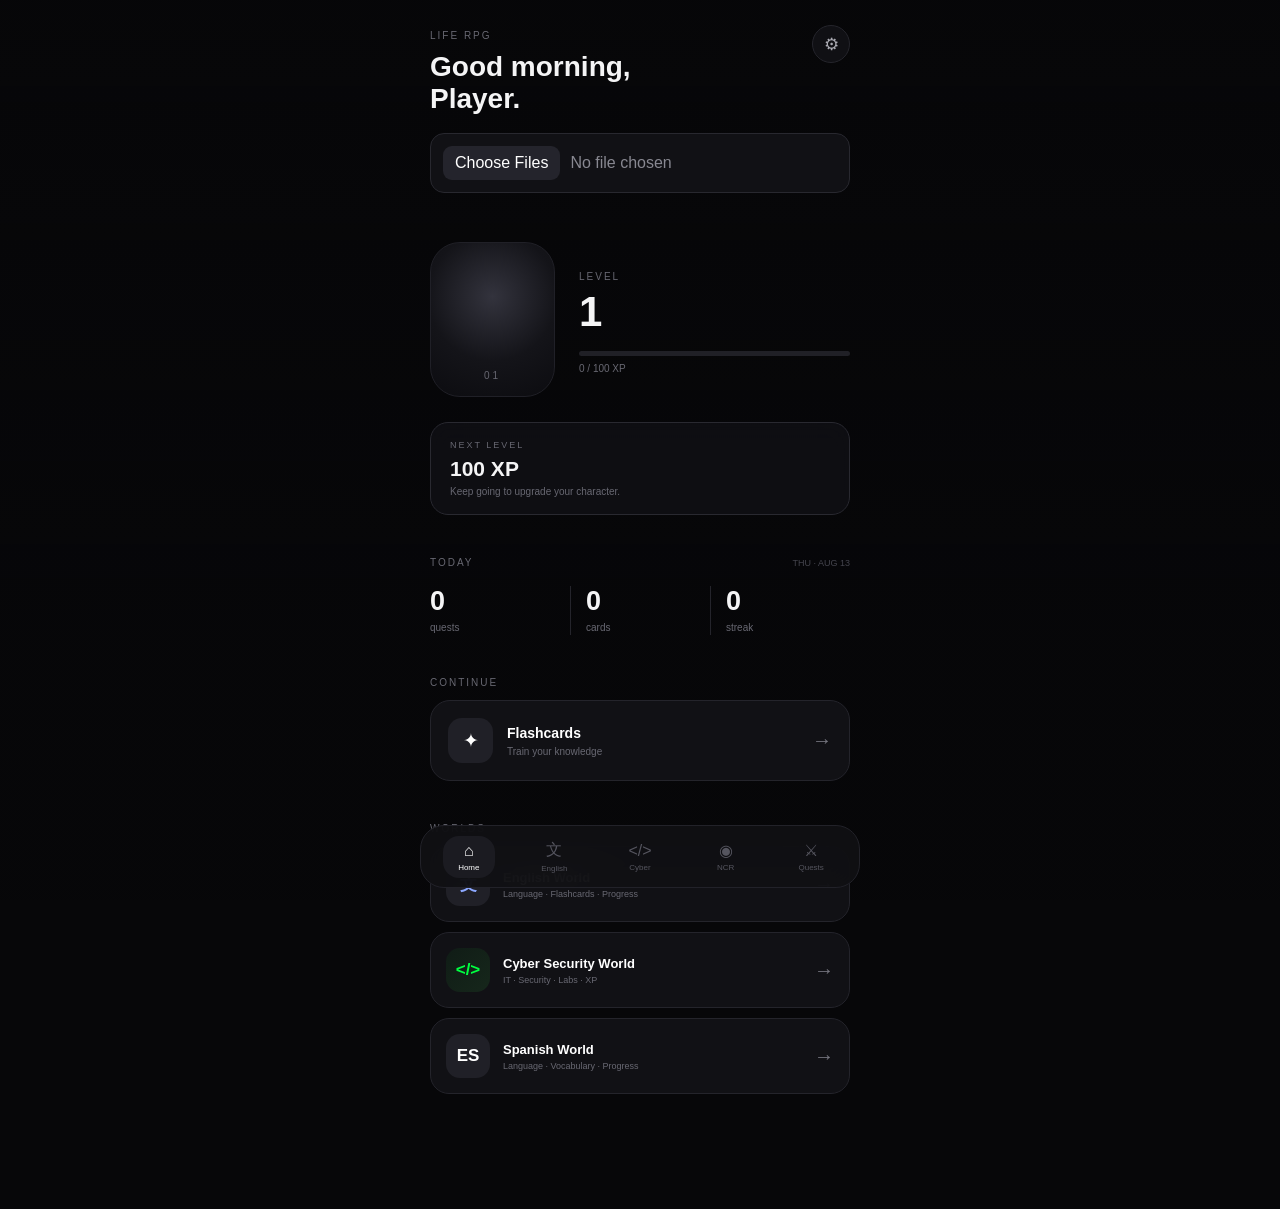
==== commit 49ede62e: "Update index.html" ====
--- a/index.html
+++ b/index.html
@@ -236,85 +236,102 @@
 
 <!-- ================= WORLDS ================= -->
 
+    <!-- ================= WORLDS ================= -->
+
 <section class="worlds">
 
-<small class="worlds-title">
-WORLDS
-</small>
-
-
-<div class="world-grid">
-
-
-<a
-    href="english/english.html"
-    class="world-card english-world"
->
-
-<span class="world-icon">
-文
-</span>
-
-
-<div>
-
-<strong>
-English World
-</strong>
-
-<small>
-Language · Flashcards · Progress
-</small>
-
-</div>
-
-
-<b>
-→
-</b>
-
-</a>
-
-
-
-<a
-    href="cyber/cyber.html"
-    class="world-card cyber-world"
->
-
-<span class="world-icon">
-&lt;/&gt;
-</span>
-
-
-<div>
-
-<strong>
-Cyber Security World
-</strong>
-
-<small>
-IT · Security · Labs · XP
-</small>
-
-</div>
-
-
-<b>
-→
-</b>
-
-</a>
-
-
-</div>
+    <small class="worlds-title">
+        WORLDS
+    </small>
+
+    <div class="world-grid">
+
+        <!-- ENGLISH -->
+
+        <a
+            href="english/english.html"
+            class="world-card english-world"
+        >
+
+            <span class="world-icon">
+                文
+            </span>
+
+            <div>
+                <strong>
+                    English World
+                </strong>
+
+                <small>
+                    Language · Flashcards · Progress
+                </small>
+            </div>
+
+            <b>
+                →
+            </b>
+
+        </a>
+
+
+        <!-- CYBER SECURITY -->
+
+        <a
+            href="cyber/cyber.html"
+            class="world-card cyber-world"
+        >
+
+            <span class="world-icon">
+                &lt;/&gt;
+            </span>
+
+            <div>
+                <strong>
+                    Cyber Security World
+                </strong>
+
+                <small>
+                    IT · Security · Labs · XP
+                </small>
+            </div>
+
+            <b>
+                →
+            </b>
+
+        </a>
+
+
+        <!-- SPANISH -->
+
+        <a
+            href="spanish/spanish.html"
+            class="world-card spanish-world"
+        >
+
+            <span class="world-icon">
+                ES
+            </span>
+
+            <div>
+                <strong>
+                    Spanish World
+                </strong>
+
+                <small>
+                    Language · Vocabulary · Progress
+                </small>
+            </div>
+
+            <b>
+                →
+            </b>
+
+        </a>
+
+    </div>
 
 </section>
-
-
-</main>
-
-
 
 <!-- ================= BOTTOM NAV ================= -->
 
--- a/style.css
+++ b/style.css
@@ -7,11 +7,12 @@
 :root {
     --bg: #070709;
     --panel: #111115;
-    --panel2: #15151a;
+    --panel-2: #15151a;
     --border: #24242b;
     --text: #f4f4f5;
     --muted: #686872;
     --dim: #45454e;
+    --white: #eeeef0;
 }
 
 html {
@@ -34,51 +35,55 @@
 
 button {
     border: 0;
-    cursor: pointer;
-}
-
+}
+
+button,
 a {
-    text-decoration: none;
-    color: inherit;
-}
-
-
-/* BACKGROUND */
+    -webkit-tap-highlight-color: transparent;
+}
+
+
+
+/* ================= BACKGROUND ================= */
 
 #photoBg {
     position: fixed;
     inset: 0;
-    z-index: -3;
     background-position: center;
     background-size: cover;
+    background-repeat: no-repeat;
     opacity: 0;
-    transition: .8s ease;
+    transition: opacity .8s ease;
+    z-index: -3;
 }
 
 #photoOverlay {
     position: fixed;
     inset: 0;
-    z-index: -2;
     background:
         linear-gradient(
             180deg,
             rgba(7,7,9,.35),
-            rgba(7,7,9,.96) 75%
+            rgba(7,7,9,.94) 70%
         );
-}
-
-
-/* APP */
+    z-index: -2;
+}
+
+
+
+/* ================= APP ================= */
 
 .app {
-    width: min(460px,100%);
+    position: relative;
+    width: min(460px, 100%);
     min-height: 100vh;
     margin: auto;
-    padding: 25px 20px 110px;
-}
-
-
-/* HEADER */
+    padding: 25px 20px 115px;
+}
+
+
+
+/* ================= HEADER ================= */
 
 header {
     display: flex;
@@ -100,48 +105,127 @@
     line-height: 1.15;
 }
 
-.header-actions {
-    display: flex;
-    gap: 8px;
-}
-
-.round-button {
+.settings-button {
     width: 38px;
     height: 38px;
+
     display: grid;
     place-items: center;
+
     border: 1px solid #25252c;
     border-radius: 50%;
-    background: rgba(16,16,20,.9);
+
+    background: #101014;
     color: #aaaab2;
-    transition: .2s ease;
-}
-
-.round-button:hover {
+
+    font-size: 17px;
+
+    cursor: pointer;
+
+    transition:
+        transform .25s ease,
+        background .2s ease,
+        color .2s ease;
+}
+
+.settings-button:hover {
+    background: #18181e;
     color: white;
-    background: #1a1a20;
-    transform: translateY(-2px);
-}
-
-
-/* CHARACTER */
+    transform: rotate(45deg);
+}
+
+
+
+/* ================= PHOTO ================= */
+
+.photo-controls {
+    margin-top: 18px;
+}
+
+#photoInput {
+    display: block;
+    width: 100%;
+    padding: 12px;
+
+    border: 1px solid #28282f;
+    border-radius: 14px;
+
+    background: #111115;
+    color: #888891;
+}
+
+#photoInput::file-selector-button {
+    margin-right: 10px;
+    padding: 8px 12px;
+
+    border: 0;
+    border-radius: 9px;
+
+    background: #24242c;
+    color: #fff;
+
+    cursor: pointer;
+}
+
+#photoTabs {
+    display: flex;
+    gap: 7px;
+
+    margin-top: 9px;
+
+    overflow-x: auto;
+    scrollbar-width: none;
+}
+
+#photoTabs::-webkit-scrollbar {
+    display: none;
+}
+
+.photo-tab {
+    flex: 0 0 auto;
+
+    width: 42px;
+    height: 42px;
+
+    border-radius: 12px;
+    border: 2px solid transparent;
+
+    background-size: cover;
+    background-position: center;
+
+    cursor: pointer;
+}
+
+.photo-tab.active {
+    border-color: #fff;
+}
+
+
+
+/* ================= CHARACTER ================= */
 
 .character {
     display: flex;
     align-items: center;
+
     gap: 24px;
+
     margin-top: 40px;
 }
 
 .avatar {
     width: 125px;
     height: 155px;
+
     flex-shrink: 0;
+
     display: grid;
     place-items: end center;
+
     padding-bottom: 15px;
+
     border-radius: 30px;
-    border: 1px solid #202027;
+
     background:
         radial-gradient(
             circle at 50% 35%,
@@ -149,6 +233,8 @@
             #141419 55%,
             #0c0c10
         );
+
+    border: 1px solid #202027;
 }
 
 .avatar span {
@@ -169,88 +255,115 @@
 
 .level strong {
     display: block;
+
     margin: 4px 0 15px;
+
     font-size: 42px;
 }
 
 .xp {
     height: 5px;
+
     overflow: hidden;
+
     border-radius: 10px;
+
     background: #202026;
 }
 
 #xpBar {
-    width: 0;
+    width: 0%;
     height: 100%;
+
     background: #eeeef0;
+
+    transition: width .4s ease;
 }
 
 .level > span {
     display: block;
+
     margin-top: 7px;
+
     color: var(--muted);
     font-size: 10px;
 }
 
 
-/* NEXT LEVEL */
+
+/* ================= NEXT LEVEL ================= */
 
 .next-level {
     margin-top: 25px;
+
     padding: 17px 19px;
+
     border: 1px solid #292930;
     border-radius: 18px;
+
     background: rgba(17,17,21,.82);
+
     backdrop-filter: blur(12px);
 }
 
 .next-level small {
+    display: block;
+
     color: var(--muted);
+
     font-size: 9px;
     letter-spacing: 2px;
 }
 
 .next-level strong {
     display: block;
+
     margin-top: 7px;
+
     font-size: 21px;
 }
 
 .next-level p {
     margin-top: 5px;
+
     color: var(--muted);
+
     font-size: 10px;
 }
 
 
-/* TODAY */
+
+/* ================= TODAY ================= */
 
 .today,
-.performance,
-.continue {
+.continue,
+.worlds {
     margin-top: 42px;
 }
 
 .section-head {
     display: flex;
+    align-items: center;
     justify-content: space-between;
 }
 
 .section-head small {
-    color: var(--dim);
+    color: #45454e;
     font-size: 9px;
 }
 
 .today-row {
     display: grid;
+
     grid-template-columns: repeat(3,1fr);
+
     margin-top: 18px;
 }
 
 .today-row div {
     padding-left: 15px;
-    border-left: 1px solid var(--border);
+
+    border-left: 1px solid #24242b;
 }
 
 .today-row div:first-child {
@@ -260,6 +373,7 @@
 
 .today-row strong {
     display: block;
+
     font-size: 27px;
 }
 
@@ -269,492 +383,479 @@
 }
 
 
-/* PERFORMANCE */
-
-.performance-card {
-    margin-top: 14px;
-    padding: 18px;
-    border: 1px solid var(--border);
+
+/* ================= CONTINUE ================= */
+
+.continue > small {
+    display: block;
+
+    margin-bottom: 12px;
+}
+
+.continue a {
+    display: flex;
+    align-items: center;
+
+    gap: 14px;
+
+    margin-bottom: 10px;
+
+    padding: 17px;
+
+    border: 1px solid #24242b;
     border-radius: 20px;
-    background: #101014;
-}
-
-.performance-header {
-    display: flex;
-    justify-content: space-between;
-    align-items: center;
-}
-
-.performance-title {
-    display: flex;
-    align-items: center;
-    gap: 10px;
-}
-
-.performance-icon {
-    width: 34px;
-    height: 34px;
-    display: grid;
-    place-items: center;
-    border-radius: 10px;
-    background: linear-gradient(135deg,#635bff,#9b5cff);
-}
-
-.performance-title strong,
-.performance-title span {
-    display: block;
-}
-
-.performance-title strong {
-    font-size: 13px;
-}
-
-.performance-title span {
-    margin-top: 3px;
-    color: var(--muted);
-    font-size: 9px;
-}
-
-#chartSwitch {
-    padding: 7px 10px;
-    border: 1px solid #292930;
-    border-radius: 999px;
-    background: #17171c;
-    color: #aaaab2;
-    font-size: 8px;
-}
-
-.chart-stats {
-    display: grid;
-    grid-template-columns: 1fr 1fr;
-    gap: 10px;
-    margin-top: 16px;
-}
-
-.chart-stats > div {
-    padding: 11px;
-    border-radius: 11px;
-    background: #15151b;
-}
-
-.chart-stats small {
-    display: block;
-    color: var(--muted);
-    font-size: 8px;
-}
-
-.chart-stats strong {
-    display: block;
-    margin-top: 5px;
-    font-size: 19px;
-}
-
-.chart {
-    height: 105px;
-    margin-top: 14px;
-    padding: 10px 8px 0;
-    border-radius: 12px;
-    background:
-        repeating-linear-gradient(
-            to bottom,
-            transparent 0,
-            transparent 25px,
-            #202028 26px
-        );
-}
-
-.chart-bars {
-    height: 100%;
-    display: flex;
-    align-items: flex-end;
-    justify-content: space-between;
-    gap: 7px;
-}
-
-.chart-bar {
-    width: 100%;
-    max-width: 18px;
-    height: var(--height);
-    border-radius: 5px 5px 2px 2px;
-}
-
-.chart-bar span {
-    display: block;
-    width: 100%;
-    height: 100%;
-    border-radius: inherit;
-    background: linear-gradient(to top,#635bff,#9b5cff);
-}
-
-
-/* CONTINUE */
-
-.continue > small {
-    display: block;
-    margin-bottom: 12px;
-}
-
-.continue a {
-    display: flex;
-    align-items: center;
-    gap: 14px;
-    padding: 17px;
-    border: 1px solid var(--border);
-    border-radius: 20px;
+
     background: #111115;
+
+    color: white;
+
+    text-decoration: none;
+
+    transition: .2s ease;
+}
+
+.continue a:hover {
+    transform: translateY(-2px);
+
+    border-color: #383842;
 }
 
 .learn-icon {
     width: 45px;
     height: 45px;
+
+    flex-shrink: 0;
+
     display: grid;
     place-items: center;
+
     border-radius: 14px;
+
     background: #202027;
+
+    font-size: 19px;
 }
 
 .continue a div:nth-child(2) {
     flex: 1;
 }
 
-.continue strong,
+.continue strong {
+    display: block;
+
+    font-size: 14px;
+}
+
 .continue span {
     display: block;
-}
-
-.continue strong {
-    font-size: 14px;
-}
-
-.continue span {
+
     margin-top: 5px;
+
     color: var(--muted);
+
     font-size: 10px;
 }
 
 .continue b {
     color: #777780;
-}
-
-
-/* RIVAL */
-
-.rival-card {
-    margin-top: 30px;
-    padding: 20px;
-    border: 1px solid var(--border);
-    border-radius: 20px;
-    background: linear-gradient(145deg,#15151a,#0d0d10);
-}
-
-.rival-title {
-    display: flex;
-    justify-content: space-between;
-}
-
-.rival-title span {
+    font-size: 20px;
+}
+
+
+
+/* ================= WORLDS ================= */
+
+.worlds-title {
+    display: block;
+
     color: var(--muted);
+
     font-size: 10px;
     letter-spacing: 2px;
-}
-
-.rival-title small {
-    color: var(--dim);
-    font-size: 8px;
-}
-
-.rival-versus {
+
+    margin-bottom: 12px;
+}
+
+.world-grid {
+    display: grid;
+
+    gap: 10px;
+}
+
+.world-card {
     display: flex;
     align-items: center;
-    justify-content: space-between;
-    margin-top: 22px;
-}
-
-.rival-player {
-    display: flex;
-    flex-direction: column;
-    gap: 5px;
-}
-
-.rival-player strong {
+
+    gap: 13px;
+
+    padding: 15px;
+
+    border: 1px solid #24242b;
+    border-radius: 19px;
+
+    background: #111115;
+
+    color: white;
+
+    text-decoration: none;
+
+    transition:
+        transform .2s ease,
+        border-color .2s ease;
+}
+
+.world-card:hover {
+    transform: translateY(-2px);
+
+    border-color: #41414a;
+}
+
+.world-icon {
+    width: 44px;
+    height: 44px;
+
+    flex-shrink: 0;
+
+    display: grid;
+    place-items: center;
+
+    border-radius: 14px;
+
+    background: #202027;
+
+    font-size: 17px;
+    font-weight: bold;
+}
+
+.english-world .world-icon {
+    color: #8ca8ff;
+}
+
+.cyber-world .world-icon {
+    color: #00ff41;
+
+    background:
+        linear-gradient(
+            135deg,
+            #101c16,
+            #16271b
+        );
+}
+
+.world-card div {
+    flex: 1;
+}
+
+.world-card strong {
+    display: block;
+
     font-size: 13px;
 }
 
-.rival-player span {
+.world-card small {
+    display: block;
+
+    margin-top: 4px;
+
     color: var(--muted);
-    font-size: 11px;
-}
-
-.rival-player.enemy {
-    text-align: right;
-}
-
-.versus {
-    color: #55555f;
-    font-size: 11px;
-    font-weight: bold;
-}
-
-.rival-progress {
-    height: 5px;
-    margin-top: 20px;
-    overflow: hidden;
-    border-radius: 10px;
-    background: #24242b;
-}
-
-#rivalProgress {
-    width: 50%;
-    height: 100%;
-    background: linear-gradient(90deg,#3a3dff,#ff2929);
-}
-
-.rival-card p {
-    margin-top: 10px;
-    color: #55555f;
-    font-size: 10px;
-}
-
-
-/* NAV */
+
+    font-size: 9px;
+}
+
+.world-card b {
+    color: #777780;
+
+    font-size: 20px;
+}
+
+
+
+/* ================= NAV ================= */
 
 nav {
     position: fixed;
+
     bottom: 12px;
     left: 50%;
+
     z-index: 100;
-    width: min(420px,calc(100% - 30px));
-    display: flex;
+
+    width: min(
+        440px,
+        calc(100% - 24px)
+    );
+
+    display: flex;
+    align-items: center;
     justify-content: space-around;
-    padding: 9px 5px;
+
+    padding: 8px 5px;
+
     transform: translateX(-50%);
+
     border: 1px solid #222229;
+
     border-radius: 24px;
-    background: #101014ee;
+
+    background: #101014eF;
+
     backdrop-filter: blur(18px);
 }
 
-nav a,
-nav button {
-    min-width: 50px;
-    padding: 5px 7px;
-    border-radius: 15px;
-    background: transparent;
+nav a {
+    min-width: 52px;
+
+    padding: 6px 5px;
+
+    border-radius: 16px;
+
     color: #55555f;
-    font-size: 9px;
+
+    text-decoration: none;
+
+    font-size: 8px;
+
     text-align: center;
+
+    transition:
+        background .2s ease,
+        color .2s ease,
+        transform .2s ease;
+}
+
+nav a:hover {
+    color: #aaaab2;
 }
 
 nav a.active {
-    color: white;
+    color: #fff;
+
+    background: #1b1b21;
 }
 
 nav span {
     display: block;
-    margin-bottom: 4px;
-    font-size: 17px;
-}
-
-
-/* OVERLAY */
-
-.overlay-menu {
+
+    margin-bottom: 3px;
+
+    font-size: 16px;
+}
+
+
+
+/* ================================================= */
+/* SETTINGS OVERLAY */
+/* ================================================= */
+
+.settings-overlay {
     position: fixed;
+
     inset: 0;
-    z-index: 200;
+
+    z-index: 500;
+
     display: flex;
     align-items: flex-end;
     justify-content: center;
-    padding: 15px;
-    background: rgba(0,0,0,.6);
+
+    padding: 12px;
+
+    background: rgba(0,0,0,.65);
+
     backdrop-filter: blur(8px);
+
     opacity: 0;
-    pointer-events: none;
-    transition: .25s ease;
-}
-
-.overlay-menu.open {
+    visibility: hidden;
+
+    transition:
+        opacity .25s ease,
+        visibility .25s ease;
+}
+
+.settings-overlay.open {
     opacity: 1;
-    pointer-events: auto;
-}
-
-.menu-card {
-    width: min(430px,100%);
-    padding: 20px;
+    visibility: visible;
+}
+
+
+
+/* ================= SETTINGS PANEL ================= */
+
+.settings-panel {
+    width: min(460px, 100%);
+
+    max-height: 90vh;
+
+    overflow-y: auto;
+
+    padding: 22px 18px 25px;
+
     border: 1px solid #292930;
-    border-radius: 26px;
-    background: #101014;
+
+    border-radius: 28px 28px 20px 20px;
+
+    background:
+        linear-gradient(
+            180deg,
+            #15151a,
+            #0d0d10
+        );
+
+    box-shadow:
+        0 -20px 70px rgba(0,0,0,.6);
+
     transform: translateY(30px);
-    transition: .25s ease;
-}
-
-.overlay-menu.open .menu-card {
+
+    transition: transform .3s ease;
+}
+
+.settings-overlay.open .settings-panel {
     transform: translateY(0);
 }
 
-.menu-header {
-    display: flex;
-    align-items: center;
+.settings-header {
+    display: flex;
+    align-items: flex-start;
     justify-content: space-between;
-    margin-bottom: 18px;
-}
-
-.menu-header small {
+
+    margin-bottom: 25px;
+}
+
+.settings-header small {
     color: var(--muted);
+
     font-size: 9px;
     letter-spacing: 2px;
 }
 
-.menu-header h2 {
+.settings-header h2 {
     margin-top: 5px;
-    font-size: 22px;
-}
-
-.menu-header button {
-    width: 34px;
-    height: 34px;
-    border-radius: 50%;
-    background: #1b1b20;
-    color: #aaaab2;
-    font-size: 20px;
-}
-
-
-/* WORLDS */
-
-.menu-item {
-    display: flex;
-    align-items: center;
-    gap: 13px;
-    margin-top: 10px;
-    padding: 14px;
-    border: 1px solid var(--border);
-    border-radius: 18px;
-    background: #15151a;
-}
-
-.menu-item > span {
-    width: 42px;
-    height: 42px;
+
+    font-size: 25px;
+}
+
+.close-settings {
+    width: 35px;
+    height: 35px;
+
     display: grid;
     place-items: center;
-    border-radius: 14px;
+
+    border-radius: 50%;
+
     background: #202027;
-}
-
-.menu-item div {
-    flex: 1;
-}
-
-.menu-item strong,
-.menu-item small {
-    display: block;
-}
-
-.menu-item strong {
-    font-size: 13px;
-}
-
-.menu-item small {
-    margin-top: 4px;
-    color: var(--muted);
-    font-size: 9px;
-}
-
-.menu-item b {
-    color: #777780;
-}
-
-.menu-item.cyber > span {
-    color: #00ff41;
-    background: #101c16;
-}
-
-.menu-item.english > span {
-    color: #9b8cff;
-}
-
-
-/* =========================
-   SETTINGS UI
-========================= */
-
-.settings-card {
-    padding-bottom: 22px;
-}
-
-.setting-button {
+
+    color: #aaaab2;
+
+    font-size: 22px;
+
+    cursor: pointer;
+}
+
+
+
+/* ================= SETTINGS SECTION ================= */
+
+.settings-section {
+    margin-top: 25px;
+}
+
+.settings-section-title {
+    display: flex;
+    justify-content: space-between;
+    align-items: center;
+
+    margin-bottom: 12px;
+}
+
+.settings-section-title span {
+    color: #dcdce0;
+
+    font-size: 10px;
+    letter-spacing: 2px;
+}
+
+.settings-section-title small {
+    color: #45454e;
+
+    font-size: 8px;
+}
+
+
+
+/* ================= UIVERSE STYLE BUTTON ================= */
+
+.setting-control {
+    position: relative;
+
     width: 100%;
-    min-height: 48px;
+    height: 45px;
+
     display: flex;
     align-items: center;
     justify-content: flex-start;
-    gap: 10px;
+
+    gap: 12px;
+
+    margin-top: 9px;
+
     padding: 0 15px;
-    margin-top: 9px;
-    border-radius: 10px;
-    border: none;
-    position: relative;
-    background: #424242;
+
+    border-radius: 14px;
+
+    background-color: #1d1d21;
+
     color: white;
-    text-align: left;
+
+    cursor: pointer;
+
     transition-duration: .2s;
 }
 
-.setting-button:hover {
-    background: #4d4d4d;
-}
-
-.setting-button:active {
+.setting-control:hover {
+    background-color: #28282d;
+}
+
+.setting-control:active {
     transform: translate(1px,1px);
 }
 
 .setting-icon {
-    width: 13px;
-    height: 16px;
+    width: 15px;
+    height: 15px;
 }
 
 .setting-icon path {
-    fill: rgb(0,206,62);
+    fill: #00ce3e;
 }
 
 .setting-symbol {
-    width: 18px;
-    display: grid;
-    place-items: center;
-    color: rgb(0,206,62);
-    font-size: 15px;
-}
-
-.arrow {
+    width: 15px;
+
+    color: #00ce3e;
+
+    text-align: center;
+
+    font-size: 16px;
+}
+
+.setting-arrow {
     position: absolute;
-    right: 0;
+
+    right: 5px;
+
     width: 30px;
     height: 100%;
+
     display: flex;
     align-items: center;
     justify-content: center;
-    font-size: 18px;
-}
-
-.setting-button:hover .arrow {
+
+    font-size: 20px;
+}
+
+.setting-control:hover .setting-arrow {
     animation: slide-right .6s ease-out both;
-}
-
-.setting-state {
-    position: absolute;
-    right: 27px;
-    color: #8d8d93;
-    font-size: 8px;
-    letter-spacing: 1px;
-}
-
-.danger-setting {
-    color: #ff6b78;
-}
-
-.danger-setting .setting-symbol {
-    color: #ff4d5f;
 }
 
 @keyframes slide-right {
@@ -772,9 +873,141 @@
 }
 
 
-/* MOBILE */
-
-@media (max-width:360px) {
+
+/* ================================================= */
+/* LOGIN FORM */
+/* ================================================= */
+
+.login-form {
+    padding: 16px;
+
+    border: 1px solid #24242b;
+
+    border-radius: 18px;
+
+    background: #101014;
+}
+
+.form-control {
+    position: relative;
+
+    margin: 20px 0 30px;
+
+    width: 100%;
+}
+
+.form-control input {
+    background-color: transparent;
+
+    border: 0;
+
+    border-bottom: 2px #fff solid;
+
+    display: block;
+
+    width: 100%;
+
+    padding: 15px 0;
+
+    font-size: 16px;
+
+    color: #fff;
+}
+
+.form-control input:focus,
+.form-control input:valid {
+    outline: 0;
+
+    border-bottom-color: lightblue;
+}
+
+.form-control label {
+    position: absolute;
+
+    top: 15px;
+    left: 0;
+
+    pointer-events: none;
+}
+
+.form-control label span {
+    display: inline-block;
+
+    font-size: 16px;
+
+    min-width: 5px;
+
+    color: #fff;
+
+    transition:
+        0.3s cubic-bezier(
+            .68,
+            -.55,
+            .265,
+            1.55
+        );
+}
+
+.form-control input:focus + label span,
+.form-control input:valid + label span {
+    color: lightblue;
+
+    transform: translateY(-28px);
+}
+
+.save-account {
+    width: 100%;
+
+    height: 42px;
+
+    border-radius: 13px;
+
+    background: #24242c;
+
+    color: white;
+
+    cursor: pointer;
+
+    transition: .2s ease;
+}
+
+.save-account:hover {
+    background: #303039;
+}
+
+.account-status {
+    min-height: 15px;
+
+    margin-top: 10px;
+
+    color: #35d98b;
+
+    font-size: 9px;
+
+    text-align: center;
+}
+
+
+
+/* ================= SETTINGS FOOTER ================= */
+
+.settings-footer {
+    margin-top: 30px;
+
+    color: #3f3f48;
+
+    font-size: 8px;
+
+    letter-spacing: 2px;
+
+    text-align: center;
+}
+
+
+
+/* ================= MOBILE ================= */
+
+@media (max-width: 360px) {
 
     .app {
         padding-left: 15px;
@@ -790,13 +1023,8 @@
         gap: 16px;
     }
 
-    header h1 {
-        font-size: 25px;
+    nav a {
+        min-width: 45px;
     }
 
-    .round-button {
-        width: 35px;
-        height: 35px;
     }
-
-    }
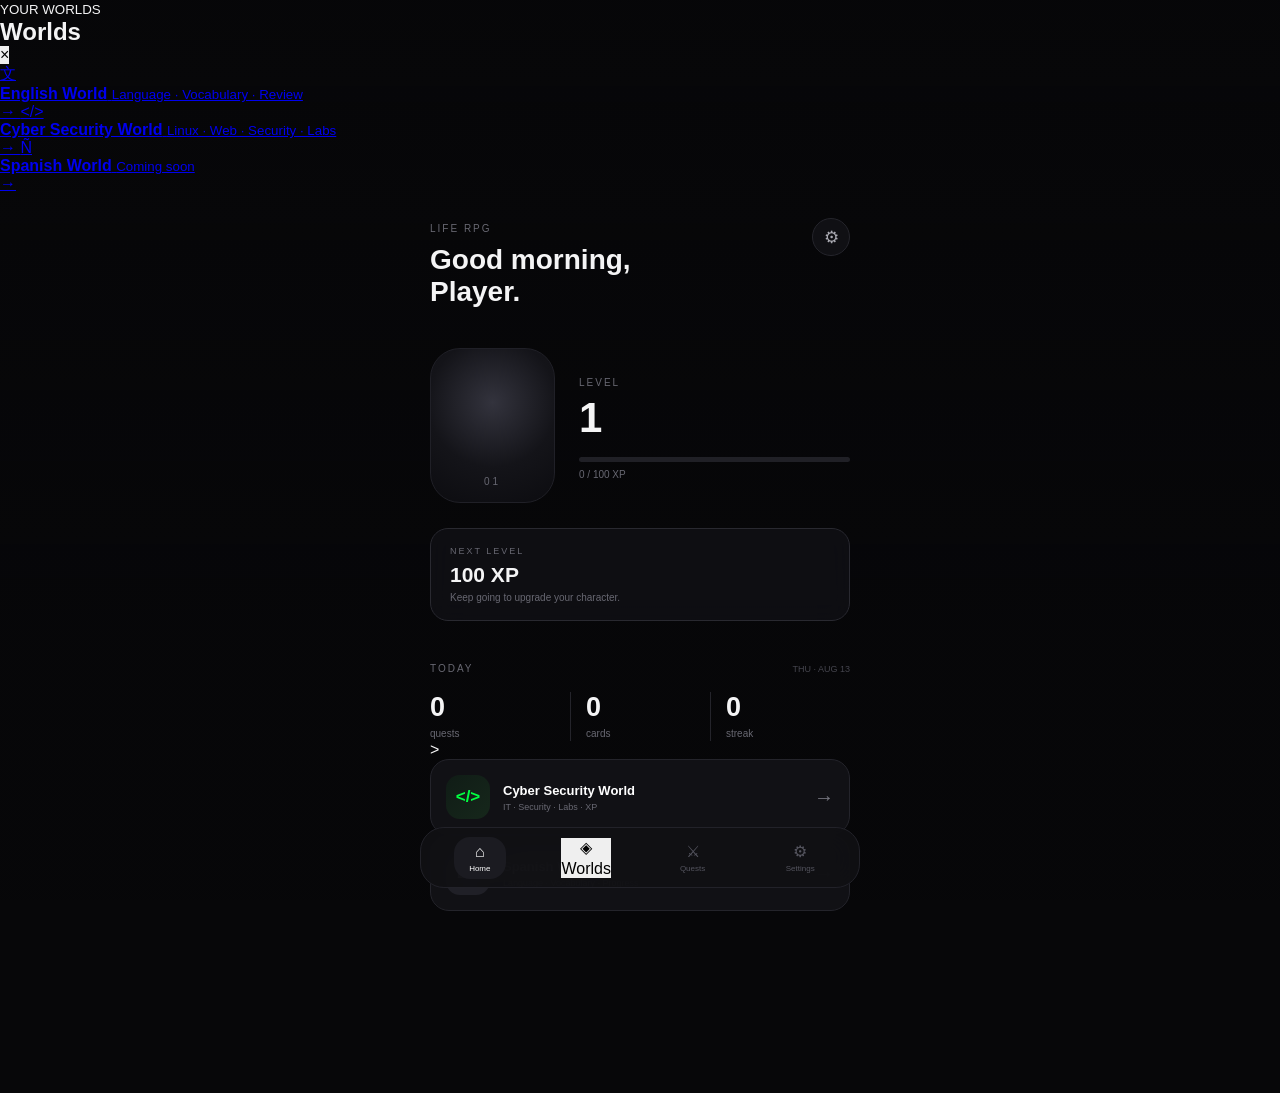
==== commit c12d9020: "Add worlds sheet and update navigation Added a new worlds sheet section with links to different worl" ====
--- a/index.html
+++ b/index.html
@@ -15,7 +15,55 @@
 <link rel="stylesheet" href="style.css">
 
 </head>
-
+<div id="worldsSheet" class="worlds-sheet">
+
+    <div class="worlds-sheet-header">
+        <div>
+            <small>YOUR WORLDS</small>
+            <h2>Worlds</h2>
+        </div>
+
+        <button id="closeWorlds">×</button>
+    </div>
+
+
+    <a href="english/english.html" class="world-sheet-card">
+        <span>文</span>
+
+        <div>
+            <strong>English World</strong>
+            <small>Language · Vocabulary · Review</small>
+        </div>
+
+        <b>→</b>
+    </a>
+
+
+    <a href="cyber/cyber.html" class="world-sheet-card">
+        <span>&lt;/&gt;</span>
+
+        <div>
+            <strong>Cyber Security World</strong>
+            <small>Linux · Web · Security · Labs</small>
+        </div>
+
+        <b>→</b>
+    </a>
+
+
+    <a href="spanish/spanish.html" class="world-sheet-card">
+        <span>Ñ</span>
+
+        <div>
+            <strong>Spanish World</strong>
+            <small>Coming soon</small>
+        </div>
+
+        <b>→</b>
+    </a>
+
+            </div>
+    
 <body>
 
 <div id="photoBg"></div>
@@ -55,22 +103,11 @@
 
 <!-- ================= PHOTO ================= -->
 
-<section class="photo-controls">
-
-<input
-    id="photoInput"
-    type="file"
-    accept="image/*"
-    multiple
->
-
-<div id="photoTabs"></div>
-
-</section>
-
-
-
-<main>
+
+
+
+
+
 
 
 <!-- ================= CHARACTER ================= -->
@@ -197,81 +234,13 @@
 
 <!-- ================= CONTINUE ================= -->
 
-<section class="continue">
-
-<small>
-CONTINUE
-</small>
-
-
-<a href="flashcards/flashcards.html">
-
-<div class="learn-icon">
-✦
-</div>
-
-
-<div>
-
-<strong>
-Flashcards
-</strong>
-
-<span>
-Train your knowledge
-</span>
-
-</div>
-
-
-<b>
-→
-</b>
-
-</a>
-
-</section>
 
 
 
 <!-- ================= WORLDS ================= -->
 
     <!-- ================= WORLDS ================= -->
-
-<section class="worlds">
-
-    <small class="worlds-title">
-        WORLDS
-    </small>
-
-    <div class="world-grid">
-
-        <!-- ENGLISH -->
-
-        <a
-            href="english/english.html"
-            class="world-card english-world"
-        >
-
-            <span class="world-icon">
-                文
-            </span>
-
-            <div>
-                <strong>
-                    English World
-                </strong>
-
-                <small>
-                    Language · Flashcards · Progress
-                </small>
-            </div>
-
-            <b>
-                →
-            </b>
-
-        </a>
+>
 
 
         <!-- CYBER SECURITY -->
@@ -334,77 +303,27 @@
 </section>
 
 <!-- ================= BOTTOM NAV ================= -->
-
 <nav>
 
-
-<a
-    class="active"
-    href="index.html"
->
-
-<span>
-⌂
-</span>
-
-Home
-
-</a>
-
-
-
-<a
-    href="english/english.html"
->
-
-<span>
-文
-</span>
-
-English
-
-</a>
-
-
-
-<a
-    href="cyber/cyber.html"
->
-
-<span>
-&lt;/&gt;
-</span>
-
-Cyber
-
-</a>
-
-
-
-<a
-    href="flashcards/chat/chat.html"
->
-
-<span>
-◉
-</span>
-
-NCR
-
-</a>
-
-
-
-<a href="#">
-
-<span>
-⚔
-</span>
-
-Quests
-
-</a>
-
+    <a class="active" href="index.html">
+        <span>⌂</span>
+        Home
+    </a>
+
+    <button id="worldsButton" class="nav-worlds">
+        <span>◈</span>
+        Worlds
+    </button>
+
+    <a href="quests.html">
+        <span>⚔</span>
+        Quests
+    </a>
+
+    <a href="settings.html">
+        <span>⚙</span>
+        Settings
+    </a>
 
 </nav>
 
@@ -644,22 +563,20 @@
 
 Background
 
-<div class="setting-arrow">
-›
-</div>
-
-</button>
-
-
-
-<button
-    class="setting-control"
-    id="accountButton"
->
-
-<span class="setting-symbol">
-◉
-</span>
+<div class="background-control">
+
+    <small>BACKGROUND</small>
+
+    <input
+        id="photoInput"
+        type="file"
+        accept="image/*"
+        multiple
+    >
+
+    <div id="photoTabs"></div>
+
+</div>
 
 Player Account
 
